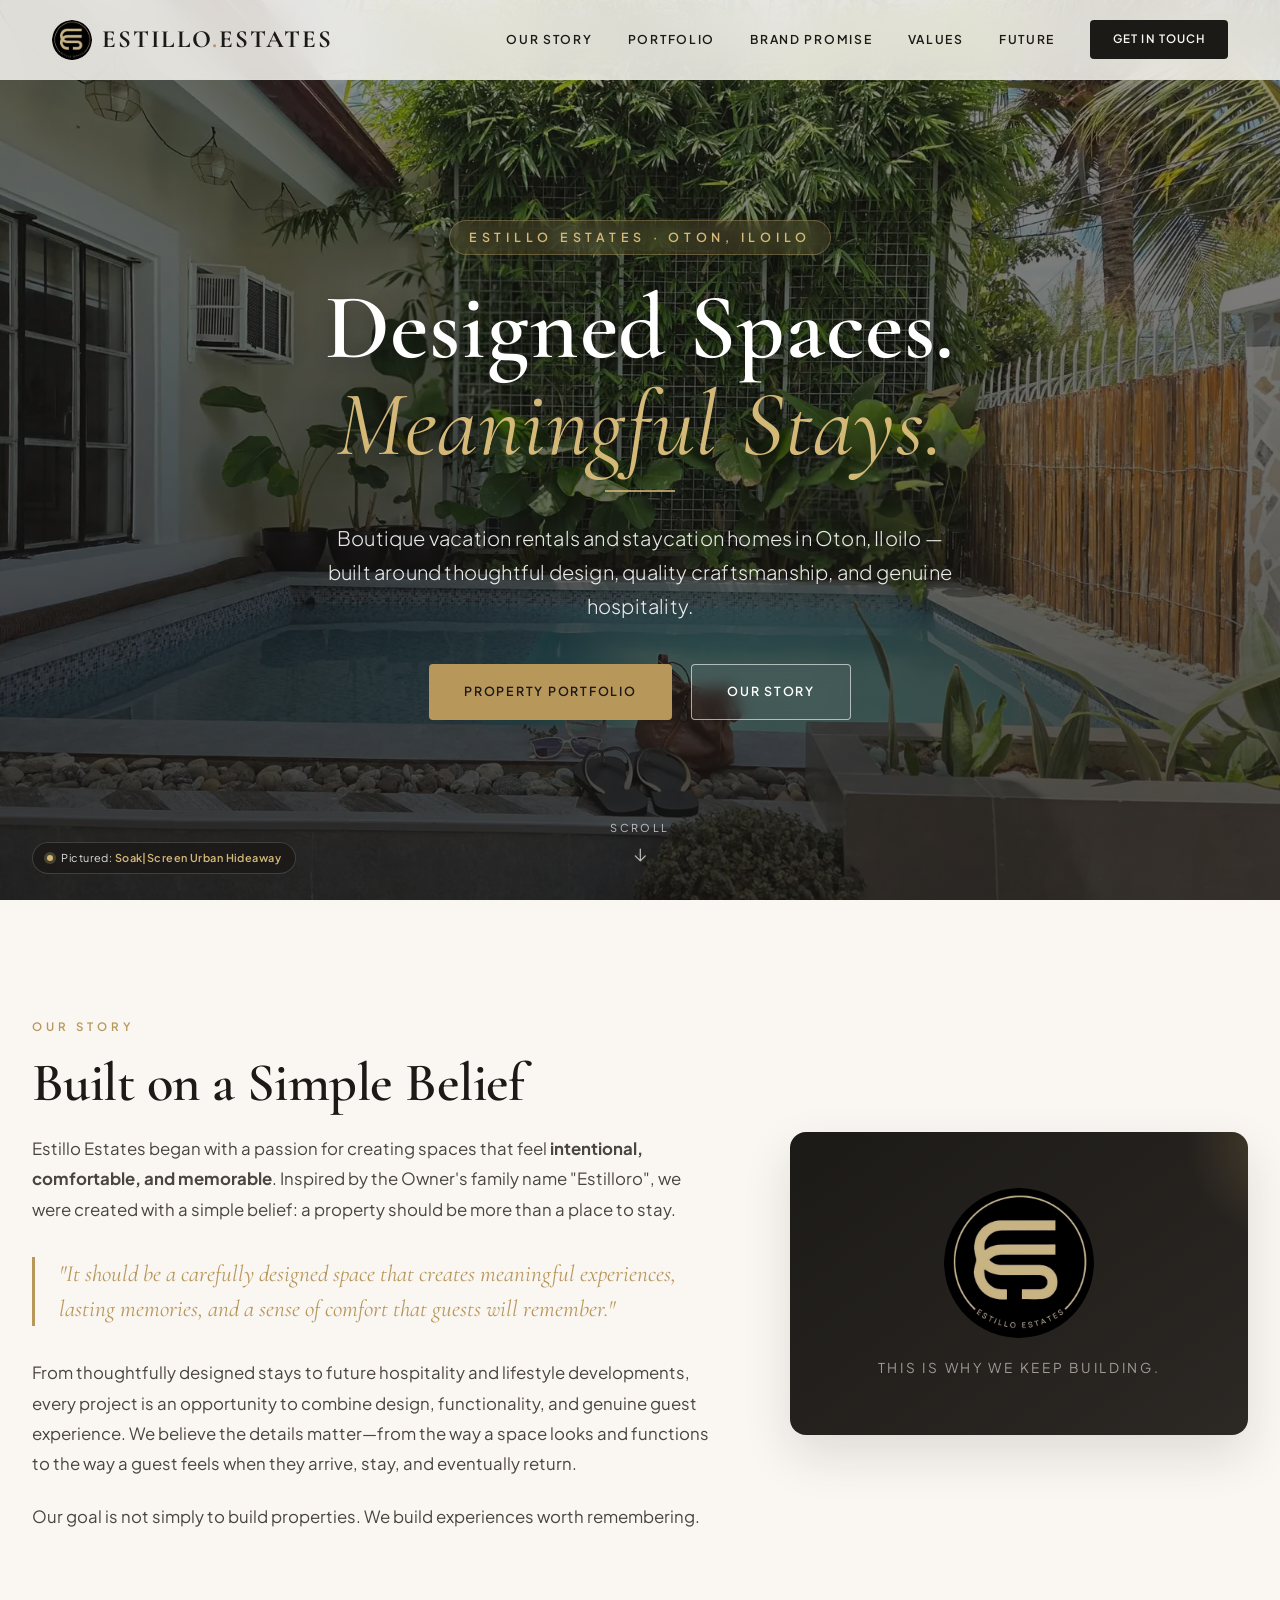
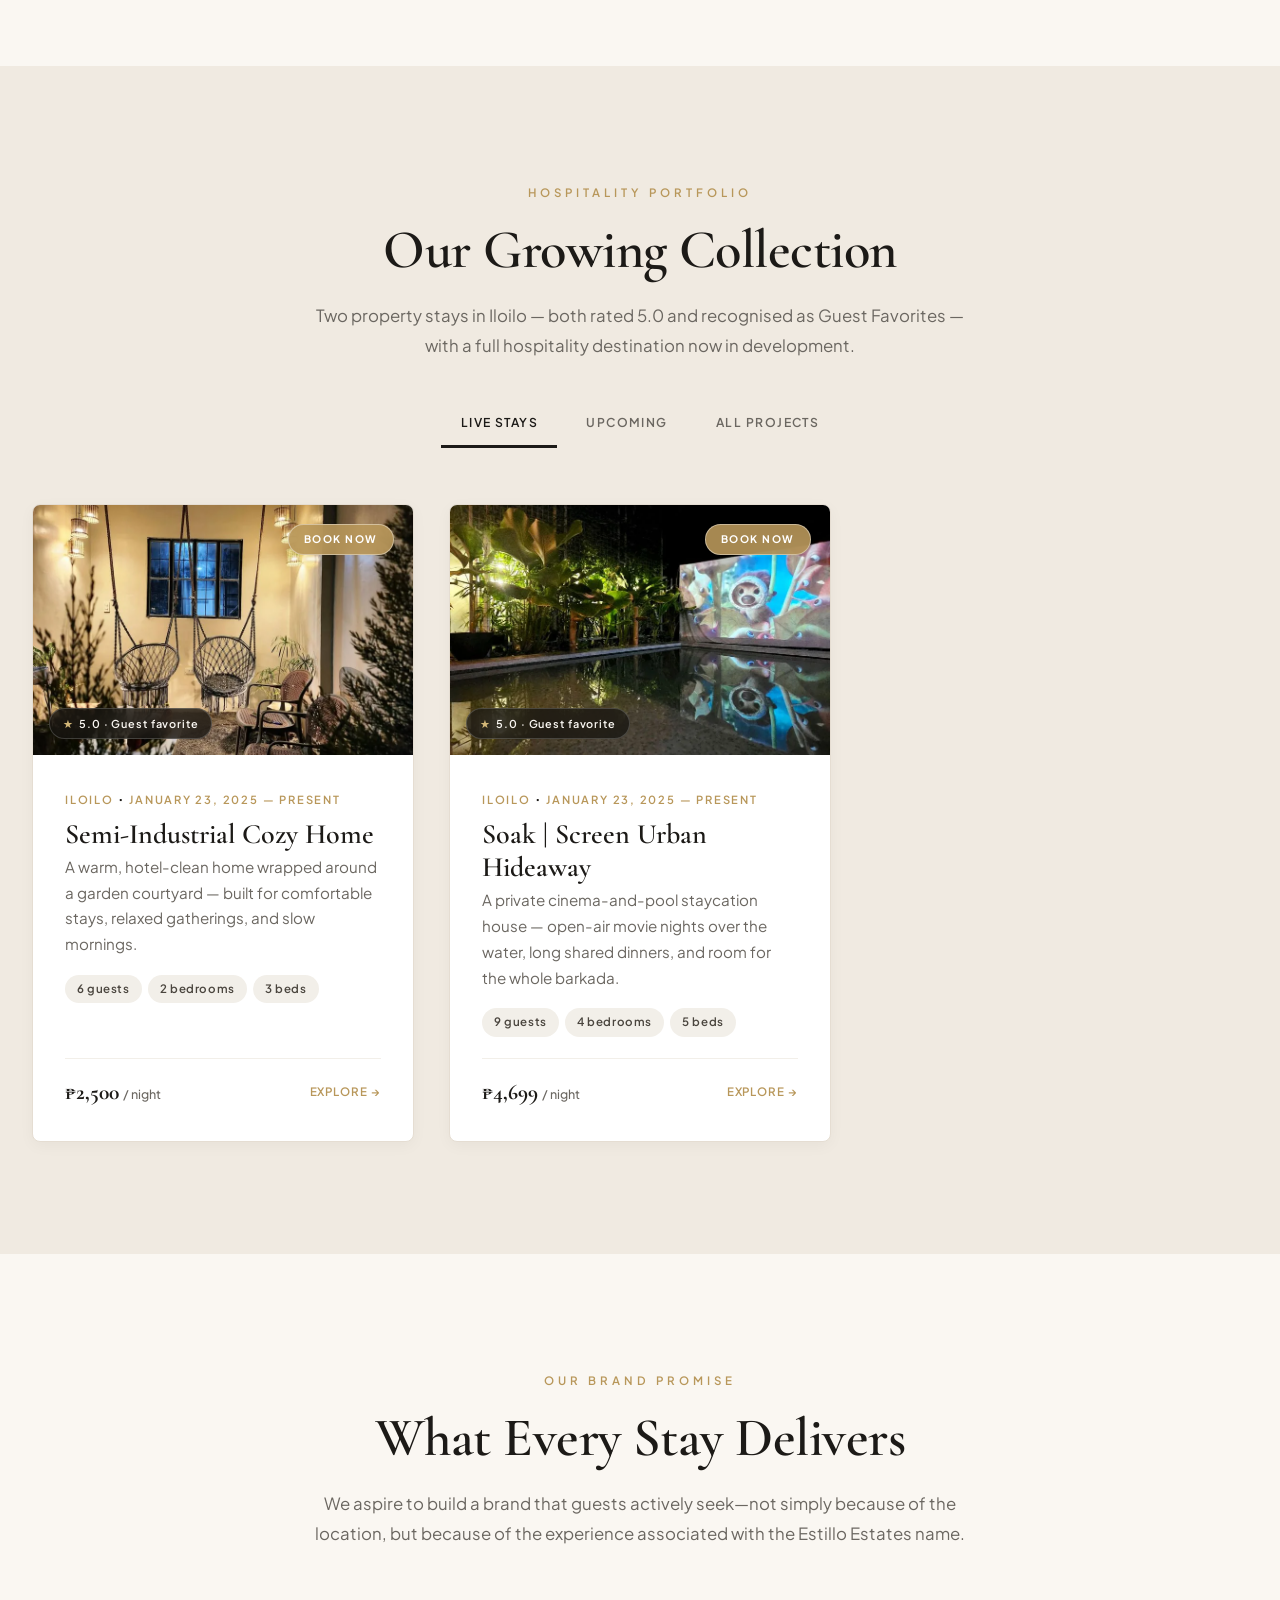
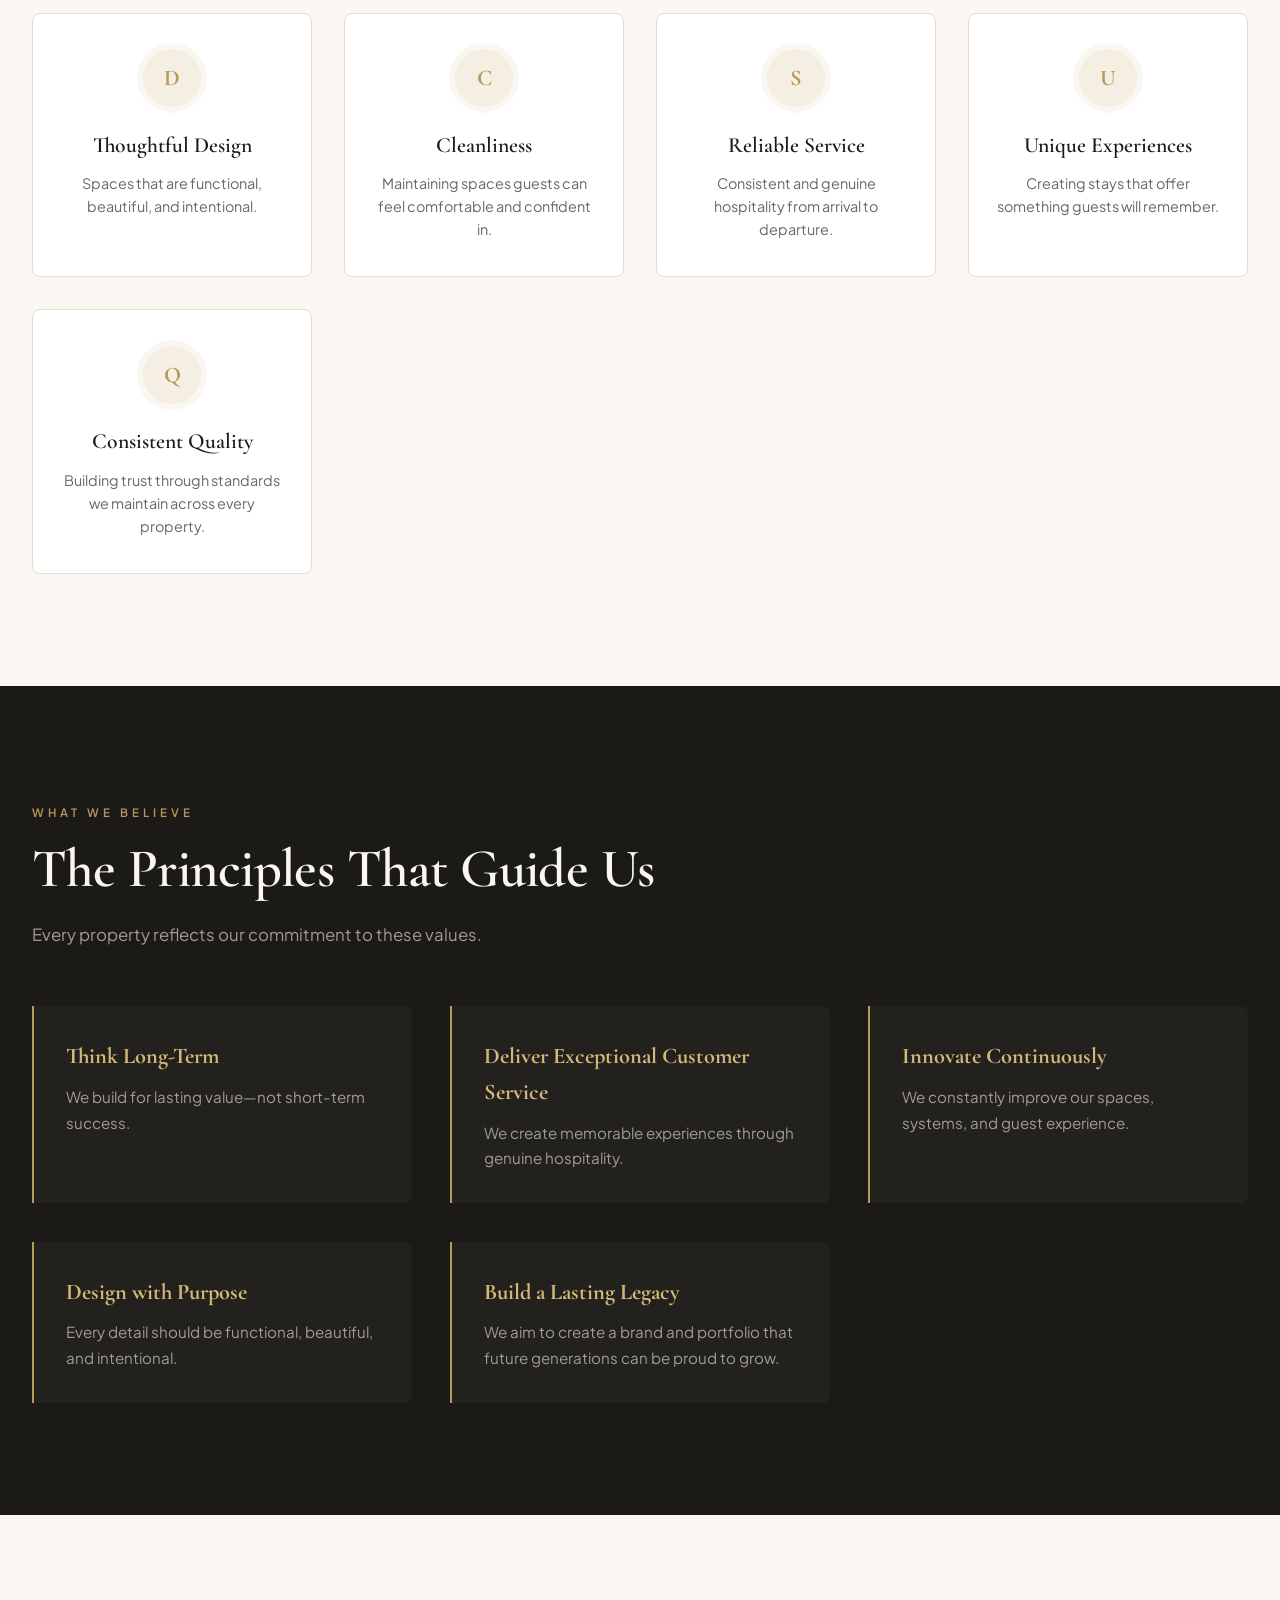
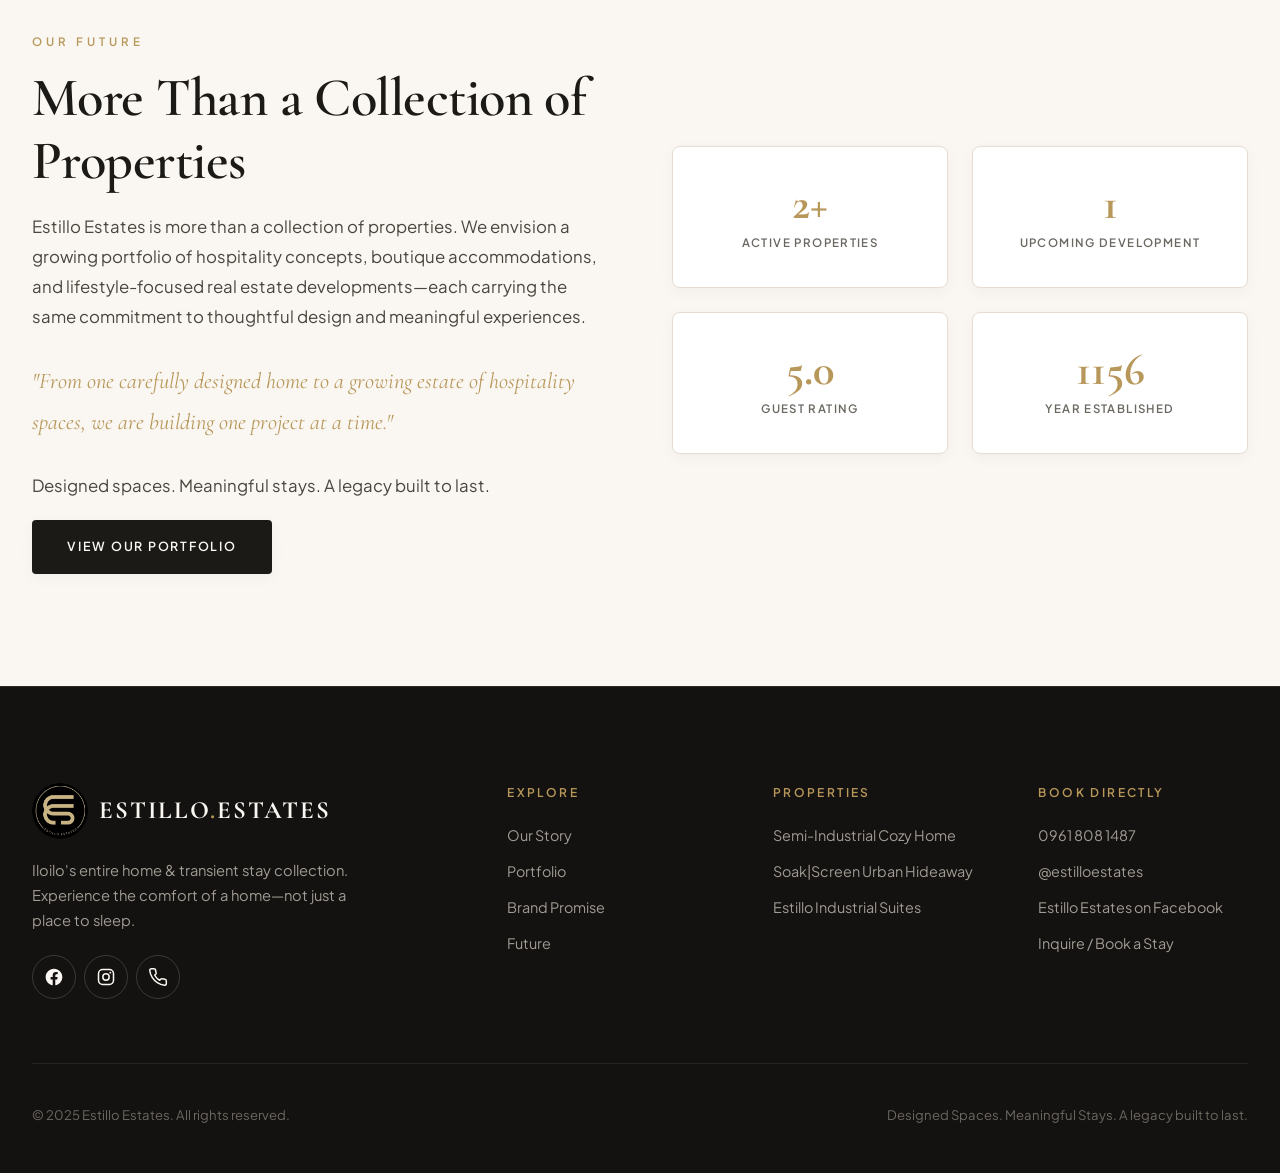
==== index.html @ 8862a1e5 "Update index.html" ====
<!DOCTYPE html>
<html lang="en">
<head>
    <meta charset="UTF-8">
    <meta name="viewport" content="width=device-width, initial-scale=1.0, viewport-fit=cover">
    <title>Estillo Estates — Vacation Rentals in Oton, Iloilo</title>
    <meta name="description" content="Estillo Estates offers boutique vacation rental homes in Oton, Iloilo with private pools, garden courtyards, and cinema nights. Book directly, no fees.">
    <meta name="robots" content="index, follow">
    <meta name="theme-color" content="#faf7f2">
    <meta name="format-detection" content="telephone=no">
    <meta name="mobile-web-app-capable" content="yes">
    <meta name="apple-mobile-web-app-status-bar-style" content="default">

    <!-- SITE_URL: update every absolute URL below (canonical, OG, Twitter, JSON-LD,
         robots.txt, sitemap.xml) once the Netlify site name or custom domain is final. -->
    <link rel="canonical" href="https://estilloestates.netlify.app/">

    <!-- Brand icons -->
    <link rel="icon" href="assets/logo-192.png" type="image/png" sizes="192x192">
    <link rel="icon" href="assets/favicon.svg" type="image/svg+xml">
    <link rel="apple-touch-icon" href="assets/logo-192.png">

    <!-- OpenGraph SEO Tags -->
    <meta property="og:title" content="Estillo Estates — Vacation Rentals in Oton, Iloilo">
    <meta property="og:description" content="Experience the comfort of a home—not just a place to sleep. Two 5.0-rated stays in Oton, Iloilo. Book directly with us.">
    <meta property="og:type" content="website">
    <meta property="og:url" content="https://estilloestates.netlify.app/">
    <meta property="og:site_name" content="Estillo Estates">
    <meta property="og:locale" content="en_PH">
    <meta property="og:image" content="https://estilloestates.netlify.app/assets/logo.png">
    <meta property="og:image:width" content="400">
    <meta property="og:image:height" content="400">

    <!-- Twitter Card -->
    <meta name="twitter:card" content="summary">
    <meta name="twitter:title" content="Estillo Estates — Vacation Rentals in Oton, Iloilo">
    <meta name="twitter:description" content="Experience the comfort of a home—not just a place to sleep. Two 5.0-rated stays in Oton, Iloilo. Book directly with us.">
    <meta name="twitter:image" content="https://estilloestates.netlify.app/assets/logo.png">

    <!-- Structured data: tells Google this is a real hospitality brand with two
         bookable, guest-rated properties — not just a page of text. No ratingCount
         or address is included below because none is publicly verifiable yet;
         fabricating either would violate Google's structured-data guidelines. -->
    <script type="application/ld+json">
    {
        "@context": "https://schema.org",
        "@graph": [
            {
                "@type": "Organization",
                "@id": "https://estilloestates.netlify.app/#organization",
                "name": "Estillo Estates",
                "url": "https://estilloestates.netlify.app/",
                "logo": "https://estilloestates.netlify.app/assets/logo.png",
                "image": "https://estilloestates.netlify.app/assets/logo.png",
                "description": "Estillo Estates is a growing hospitality and property development brand in Iloilo, Philippines, offering an entire home and transient stay collection built around thoughtful design and genuine hospitality.",
                "telephone": "+63-961-808-1487",
                "areaServed": {
                    "@type": "City",
                    "name": "Oton, Iloilo"
                },
                "sameAs": [
                    "https://www.facebook.com/profile.php?id=61573081126916",
                    "https://www.instagram.com/estilloestates"
                ]
            },
            {
                "@type": "LodgingBusiness",
                "@id": "https://estilloestates.netlify.app/#lumina",
                "name": "Semi-Industrial Cozy Home",
                "brand": { "@id": "https://estilloestates.netlify.app/#organization" },
                "description": "A hotel-clean, thoughtfully designed entire home in Oton, Iloilo wrapped around a garden courtyard, built for comfortable stays and relaxed gatherings.",
                "image": "https://estilloestates.netlify.app/assets/properties/lumina-garden-lg.webp",
                "url": "https://www.airbnb.com/rooms/1591042140564793687",
                "telephone": "+63-961-808-1487",
                "priceRange": "₱2,500 per night",
                "address": {
                    "@type": "PostalAddress",
                    "addressLocality": "Oton",
                    "addressRegion": "Iloilo",
                    "addressCountry": "PH"
                },
                "amenityFeature": [
                    { "@type": "LocationFeatureSpecification", "name": "Fast WiFi + Netflix" },
                    { "@type": "LocationFeatureSpecification", "name": "Full kitchen" },
                    { "@type": "LocationFeatureSpecification", "name": "Garden swing + outdoor dining" },
                    { "@type": "LocationFeatureSpecification", "name": "Free parking" }
                ]
            },
            {
                "@type": "LodgingBusiness",
                "@id": "https://estilloestates.netlify.app/#savannah",
                "name": "Soak|Screen Urban Hideaway",
                "brand": { "@id": "https://estilloestates.netlify.app/#organization" },
                "description": "A private cinema-and-pool staycation house in Oton, Iloilo with open-air movie nights over the water and room for the whole barkada.",
                "image": "https://estilloestates.netlify.app/assets/properties/savannah-cinema-lg.webp",
                "url": "https://www.airbnb.com/rooms/1330278337522141292",
                "telephone": "+63-961-808-1487",
                "priceRange": "₱4,699 per night",
                "address": {
                    "@type": "PostalAddress",
                    "addressLocality": "Oton",
                    "addressRegion": "Iloilo",
                    "addressCountry": "PH"
                },
                "amenityFeature": [
                    { "@type": "LocationFeatureSpecification", "name": "Private swimming pool" },
                    { "@type": "LocationFeatureSpecification", "name": "Outdoor BBQ + dining area" },
                    { "@type": "LocationFeatureSpecification", "name": "Screen / movie area" },
                    { "@type": "LocationFeatureSpecification", "name": "AC in all bedrooms + living room" }
                ]
            }
        ]
    }
    </script>

    <!-- Hero is the LCP element; preload the crop this viewport will actually use -->
    <link rel="preload" as="image" href="assets/hero-mobile.webp" media="(max-width: 768px)" fetchpriority="high">
    <link rel="preload" as="image" href="assets/hero.webp" media="(min-width: 769px)" fetchpriority="high">

    <!-- Fonts -->
    <link rel="preconnect" href="https://fonts.googleapis.com">
    <link rel="preconnect" href="https://fonts.gstatic.com" crossorigin>

    <!-- Gives the property map embed a head start on its connection setup;
         only helps if "Show map" is clicked within ~10s of load (browsers
         close idle preconnects after that), but costs nothing otherwise -->
    <link rel="preconnect" href="https://www.google.com">
    <link href="https://fonts.googleapis.com/css2?family=Cormorant+Garamond:ital,wght@0,400;0,500;0,600;0,700;1,400;1,500&family=Plus+Jakarta+Sans:wght@300;400;500;600;700&display=swap" rel="stylesheet">

    <!-- Master CSS Design System Bundle. Bump ?v= here and in styles.css
         after editing CSS so browsers don't serve a stale copy. -->
    <link rel="stylesheet" href="css/styles.css?v=18">
</head>
<body>

    <a href="#hero" class="skip-link">Skip to content</a>

    <!-- Header Navigation Bar -->
    <header class="site-header" id="siteHeader">
        <div class="header-inner">
            <a href="#" class="logo" id="logoLink" aria-label="Estillo Estates home">
                <img class="logo-mark" src="assets/logo.png" alt="" data-logo="pair" width="44" height="44" decoding="async">
                <span class="logo-text" data-logo-fallback>ESTILLO<span>.</span>ESTATES</span>
            </a>
            <nav class="main-nav" id="mainNav" aria-label="Primary">
                <a href="#story">Our Story</a>
                <a href="#portfolio">Portfolio</a>
                <a href="#brand">Brand Promise</a>
                <a href="#values">Values</a>
                <a href="#future">Future</a>
                <a href="#contact" class="nav-cta open-booking-modal">Get In Touch</a>
            </nav>
            <button class="hamburger" id="hamburger" type="button" aria-label="Open navigation menu" aria-expanded="false" aria-controls="mobileMenu">
                <span class="hamburger-bars" aria-hidden="true">
                    <span></span>
                    <span></span>
                    <span></span>
                </span>
            </button>
        </div>
    </header>

    <!-- Mobile Drawer Menu -->
    <div class="mobile-menu" id="mobileMenu" aria-hidden="true">
        <nav class="mobile-menu-nav" aria-label="Mobile">
            <a href="#story"><span>Our Story</span><span class="mobile-menu-arrow" aria-hidden="true">→</span></a>
            <a href="#portfolio"><span>Portfolio</span><span class="mobile-menu-arrow" aria-hidden="true">→</span></a>
            <a href="#brand"><span>Brand Promise</span><span class="mobile-menu-arrow" aria-hidden="true">→</span></a>
            <a href="#values"><span>Values</span><span class="mobile-menu-arrow" aria-hidden="true">→</span></a>
            <a href="#future"><span>Future</span><span class="mobile-menu-arrow" aria-hidden="true">→</span></a>
        </nav>
        <div class="mobile-menu-footer">
            <a href="#contact" class="btn btn-primary btn-block open-booking-modal">Get In Touch</a>
            <a href="tel:+639618081487" class="mobile-menu-call">
                <span aria-hidden="true">📞</span> Book directly — 0961 808 1487
            </a>
            <div class="social-links">
                <a href="https://www.facebook.com/profile.php?id=61573081126916"
                   target="_blank" rel="noopener noreferrer" aria-label="Estillo Estates on Facebook">
                    <svg viewBox="0 0 24 24" fill="currentColor" aria-hidden="true">
                        <path d="M22 12.06C22 6.5 17.52 2 12 2S2 6.5 2 12.06c0 5.02 3.66 9.18 8.44 9.94v-7.03H7.9v-2.91h2.54V9.85c0-2.52 1.5-3.91 3.77-3.91 1.09 0 2.24.2 2.24.2v2.46h-1.26c-1.24 0-1.63.78-1.63 1.57v1.89h2.78l-.45 2.91h-2.33V22c4.78-.76 8.44-4.92 8.44-9.94z"/>
                    </svg>
                </a>
                <a href="https://www.instagram.com/estilloestates"
                   target="_blank" rel="noopener noreferrer" aria-label="Estillo Estates on Instagram">
                    <svg viewBox="0 0 24 24" fill="none" stroke="currentColor" stroke-width="1.8" aria-hidden="true">
                        <rect x="3" y="3" width="18" height="18" rx="5"/>
                        <circle cx="12" cy="12" r="3.8"/>
                        <circle cx="17.2" cy="6.8" r="1.1" fill="currentColor" stroke="none"/>
                    </svg>
                </a>
            </div>
        </div>
    </div>

    <!-- Hero Section -->
    <section class="hero" id="hero">
        <div class="hero-content">
            <span class="hero-eyebrow">Estillo Estates<span class="hero-eyebrow-location"> · Oton, Iloilo</span></span>
            <h1 class="hero-title">
                Designed Spaces.<br>
                <span class="accent">Meaningful Stays.</span>
            </h1>
            <div class="hero-divider"></div>
            <p class="hero-subtitle">
                Boutique vacation rentals and staycation homes in Oton, Iloilo —
                built around thoughtful design, quality craftsmanship, and genuine hospitality.
            </p>
            <div class="hero-actions">
                <a href="#portfolio" class="btn btn-primary">Property Portfolio</a>
                <a href="#story" class="btn btn-secondary">Our Story</a>
            </div>
        </div>
        <a class="hero-credit" href="#portfolio">
            <span class="hero-credit-dot" aria-hidden="true"></span>
            <span class="hero-credit-text">Pictured: <strong>Soak|Screen Urban Hideaway</strong></span>
        </a>
        <div class="hero-scroll-indicator" aria-hidden="true">
            <span>Scroll</span>
            <svg viewBox="0 0 24 24" fill="none" stroke="currentColor" stroke-width="1.5" stroke-linecap="round" stroke-linejoin="round">
                <path d="M12 5v14M6 13l6 6 6-6"/>
            </svg>
        </div>
    </section>


    
    <!-- Our Story Section -->
    <section class="section story-section" id="story">
        <div class="section-inner">
            <div class="story-grid">
                <div class="story-text reveal">
                    <span class="section-label">Our Story</span>
                    <h2 class="section-title">Built on a Simple Belief</h2>
                    <p>
                        Estillo Estates began with a passion for creating spaces that feel
                        <strong>intentional, comfortable, and memorable</strong>. Inspired by the
                        Owner's family name "Estilloro", we were created with a simple belief:
                        a property should be more than a place to stay.
                    </p>
                    <p class="highlight">
                        "It should be a carefully designed space that creates meaningful
                        experiences, lasting memories, and a sense of comfort that guests
                        will remember."
                    </p>
                    <p>
                        From thoughtfully designed stays to future hospitality and lifestyle
                        developments, every project is an opportunity to combine design,
                        functionality, and genuine guest experience. We believe the details
                        matter—from the way a space looks and functions to the way a guest
                        feels when they arrive, stay, and eventually return.
                    </p>
                    <p>
                        Our goal is not simply to build properties. We build experiences
                        worth remembering.
                    </p>
                </div>
                <div class="story-visual reveal reveal-delay-1">
                    <div class="story-visual-inner">
                        <div class="monogram">
                            <img class="monogram-mark" src="assets/logo.png" alt="Estillo Estates emblem"
                                 data-logo="replace" width="150" height="150" decoding="async">
                            <span class="monogram-text" data-logo-fallback>EE</span>
                        </div>
                        <div class="tagline">This is why we keep building.</div>
                    </div>
                </div>
            </div>
        </div>
    </section>

    <!-- Portfolio Section -->
    <section class="section portfolio-section" id="portfolio">
        <div class="section-inner">
            <div class="section-head reveal">
                <span class="section-label">Hospitality Portfolio</span>
                <h2 class="section-title">Our Growing Collection</h2>
                <p class="section-description">
                    Two property stays in Iloilo — both rated 5.0 and recognised as Guest
                    Favorites — with a full hospitality destination now in development.
                </p>
            </div>

            <!-- Category Filter Tabs -->
            <div class="portfolio-filters reveal reveal-delay-1" role="group" aria-label="Filter properties">
                <button class="filter-btn active" type="button" data-filter="live" aria-pressed="true">Live Stays</button>
                <button class="filter-btn" type="button" data-filter="upcoming" aria-pressed="false">Upcoming</button>
                <button class="filter-btn" type="button" data-filter="all" aria-pressed="false">All Projects</button>
            </div>

            <div class="portfolio-grid">
                <!-- Property Card 1 — Semi-Industrial Cozy Home -->
                <article class="property-card reveal reveal-delay-1" data-category="live" data-property-id="lumina"
                     role="button" tabindex="0" aria-label="View details for Semi-Industrial Cozy Home">
                    <div class="property-card-image">
                        <span class="property-badge live">Book Now</span>
                        <img src="assets/properties/lumina-garden.webp"
                             srcset="assets/properties/lumina-garden.webp 800w, assets/properties/lumina-garden-lg.webp 1400w"
                             sizes="(max-width: 768px) 100vw, 380px"
                             alt="Semi-Industrial Cozy Home garden lounge with hanging swing chairs lit at night"
                             loading="lazy" decoding="async" width="800" height="533">
                        <span class="property-rating"><span aria-hidden="true">★</span> 5.0 · Guest favorite</span>
                    </div>
                    <div class="property-card-body">
                        <span class="years">Iloilo <strong>·</strong> January 23, 2025 — Present</span>
                        <h3>Semi-Industrial Cozy Home</h3>
                        <p>
                            A warm, hotel-clean home wrapped around a garden courtyard — built for
                            comfortable stays, relaxed gatherings, and slow mornings.
                        </p>
                        <ul class="property-specs">
                            <li>6 guests</li>
                            <li>2 bedrooms</li>
                            <li>3 beds</li>
                        </ul>
                        <div class="property-card-footer">
                            <span class="property-price"><strong>₱2,500</strong> / night</span>
                            <span class="property-more">Explore <span aria-hidden="true">→</span></span>
                        </div>
                    </div>
                </article>

                <!-- Property Card 2 — Soak | Screen Urban Hideaway -->
                <article class="property-card reveal reveal-delay-2" data-category="live" data-property-id="savannah"
                     role="button" tabindex="0" aria-label="View details for Soak|Screen Urban Hideaway">
                    <div class="property-card-image">
                        <span class="property-badge live">Book Now</span>
                        <img src="assets/properties/savannah-cinema.webp"
                             srcset="assets/properties/savannah-cinema.webp 800w, assets/properties/savannah-cinema-lg.webp 1400w"
                             sizes="(max-width: 768px) 100vw, 380px"
                             alt="Soak|Screen Urban Hideaway outdoor cinema screen reflected in the pool at night"
                             loading="lazy" decoding="async" width="800" height="533">
                        <span class="property-rating"><span aria-hidden="true">★</span> 5.0 · Guest favorite</span>
                    </div>
                    <div class="property-card-body">
                        <span class="years">Iloilo <strong>·</strong> January 23, 2025 — Present</span>
                        <h3>Soak | Screen Urban Hideaway</h3>
                        <p>
                            A private cinema-and-pool staycation house — open-air movie nights over
                            the water, long shared dinners, and room for the whole barkada.
                        </p>
                        <ul class="property-specs">
                            <li>9 guests</li>
                            <li>4 bedrooms</li>
                            <li>5 beds</li>
                        </ul>
                        <div class="property-card-footer">
                            <span class="property-price"><strong>₱4,699</strong> / night</span>
                            <span class="property-more">Explore <span aria-hidden="true">→</span></span>
                        </div>
                    </div>
                </article>

                <!-- Property Card 3 — Estillo Industrial Suites -->
                <article class="property-card reveal reveal-delay-3" data-category="upcoming" data-property-id="industrial-suites"
                     role="button" tabindex="0" aria-label="View details for Estillo Industrial Suites">
                    <div class="property-card-image">
                        <span class="property-badge upcoming">Target — 2028</span>
                        <img src="assets/properties/eis-concept.webp"
                             srcset="assets/properties/eis-concept.webp 800w, assets/properties/eis-concept-lg.webp 1400w"
                             sizes="(max-width: 768px) 100vw, 380px"
                             alt="Estillo Industrial Suites — in development, target launch 2028"
                             loading="lazy" decoding="async" width="800" height="533">
                        <span class="property-rating property-rating-note">Illustrative graphic — design not yet finalized</span>
                    </div>
                    <div class="property-card-body">
                        <span class="years">In Development · Target 2028</span>
                        <h3>Estillo Industrial Suites</h3>
                        <p class="property-subtitle">EIS — Hospitality Destination</p>
                        <p>
                            A new hospitality concept envisioned to bring together designed accommodations,
                            café culture, and lifestyle spaces under one destination.
                        </p>
                        <ul class="property-specs">
                            <li>Boutique suites</li>
                            <li>Café</li>
                            <li>Lifestyle spaces</li>
                        </ul>
                        <div class="property-card-footer">
                            <span class="property-price property-price-tba">Concept in development</span>
                            <span class="property-more">Explore <span aria-hidden="true">→</span></span>
                        </div>
                    </div>
                </article>
            </div>
        </div>
    </section>

    <!-- Brand Promise Section -->
    <section class="section brand-section" id="brand">
        <div class="section-inner">
            <div class="section-head reveal">
                <span class="section-label">Our Brand Promise</span>
                <h2 class="section-title">What Every Stay Delivers</h2>
                <p class="section-description">
                    We aspire to build a brand that guests actively seek—not simply because of
                    the location, but because of the experience associated with the Estillo Estates name.
                </p>
            </div>
            <div class="brand-grid">
                <div class="brand-item reveal reveal-delay-1">
                    <div class="brand-icon">D</div>
                    <h4>Thoughtful Design</h4>
                    <p>Spaces that are functional, beautiful, and intentional.</p>
                </div>
                <div class="brand-item reveal reveal-delay-2">
                    <div class="brand-icon">C</div>
                    <h4>Cleanliness</h4>
                    <p>Maintaining spaces guests can feel comfortable and confident in.</p>
                </div>
                <div class="brand-item reveal reveal-delay-3">
                    <div class="brand-icon">S</div>
                    <h4>Reliable Service</h4>
                    <p>Consistent and genuine hospitality from arrival to departure.</p>
                </div>
                <div class="brand-item reveal reveal-delay-1">
                    <div class="brand-icon">U</div>
                    <h4>Unique Experiences</h4>
                    <p>Creating stays that offer something guests will remember.</p>
                </div>
                <div class="brand-item reveal reveal-delay-2">
                    <div class="brand-icon">Q</div>
                    <h4>Consistent Quality</h4>
                    <p>Building trust through standards we maintain across every property.</p>
                </div>
            </div>
        </div>
    </section>

    <!-- Values Section -->
    <section class="section values-section" id="values">
        <div class="section-inner">
            <div class="reveal">
                <span class="section-label">What We Believe</span>
                <h2 class="section-title">The Principles That Guide Us</h2>
                <p class="section-description">
                    Every property reflects our commitment to these values.
                </p>
            </div>
            <div class="values-list">
                <div class="value-item reveal reveal-delay-1">
                    <h4>Think Long-Term</h4>
                    <p>We build for lasting value—not short-term success.</p>
                </div>
                <div class="value-item reveal reveal-delay-2">
                    <h4>Deliver Exceptional Customer Service</h4>
                    <p>We create memorable experiences through genuine hospitality.</p>
                </div>
                <div class="value-item reveal reveal-delay-3">
                    <h4>Innovate Continuously</h4>
                    <p>We constantly improve our spaces, systems, and guest experience.</p>
                </div>
                <div class="value-item reveal reveal-delay-1">
                    <h4>Design with Purpose</h4>
                    <p>Every detail should be functional, beautiful, and intentional.</p>
                </div>
                <div class="value-item reveal reveal-delay-2">
                    <h4>Build a Lasting Legacy</h4>
                    <p>We aim to create a brand and portfolio that future generations can be proud to grow.</p>
                </div>
            </div>
        </div>
    </section>

    <!-- Future Section -->
    <section class="section future-section" id="future">
        <div class="section-inner">
            <div class="future-content">
                <div class="future-text reveal">
                    <span class="section-label">Our Future</span>
                    <h2 class="section-title">More Than a Collection of Properties</h2>
                    <p>
                        Estillo Estates is more than a collection of properties. We envision a growing
                        portfolio of hospitality concepts, boutique accommodations, and lifestyle-focused
                        real estate developments—each carrying the same commitment to thoughtful design
                        and meaningful experiences.
                    </p>
                    <p class="emphasis">
                        "From one carefully designed home to a growing estate of hospitality spaces,
                        we are building one project at a time."
                    </p>
                    <p>
                        Designed spaces. Meaningful stays. A legacy built to last.
                    </p>
                    <a href="#portfolio" class="btn btn-primary future-cta">View Our Portfolio</a>
                </div>
                <div class="future-stats reveal reveal-delay-1">
                    <div class="stat-card">
                        <div class="stat-number" data-target="2">2+</div>
                        <div class="stat-label">Active Properties</div>
                    </div>
                    <div class="stat-card">
                        <div class="stat-number" data-target="1">1</div>
                        <div class="stat-label">Upcoming Development</div>
                    </div>
                    <div class="stat-card">
                        <div class="stat-number" data-static>5.0</div>
                        <div class="stat-label">Guest Rating</div>
                    </div>
                    <div class="stat-card">
                        <div class="stat-number" data-target="2025">2025</div>
                        <div class="stat-label">Year Established</div>
                    </div>
                </div>
            </div>
        </div>
    </section>

    <!-- Footer -->
    <footer class="site-footer" id="contact">
        <div class="footer-inner">
            <div class="footer-top">
                <div class="footer-brand">
                    <a href="#" class="logo" aria-label="Estillo Estates home">
                        <img class="logo-mark logo-mark-lg" src="assets/logo.png" alt="" data-logo="pair" width="56" height="56" decoding="async">
                        <span class="logo-text" data-logo-fallback>ESTILLO<span>.</span>ESTATES</span>
                    </a>
                    <p>
                        Iloilo's entire home &amp; transient stay collection. Experience the
                        comfort of a home—not just a place to sleep.
                    </p>
                    <div class="social-links">
                        <a href="https://www.facebook.com/profile.php?id=61573081126916"
                           target="_blank" rel="noopener noreferrer" aria-label="Estillo Estates on Facebook">
                            <svg viewBox="0 0 24 24" fill="currentColor" aria-hidden="true">
                                <path d="M22 12.06C22 6.5 17.52 2 12 2S2 6.5 2 12.06c0 5.02 3.66 9.18 8.44 9.94v-7.03H7.9v-2.91h2.54V9.85c0-2.52 1.5-3.91 3.77-3.91 1.09 0 2.24.2 2.24.2v2.46h-1.26c-1.24 0-1.63.78-1.63 1.57v1.89h2.78l-.45 2.91h-2.33V22c4.78-.76 8.44-4.92 8.44-9.94z"/>
                            </svg>
                        </a>
                        <a href="https://www.instagram.com/estilloestates"
                           target="_blank" rel="noopener noreferrer" aria-label="Estillo Estates on Instagram">
                            <svg viewBox="0 0 24 24" fill="none" stroke="currentColor" stroke-width="1.8" aria-hidden="true">
                                <rect x="3" y="3" width="18" height="18" rx="5"/>
                                <circle cx="12" cy="12" r="3.8"/>
                                <circle cx="17.2" cy="6.8" r="1.1" fill="currentColor" stroke="none"/>
                            </svg>
                        </a>
                        <a href="tel:+639618081487" aria-label="Call or message Estillo Estates">
                            <svg viewBox="0 0 24 24" fill="none" stroke="currentColor" stroke-width="1.8"
                                 stroke-linecap="round" stroke-linejoin="round" aria-hidden="true">
                                <path d="M22 16.9v3a2 2 0 0 1-2.2 2 19.8 19.8 0 0 1-8.6-3.1 19.5 19.5 0 0 1-6-6A19.8 19.8 0 0 1 2.1 4.2 2 2 0 0 1 4.1 2h3a2 2 0 0 1 2 1.7c.1 1 .3 1.9.6 2.8a2 2 0 0 1-.4 2.1L8 9.9a16 16 0 0 0 6 6l1.3-1.3a2 2 0 0 1 2.1-.4c.9.3 1.8.5 2.8.6a2 2 0 0 1 1.8 2z"/>
                            </svg>
                        </a>
                    </div>
                </div>
                <div class="footer-col">
                    <h5>Explore</h5>
                    <a href="#story">Our Story</a>
                    <a href="#portfolio">Portfolio</a>
                    <a href="#brand">Brand Promise</a>
                    <a href="#future">Future</a>
                </div>
                <div class="footer-col">
                    <h5>Properties</h5>
                    <a href="#portfolio">Semi-Industrial Cozy Home</a>
                    <a href="#portfolio">Soak|Screen Urban Hideaway</a>
                    <a href="#portfolio">Estillo Industrial Suites</a>
                </div>
                <div class="footer-col">
                    <h5>Book Directly</h5>
                    <a href="tel:+639618081487">0961 808 1487</a>
                    <a href="https://www.instagram.com/estilloestates" target="_blank" rel="noopener noreferrer">@estilloestates</a>
                    <a href="https://www.facebook.com/profile.php?id=61573081126916" target="_blank" rel="noopener noreferrer">Estillo Estates on Facebook</a>
                    <a href="#" class="open-booking-modal">Inquire / Book a Stay</a>
                </div>
            </div>
            <div class="footer-bottom">
                <span>© 2025 Estillo Estates. All rights reserved.</span>
                <span class="credit">Designed Spaces. Meaningful Stays. A legacy built to last.</span>
            </div>
        </div>
    </footer>

    <!-- Sticky Mobile Action Bar -->
    <div class="mobile-cta-bar" id="mobileCtaBar">
        <a href="#portfolio" class="mobile-cta-link">Portfolio</a>
        <button type="button" class="btn btn-primary mobile-cta-btn open-booking-modal">Book a Stay</button>
    </div>

    <!-- Property Quick-View Modal Overlay -->
    <div class="modal-overlay" id="propertyModal" aria-hidden="true" role="dialog" aria-modal="true" aria-labelledby="modalPropTitle">
        <div class="modal-card">
            <!-- Stays pinned while modal-body scrolls, so the guest always
                 knows which property they're looking at -->
            <div class="modal-sticky-header">
                <div class="modal-grabber" aria-hidden="true"></div>
                <button class="modal-close" id="modalCloseBtn" type="button" aria-label="Close property details">&times;</button>
                <h2 class="modal-title" id="modalPropTitle">Property Title</h2>
                <p class="modal-tagline" id="modalPropTagline">Property Tagline</p>
            </div>
            <div class="modal-body">

                <!-- Scrolls away with the rest of the content — only the
                     title/tagline above stay pinned, to avoid a crowded
                     sticky header on narrow phones -->
                <div class="modal-meta">
                    <span class="modal-rating" id="modalPropCapacity">Capacity</span>
                    <span class="modal-location" id="modalPropLocation">Location</span>
                </div>

                <!-- Swipeable on touch; arrow buttons cover mouse/trackpad users
                     since there's no swipe gesture and the scrollbar is hidden -->
                <div class="modal-gallery">
                    <div class="gallery-track" id="modalGallery" tabindex="0" role="group" aria-label="Property photos, swipe to browse"></div>
                    <button type="button" class="gallery-nav gallery-nav-prev" id="modalGalleryPrev" aria-label="Previous photo">
                        <svg viewBox="0 0 24 24" fill="none" stroke="currentColor" stroke-width="2" stroke-linecap="round" stroke-linejoin="round" aria-hidden="true"><path d="M15 18l-6-6 6-6"/></svg>
                    </button>
                    <button type="button" class="gallery-nav gallery-nav-next" id="modalGalleryNext" aria-label="Next photo">
                        <svg viewBox="0 0 24 24" fill="none" stroke="currentColor" stroke-width="2" stroke-linecap="round" stroke-linejoin="round" aria-hidden="true"><path d="M9 18l6-6-6-6"/></svg>
                    </button>
                    <div class="gallery-dots" id="modalGalleryDots" aria-hidden="true"></div>
                </div>

                <ul class="modal-specs" id="modalPropSpecs"></ul>

                <div class="modal-address" id="modalAddressWrap" hidden>
                    <span class="modal-address-text">
                        <svg class="modal-address-pin" viewBox="0 0 24 24" fill="none" stroke="currentColor" stroke-width="1.8" stroke-linecap="round" stroke-linejoin="round" aria-hidden="true">
                            <path d="M12 21s-7-6.1-7-11.5A7 7 0 0 1 19 9.5C19 14.9 12 21 12 21z"/>
                            <circle cx="12" cy="9.5" r="2.3"/>
                        </svg>
                        <span id="modalPropAddress"></span>
                    </span>
                    <div class="modal-address-actions">
                        <a class="modal-address-link" id="modalDirectionsLink" href="#" target="_blank" rel="noopener noreferrer">Directions <span aria-hidden="true">→</span></a>
                        <button type="button" class="modal-address-link modal-address-toggle" id="modalAddressToggle" aria-expanded="false" aria-controls="modalMapWrap">Show map</button>
                    </div>
                </div>
                <div class="modal-map" id="modalMapWrap" hidden>
                    <div class="modal-map-loading" id="modalMapLoading" aria-hidden="true">
                        <span class="modal-map-loading-row">
                            <span class="modal-map-spinner"></span>
                            <span id="modalMapLoadingText">Loading map…</span>
                        </span>
                        <a id="modalMapFallbackLink" href="#" target="_blank" rel="noopener noreferrer" hidden>Open in Google Maps <span aria-hidden="true">↗</span></a>
                    </div>
                    <!-- eager: the src is only ever set from a click handler (never on page
                         load), so native lazy-loading would only add its own extra delay
                         re-evaluating intersection right after the wrapper is unhidden -->
                    <iframe id="modalMapFrame" src="" loading="eager"
                            title="Map showing the property location"
                            referrerpolicy="no-referrer-when-downgrade"></iframe>
                </div>

                <p class="modal-desc" id="modalPropDesc">Property Description</p>

                <div class="modal-amenities">
                    <h5>Key Amenities &amp; Features</h5>
                    <ul id="modalPropAmenities" class="amenity-list"></ul>
                </div>

                <blockquote class="modal-quote" id="modalPropQuote" hidden>
                    <p id="modalPropQuoteText"></p>
                    <cite id="modalPropQuoteAuthor"></cite>
                </blockquote>

                <div class="modal-actions">
                    <div class="modal-rate" id="modalPropRate"></div>
                    <div class="modal-book-row" id="modalBookRow">
                        <a class="btn btn-primary" id="modalPropBookAirbnb" href="#" target="_blank" rel="noopener noreferrer">Airbnb</a>
                        <a class="btn btn-primary" id="modalPropBookBooking" href="#" target="_blank" rel="noopener noreferrer">Booking.com</a>
                    </div>
                    <button type="button" class="btn btn-secondary btn-block open-booking-modal" id="modalPropContact">Other ways to book</button>
                </div>
            </div>
        </div>
    </div>

    <!-- Get In Touch / Booking Modal Overlay -->
    <div class="modal-overlay" id="bookingModal" aria-hidden="true" role="dialog" aria-modal="true" aria-labelledby="bookingModalTitle">
        <div class="modal-card modal-card-sm">
            <div class="modal-grabber" aria-hidden="true"></div>
            <button class="modal-close" id="bookingCloseBtn" type="button" aria-label="Close booking options">&times;</button>
            <div class="modal-body">
                <span class="section-label">Get In Touch</span>
                <h2 class="modal-title" id="bookingModalTitle">Book Your Stay</h2>
                <p class="modal-desc modal-desc-tight">
                    Both homes are bookable on Airbnb or Booking.com — pick your
                    platform to see live dates, reviews and instant booking. Prefer to
                    talk first? Message us directly.
                </p>

                <ul class="booking-options">
                    <li>
                        <div class="booking-option" data-property="lumina">
                            <img src="assets/properties/lumina-thumb.webp" alt="" width="74" height="74" decoding="async">
                            <span class="booking-option-body">
                                <span class="booking-option-name">Semi-Industrial Cozy Home</span>
                                <span class="booking-option-sub">6 guests · Oton, Iloilo</span>
                                <span class="booking-option-rate">₱2,500 <span>/ night</span></span>
                                <span class="booking-option-platforms">
                                    <a href="https://www.airbnb.com/rooms/1591042140564793687" target="_blank" rel="noopener noreferrer">Airbnb</a>
                                    <a href="https://www.booking.com/Pulse-hT09gx" target="_blank" rel="noopener noreferrer">Booking.com</a>
                                </span>
                            </span>
                        </div>
                    </li>
                    <li>
                        <div class="booking-option" data-property="savannah">
                            <img src="assets/properties/savannah-thumb.webp" alt="" width="74" height="74" decoding="async">
                            <span class="booking-option-body">
                                <span class="booking-option-name">Soak|Screen Urban Hideaway</span>
                                <span class="booking-option-sub">9 guests · Oton, Iloilo</span>
                                <span class="booking-option-rate">₱4,699 <span>/ night</span></span>
                                <span class="booking-option-platforms">
                                    <a href="https://www.airbnb.com/rooms/1330278337522141292" target="_blank" rel="noopener noreferrer">Airbnb</a>
                                    <a href="https://www.booking.com/Pulse-aFRwUF" target="_blank" rel="noopener noreferrer">Booking.com</a>
                                </span>
                            </span>
                        </div>
                    </li>
                </ul>

                <div class="booking-direct">
                    <h5>Message us directly</h5>
                    <a class="btn btn-secondary btn-block" href="tel:+639618081487">Call or text 0961 808 1487</a>
                    <div class="booking-direct-links">
                                                <a href="https://www.facebook.com/profile.php?id=61573081126916" target="_blank" rel="noopener noreferrer">Facebook</a>
                        <a href="https://www.instagram.com/estilloestates" target="_blank" rel="noopener noreferrer">Instagram</a>
                    </div>
                    <p class="booking-note">
                        Partnership or EIS enquiries? Call or message us on any channel above.
                    </p>
                </div>
            </div>
        </div>
    </div>

    <!-- Application JavaScript Entry Point -->
    <script src="js/main.js?v=16"></script>
</body>
</html>
---- css/styles.css ----
/* Estillo Estates Master Design System Bundle */

/* The ?v= token busts the browser cache. Imported files are cached
   separately from this one, so a plain reload can leave you looking at
   stale rules — bump this number whenever you edit any CSS below. */
@import './variables.css?v=18';
@import './base.css?v=18';
@import './layout.css?v=18';
@import './components.css?v=18';
@import './sections.css?v=18';
@import './responsive.css?v=18';
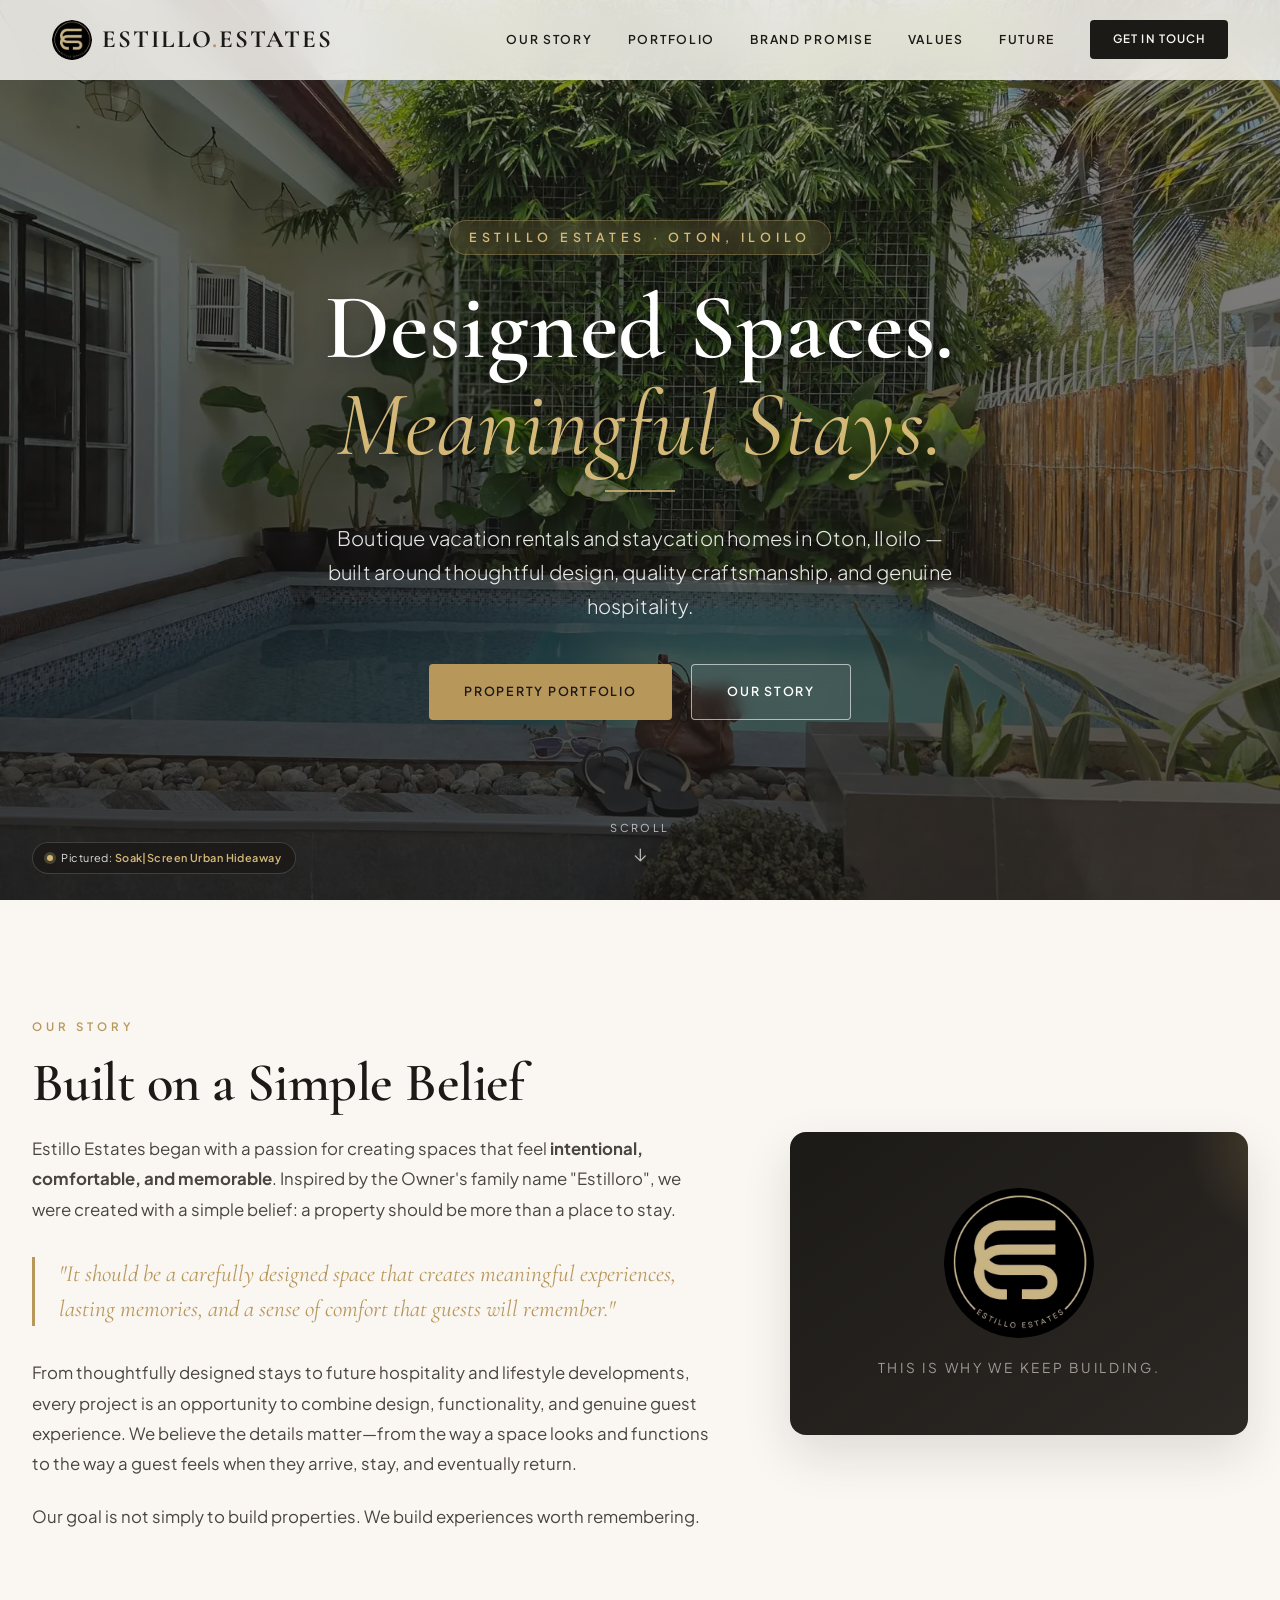
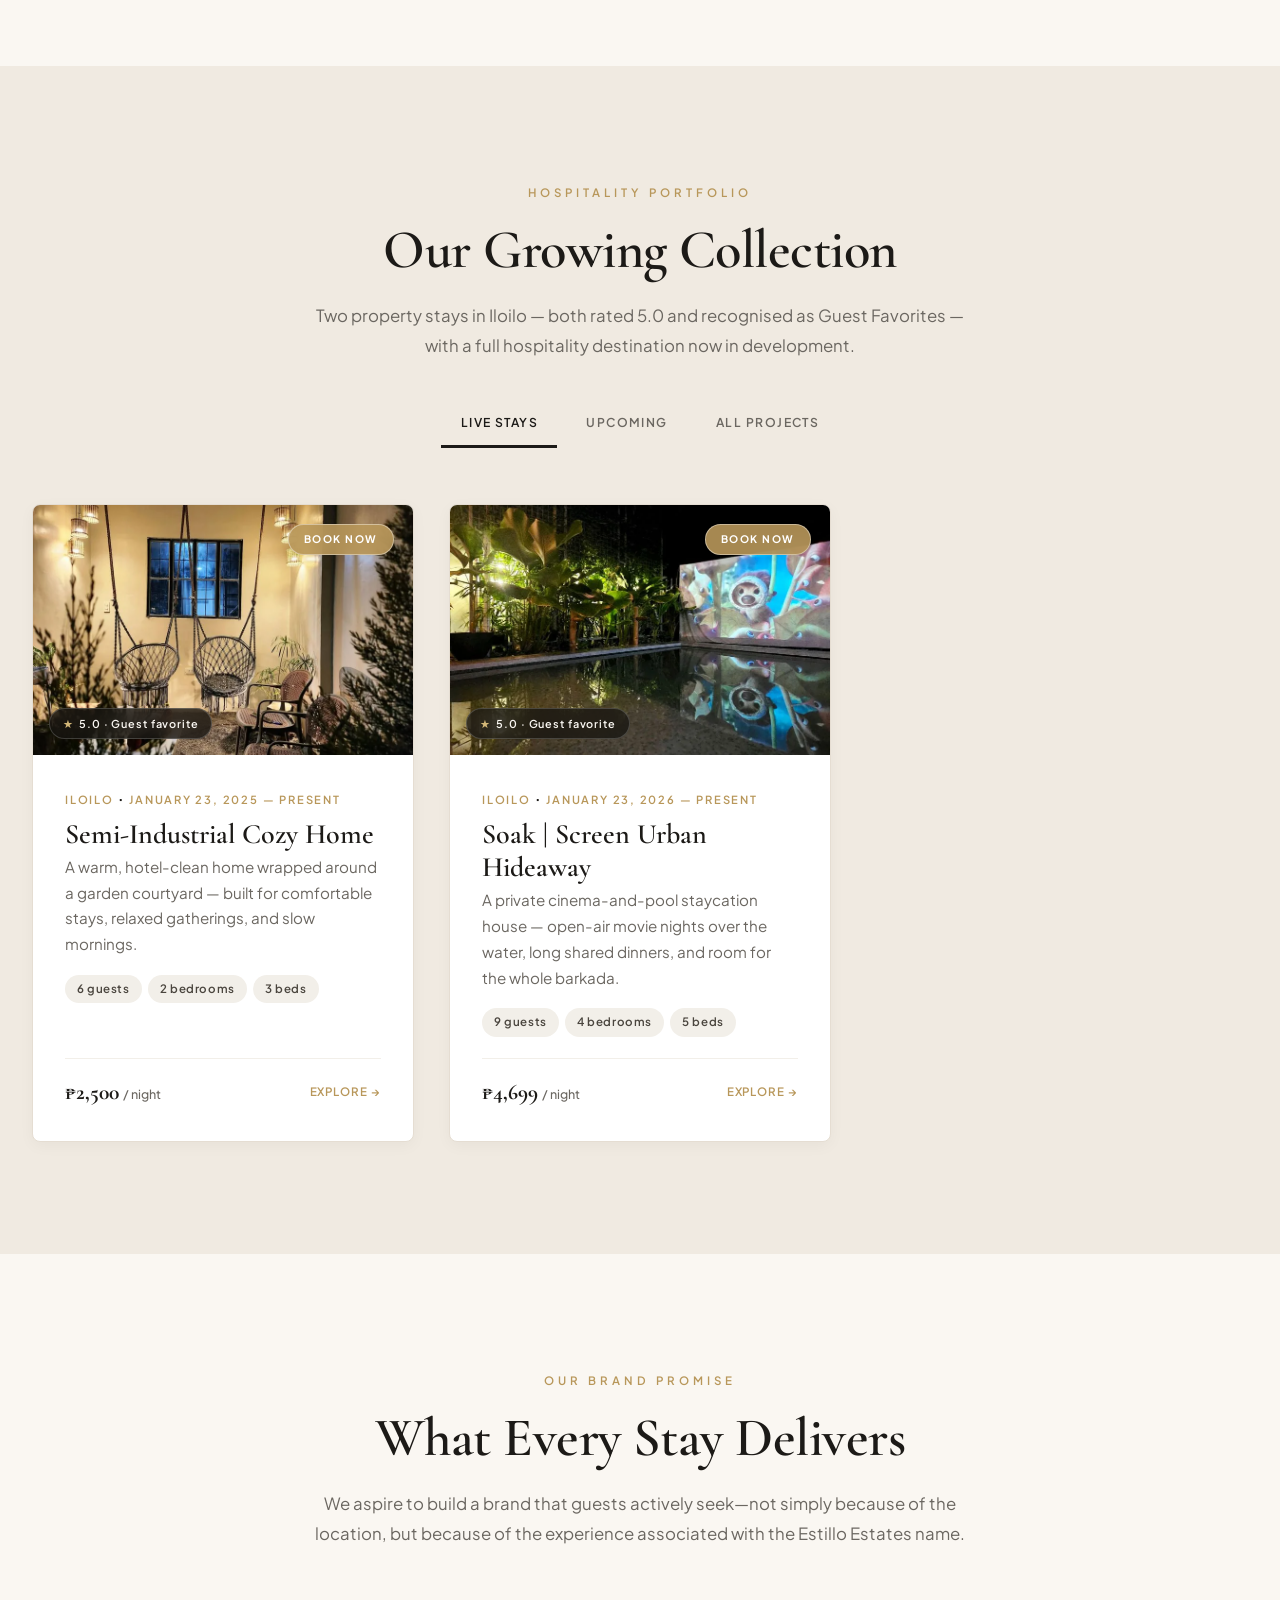
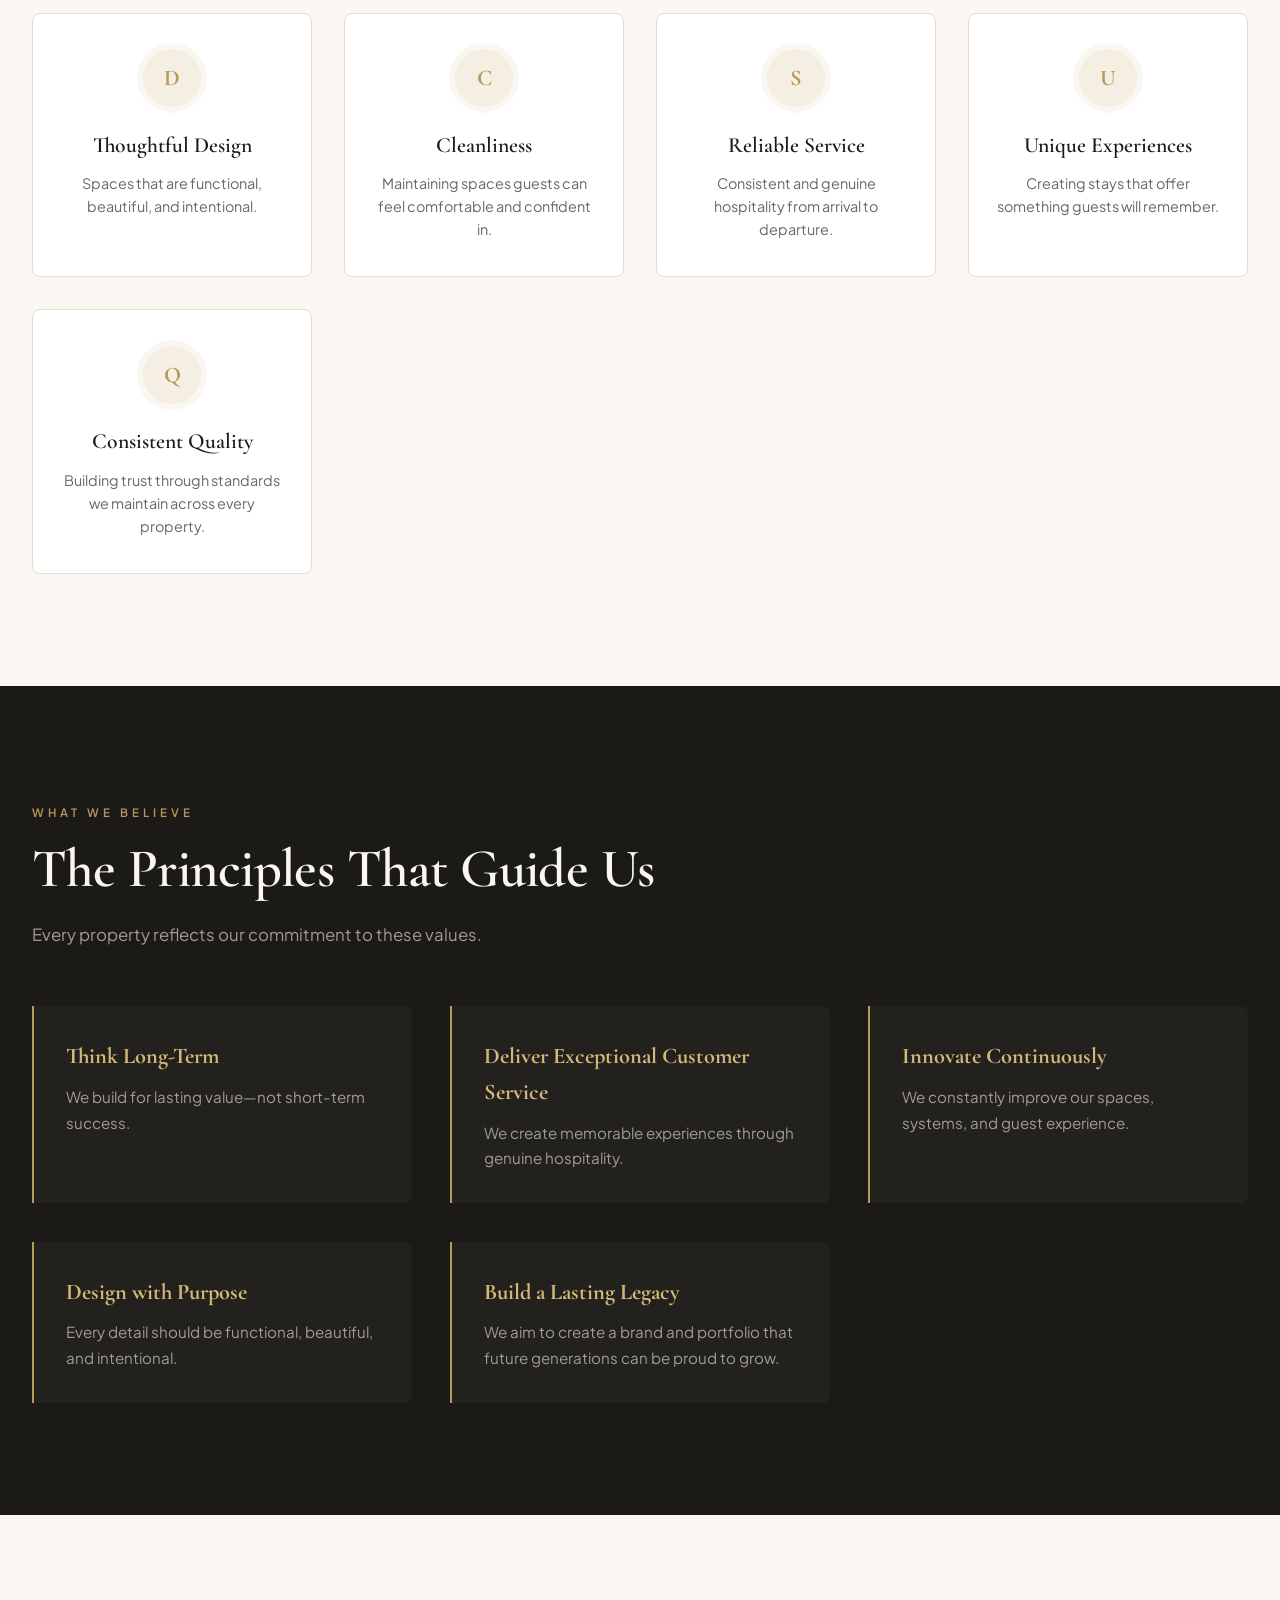
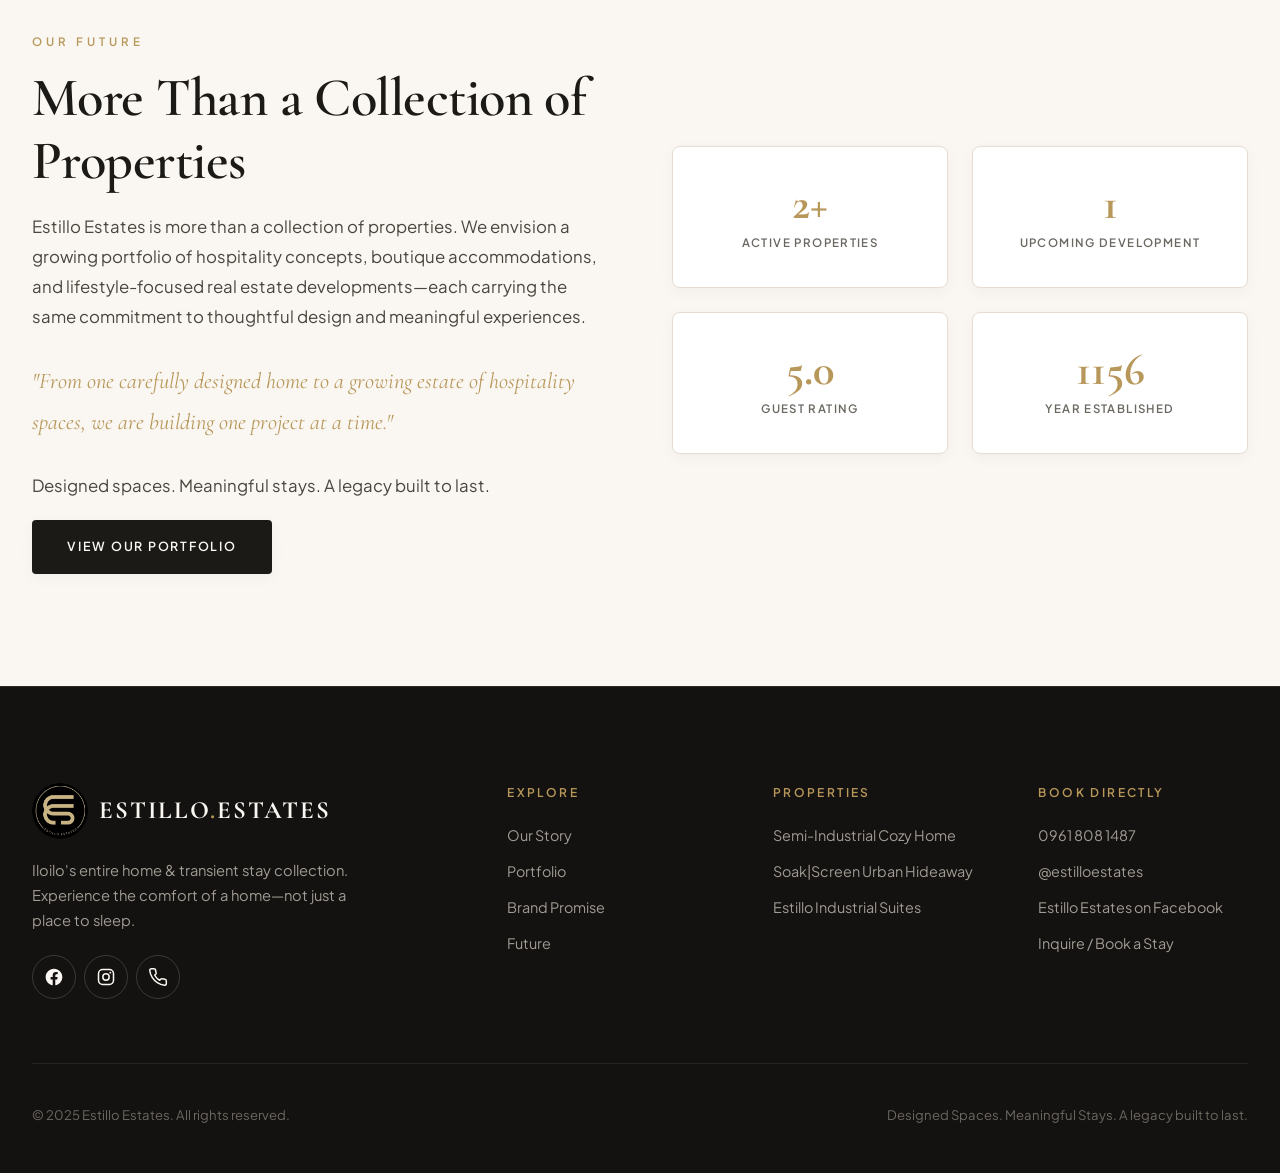
==== commit 22f9b6c1: "Update index.html" ====
--- a/index.html
+++ b/index.html
@@ -333,7 +333,7 @@
                         <span class="property-rating"><span aria-hidden="true">★</span> 5.0 · Guest favorite</span>
                     </div>
                     <div class="property-card-body">
-                        <span class="years">Iloilo <strong>·</strong> January 23, 2025 — Present</span>
+                        <span class="years">Iloilo <strong>·</strong> January 23, 2026 — Present</span>
                         <h3>Soak | Screen Urban Hideaway</h3>
                         <p>
                             A private cinema-and-pool staycation house — open-air movie nights over
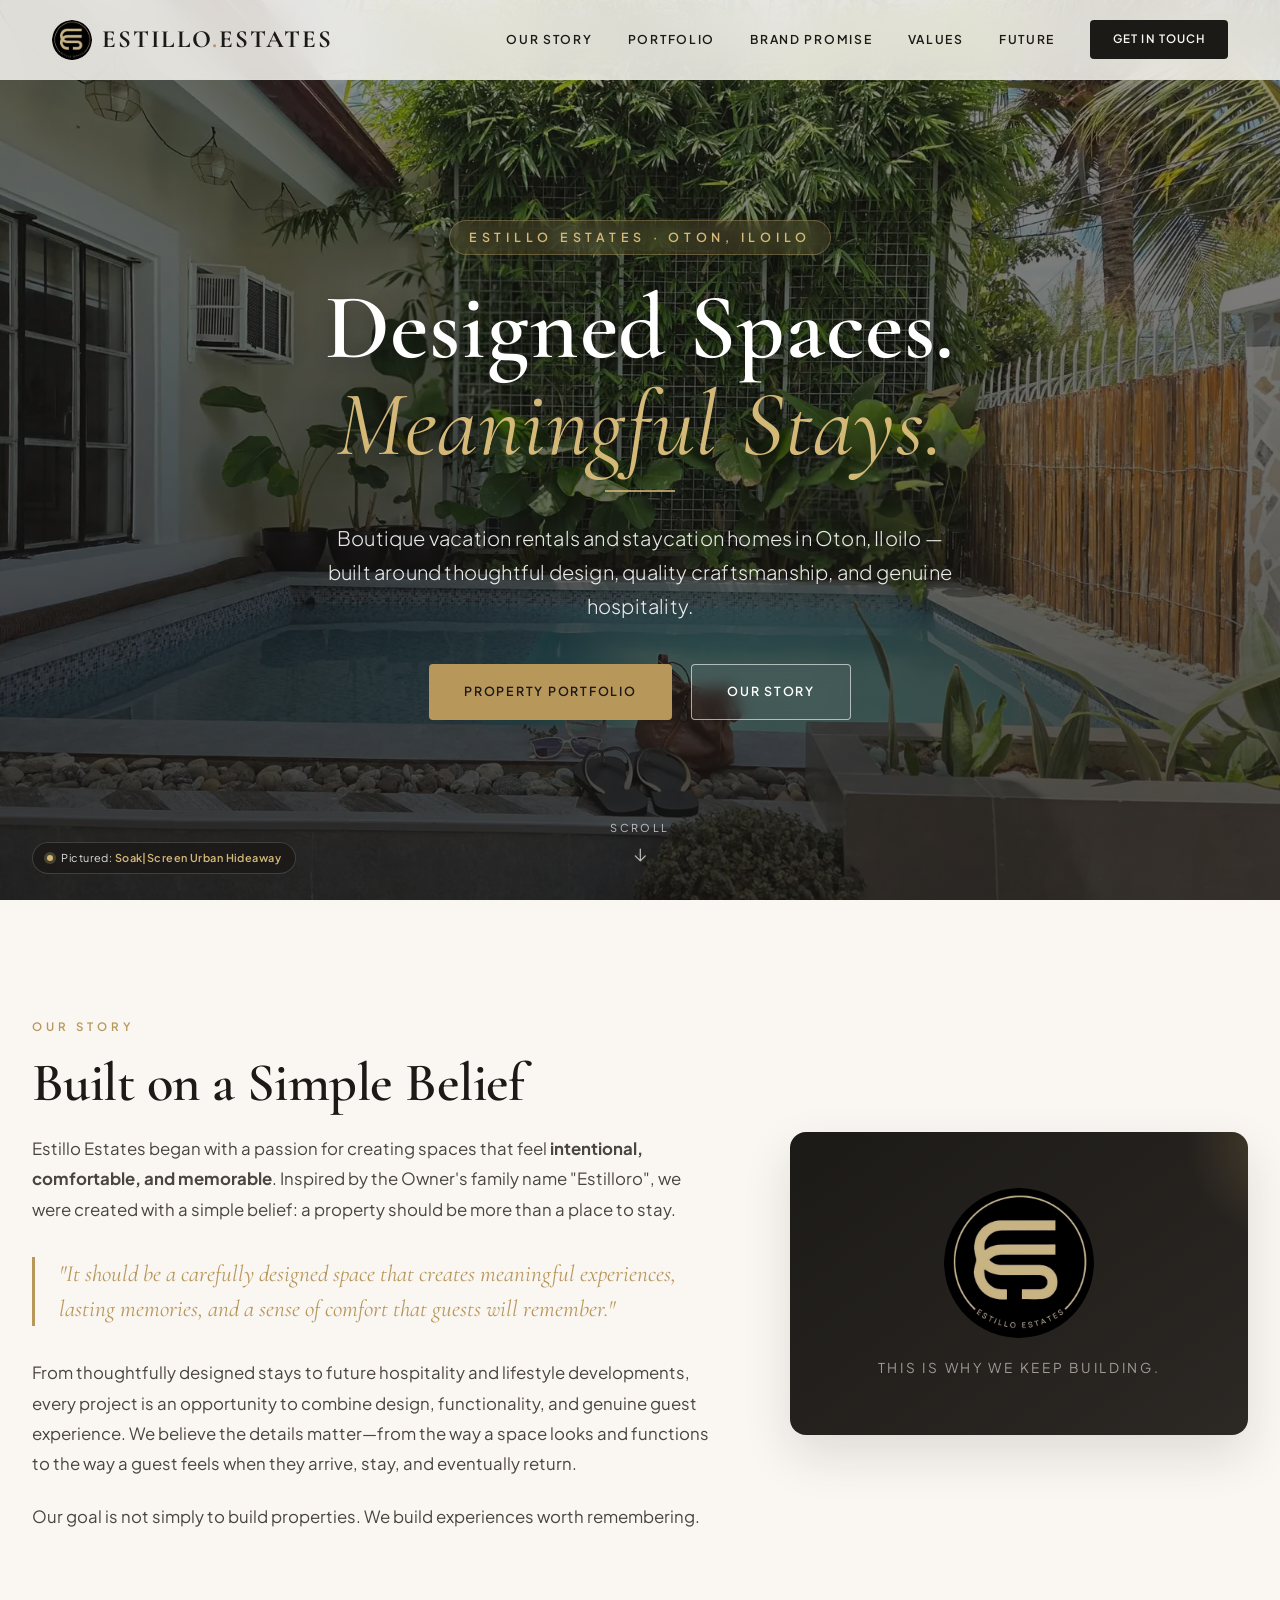
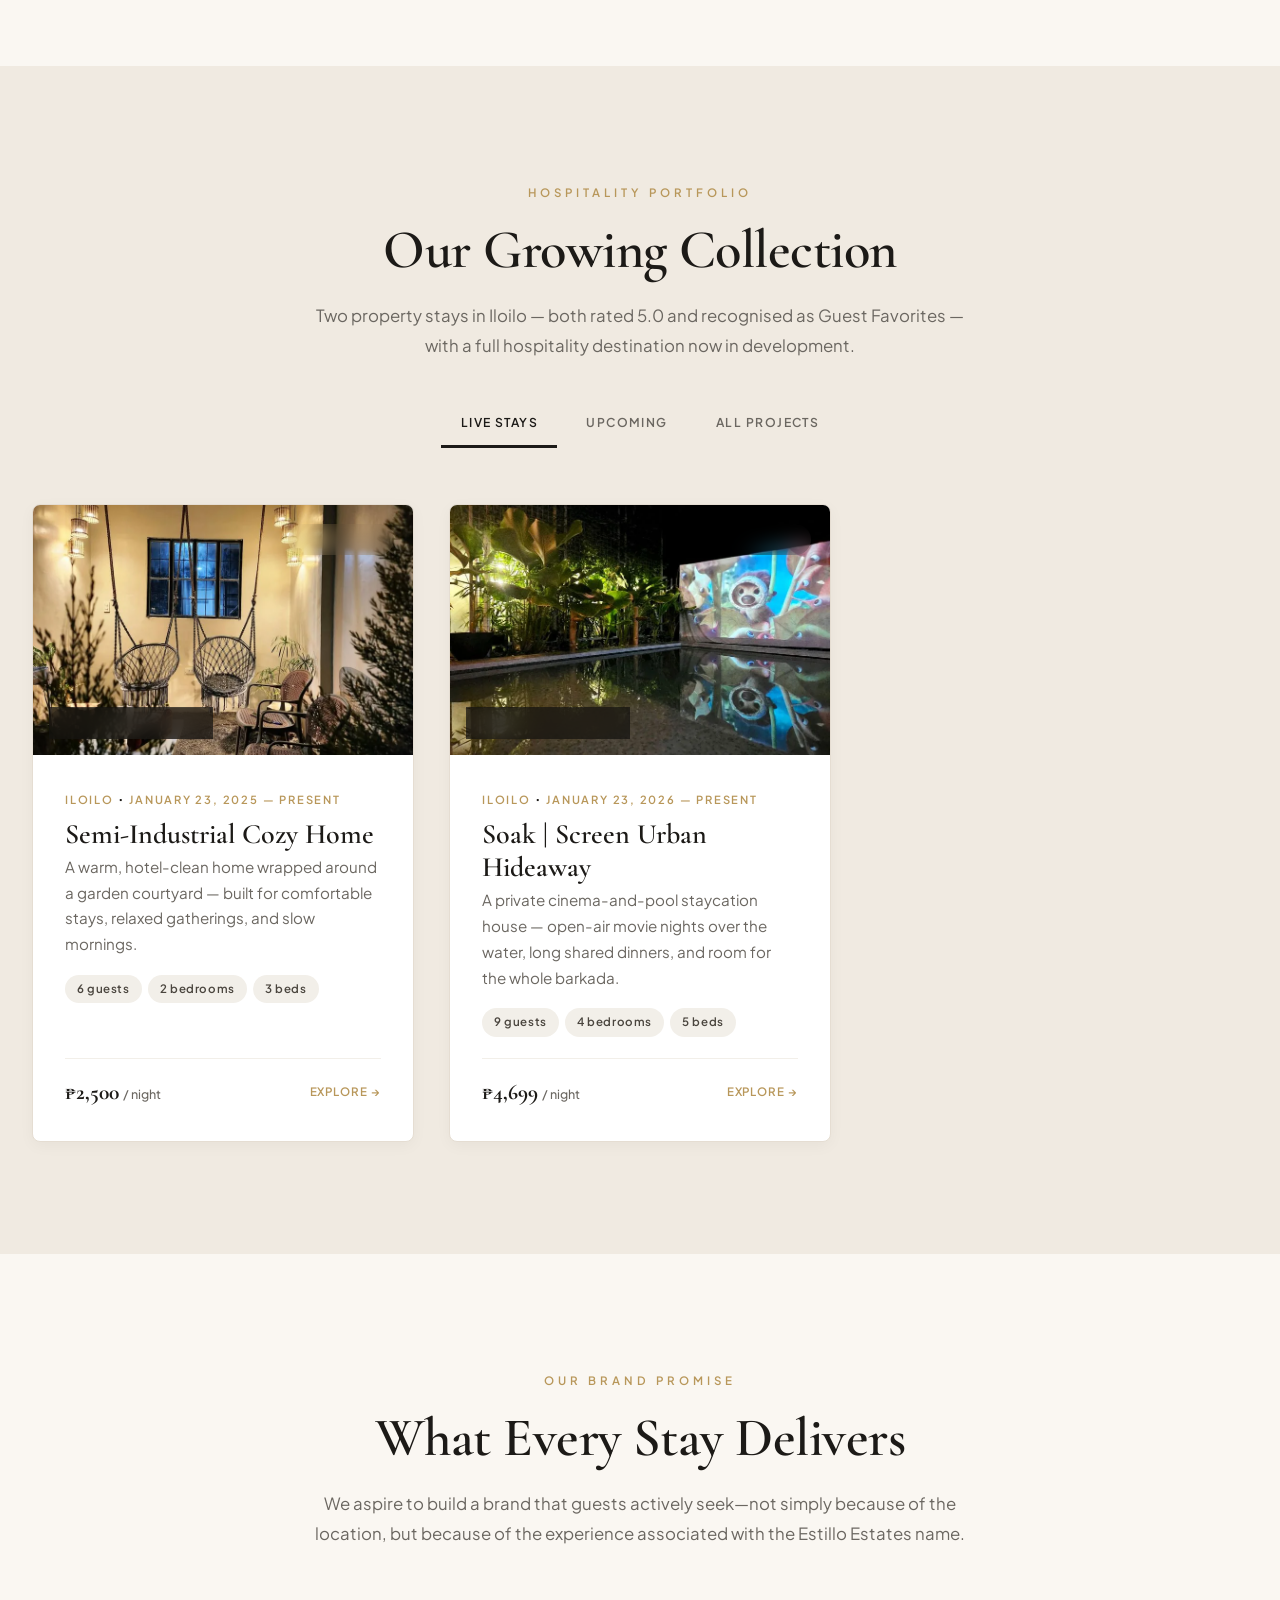
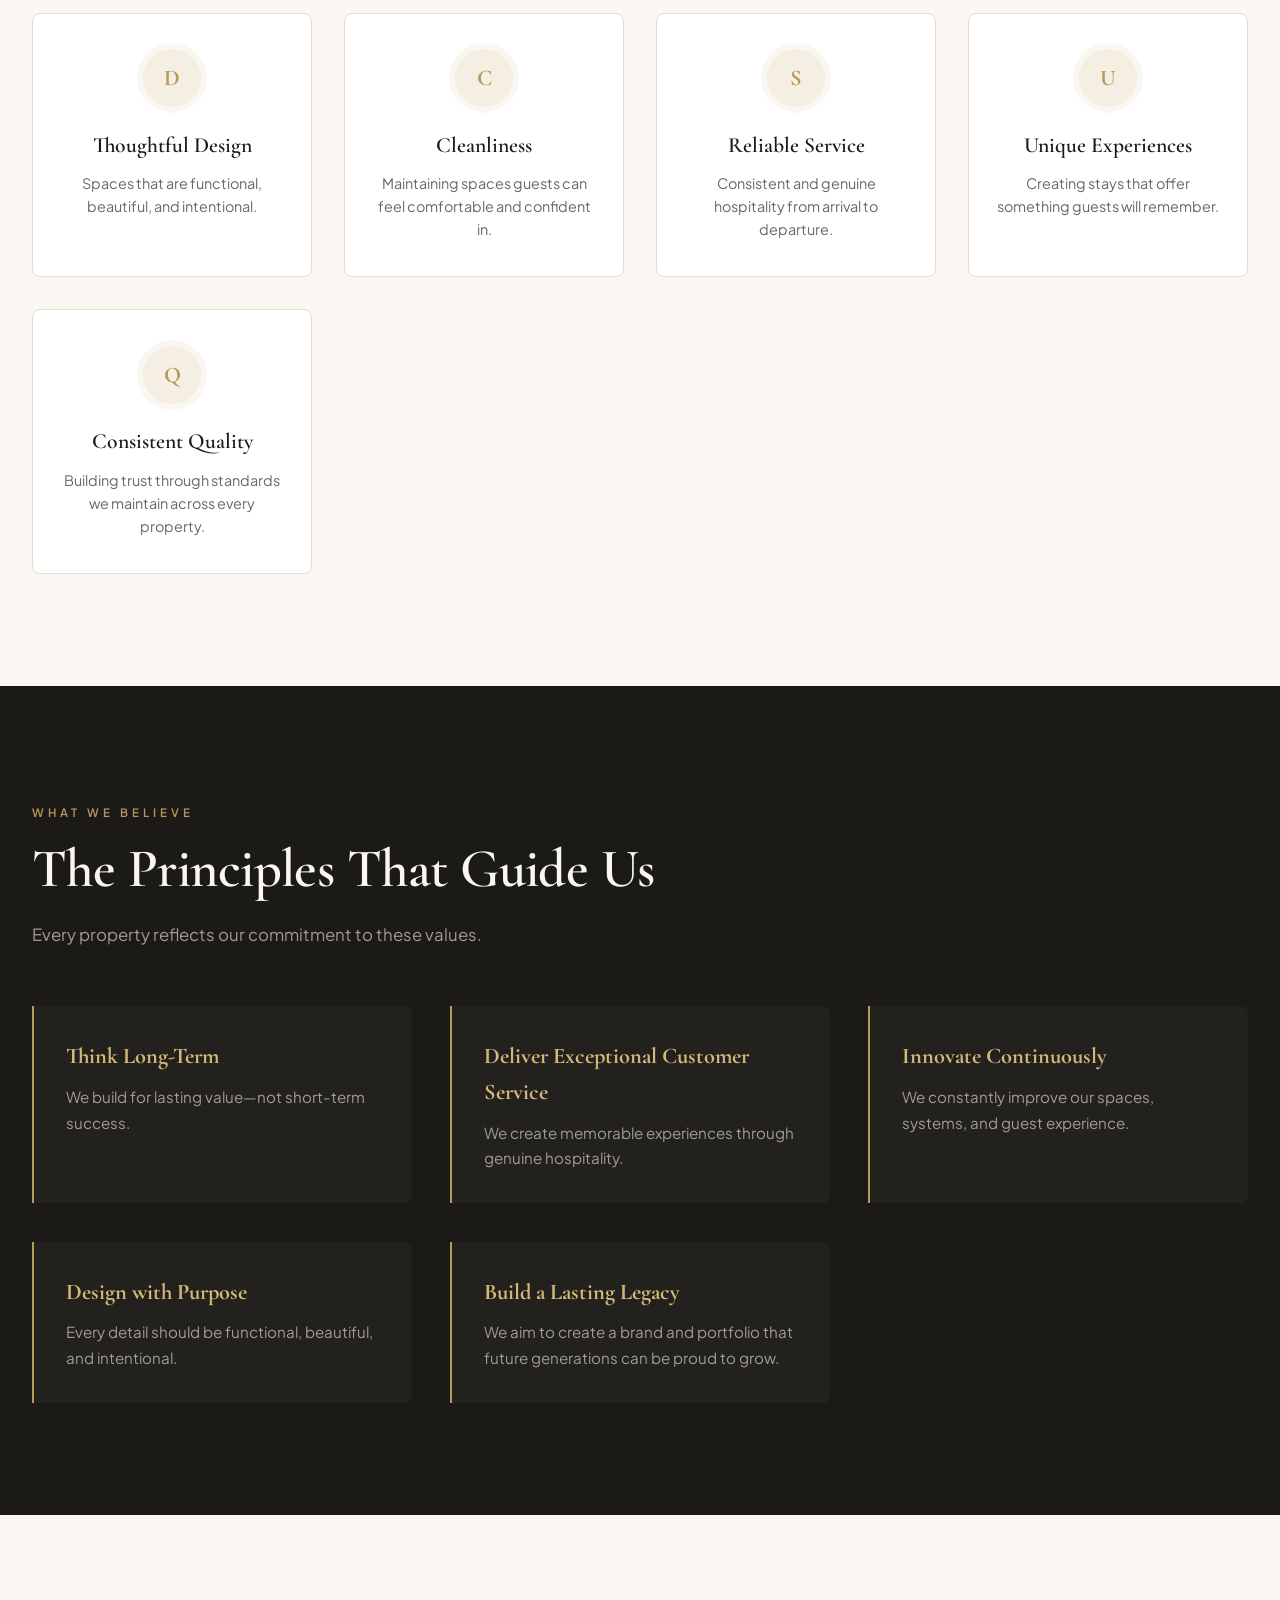
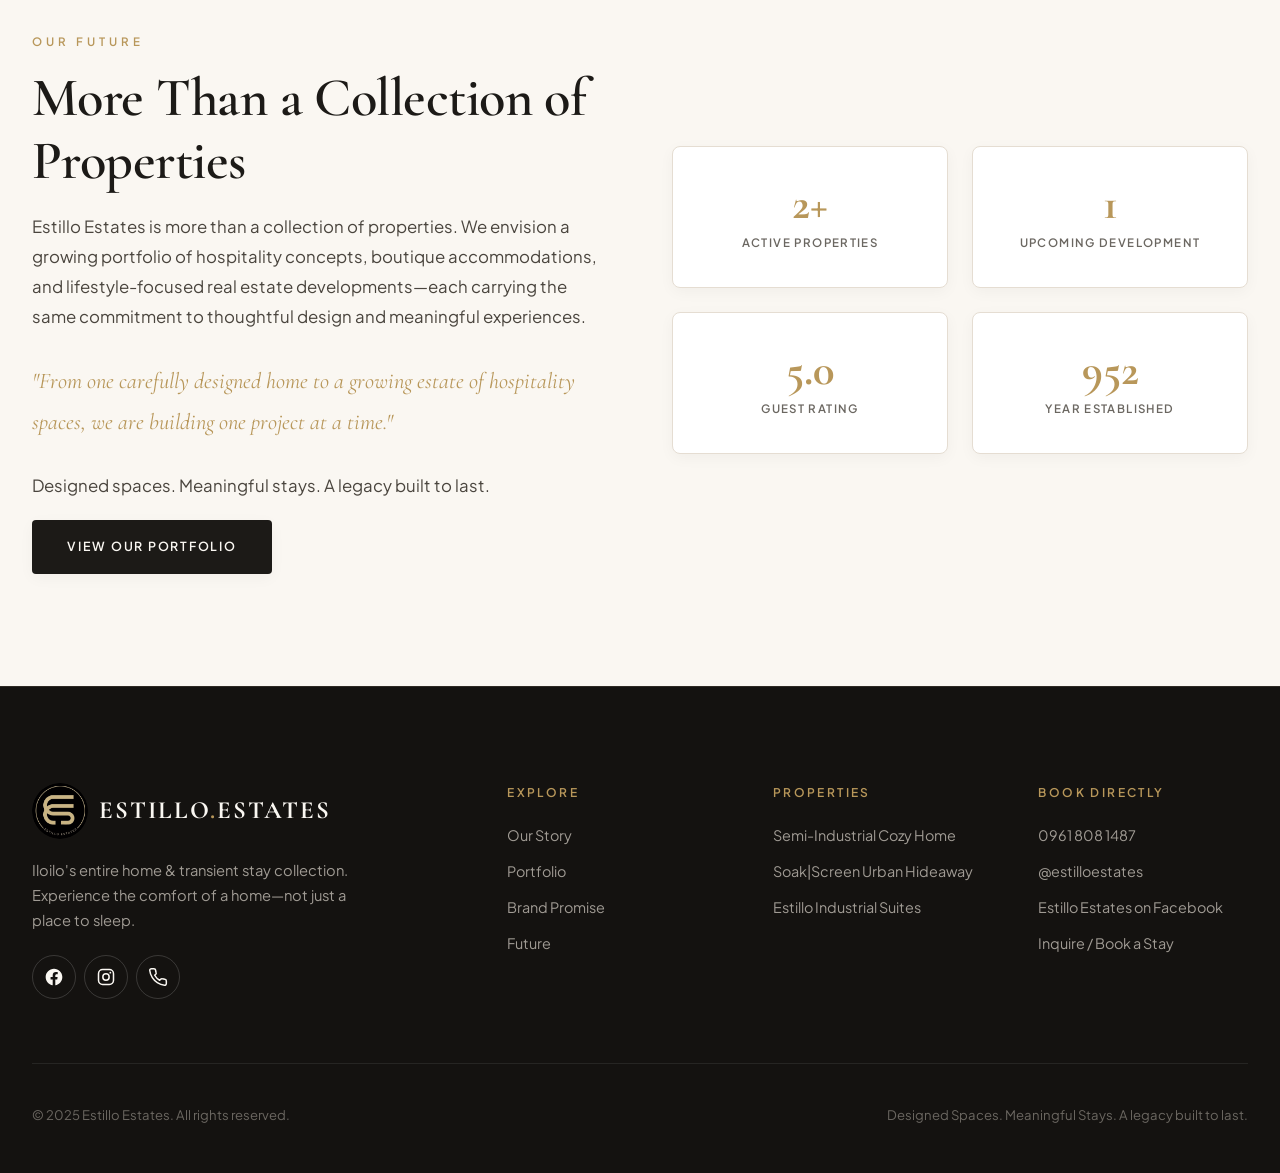
==== commit c384a235: "Update index.html dfdf" ====
--- a/index.html
+++ b/index.html
@@ -688,7 +688,7 @@
                                 <span class="booking-option-sub">6 guests · Oton, Iloilo</span>
                                 <span class="booking-option-rate">₱2,500 <span>/ night</span></span>
                                 <span class="booking-option-platforms">
-                                    <a href="https://www.airbnb.com/rooms/1591042140564793687" target="_blank" rel="noopener noreferrer">Airbnb</a>
+                                    <a href="https://www.airbnb.com/rooms/1330278337522141292" target="_blank" rel="noopener noreferrer">Airbnb</a>
                                     <a href="https://www.booking.com/Pulse-hT09gx" target="_blank" rel="noopener noreferrer">Booking.com</a>
                                 </span>
                             </span>
@@ -702,7 +702,7 @@
                                 <span class="booking-option-sub">9 guests · Oton, Iloilo</span>
                                 <span class="booking-option-rate">₱4,699 <span>/ night</span></span>
                                 <span class="booking-option-platforms">
-                                    <a href="https://www.airbnb.com/rooms/1330278337522141292" target="_blank" rel="noopener noreferrer">Airbnb</a>
+                                    <a href="https://www.airbnb.com/rooms/1591042140564793687" target="_blank" rel="noopener noreferrer">Airbnb</a>
                                     <a href="https://www.booking.com/Pulse-aFRwUF" target="_blank" rel="noopener noreferrer">Booking.com</a>
                                 </span>
                             </span>
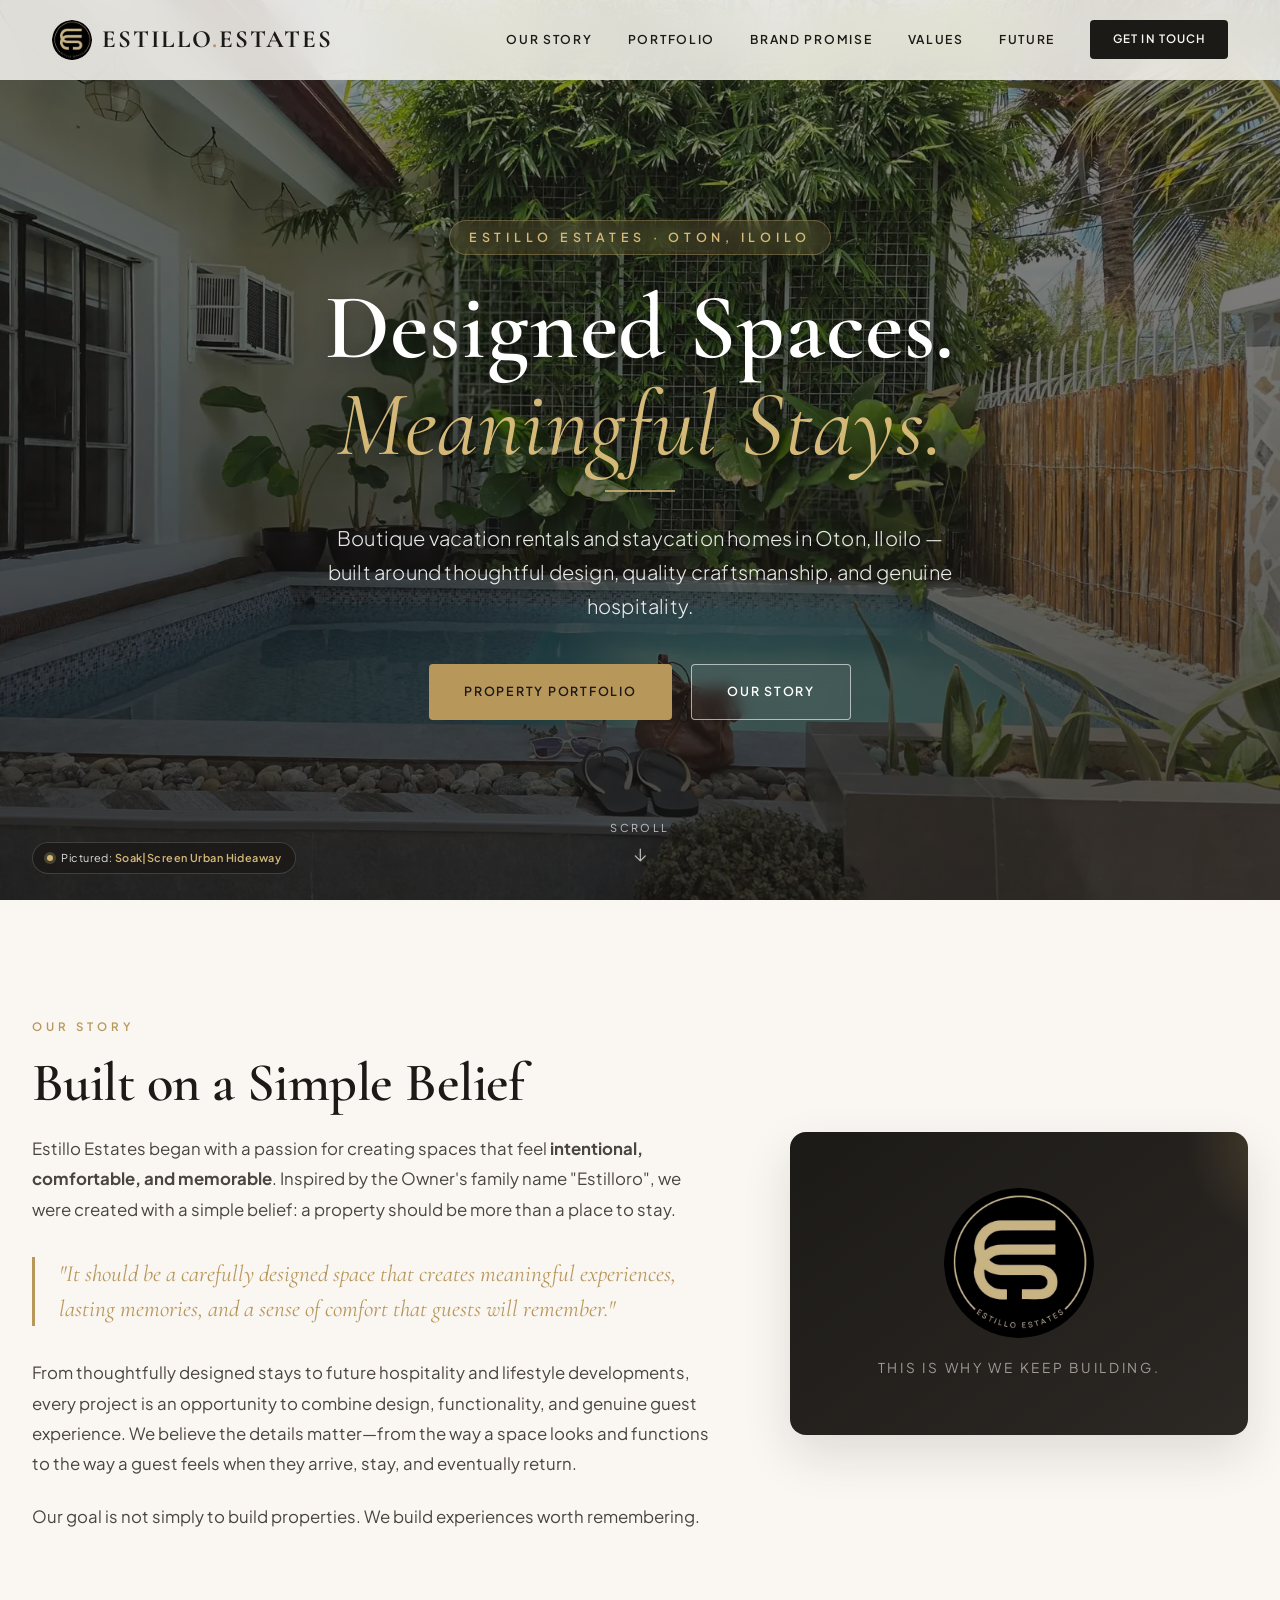
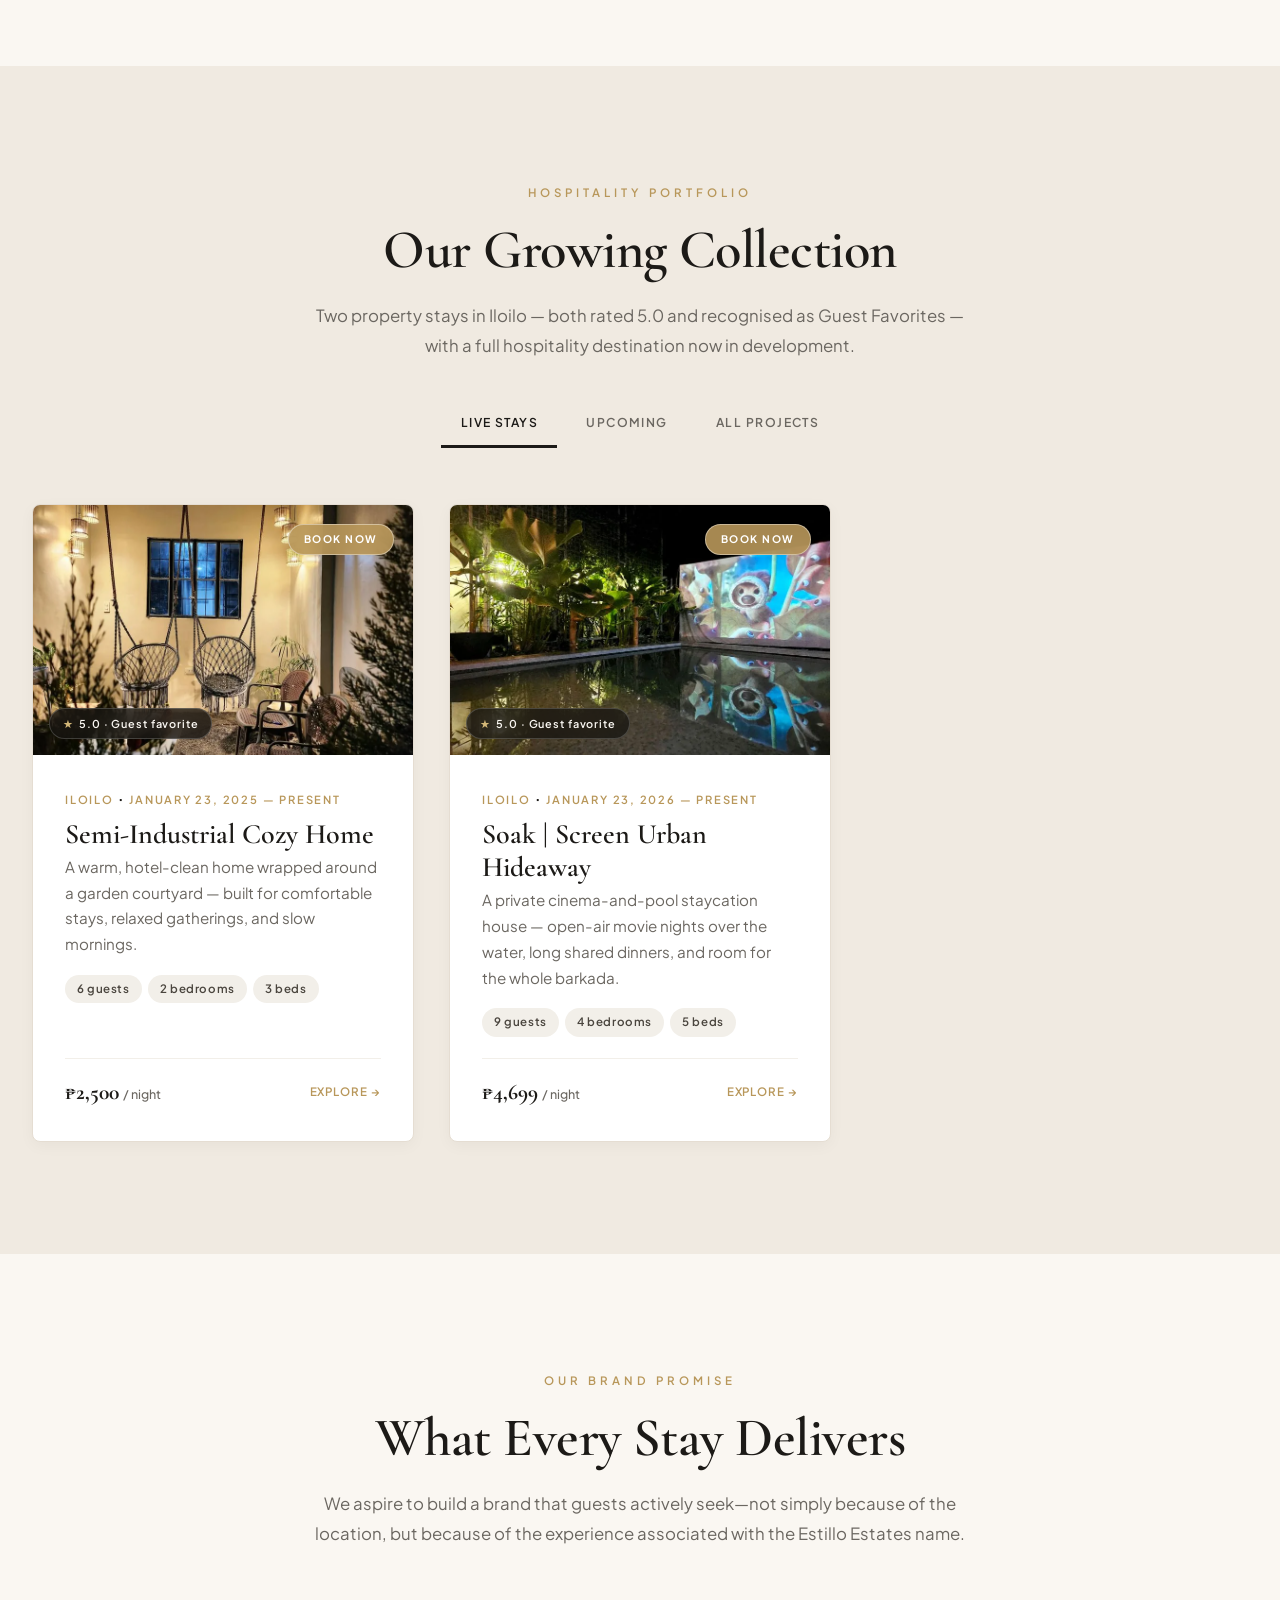
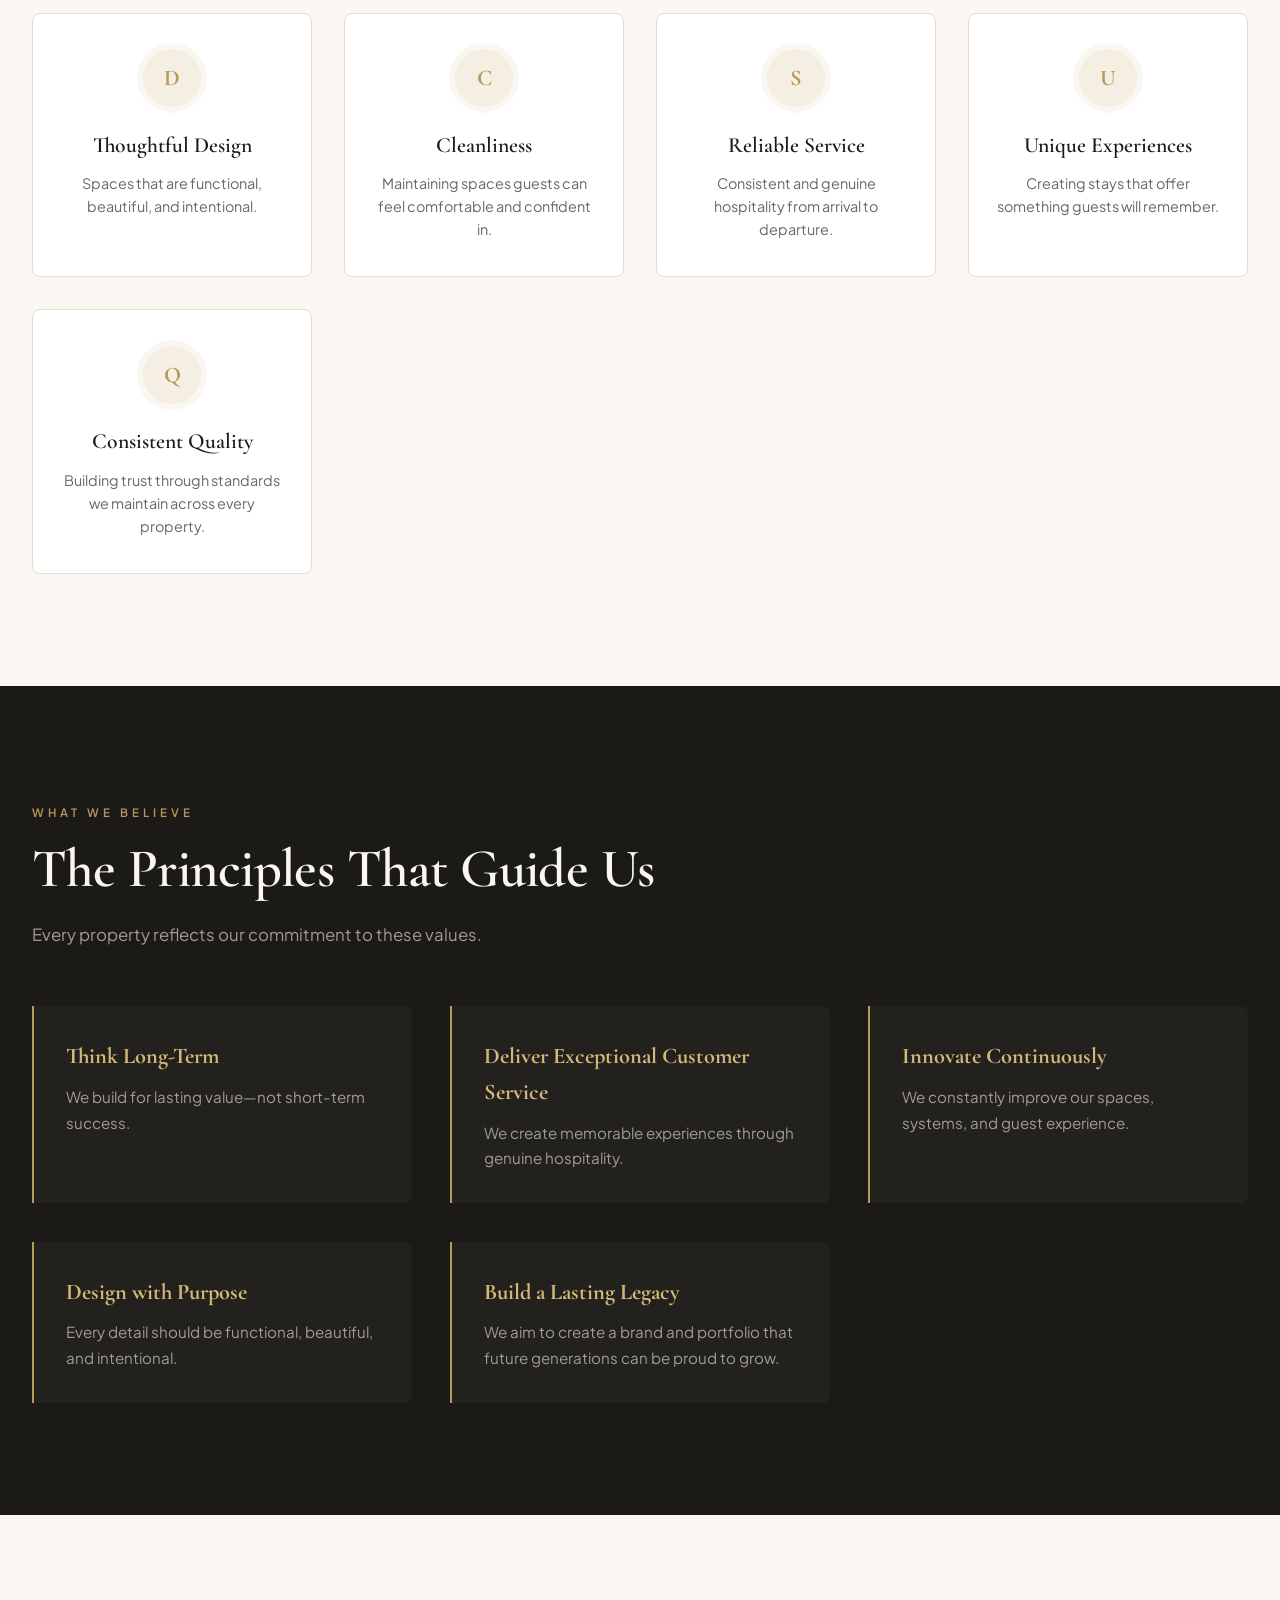
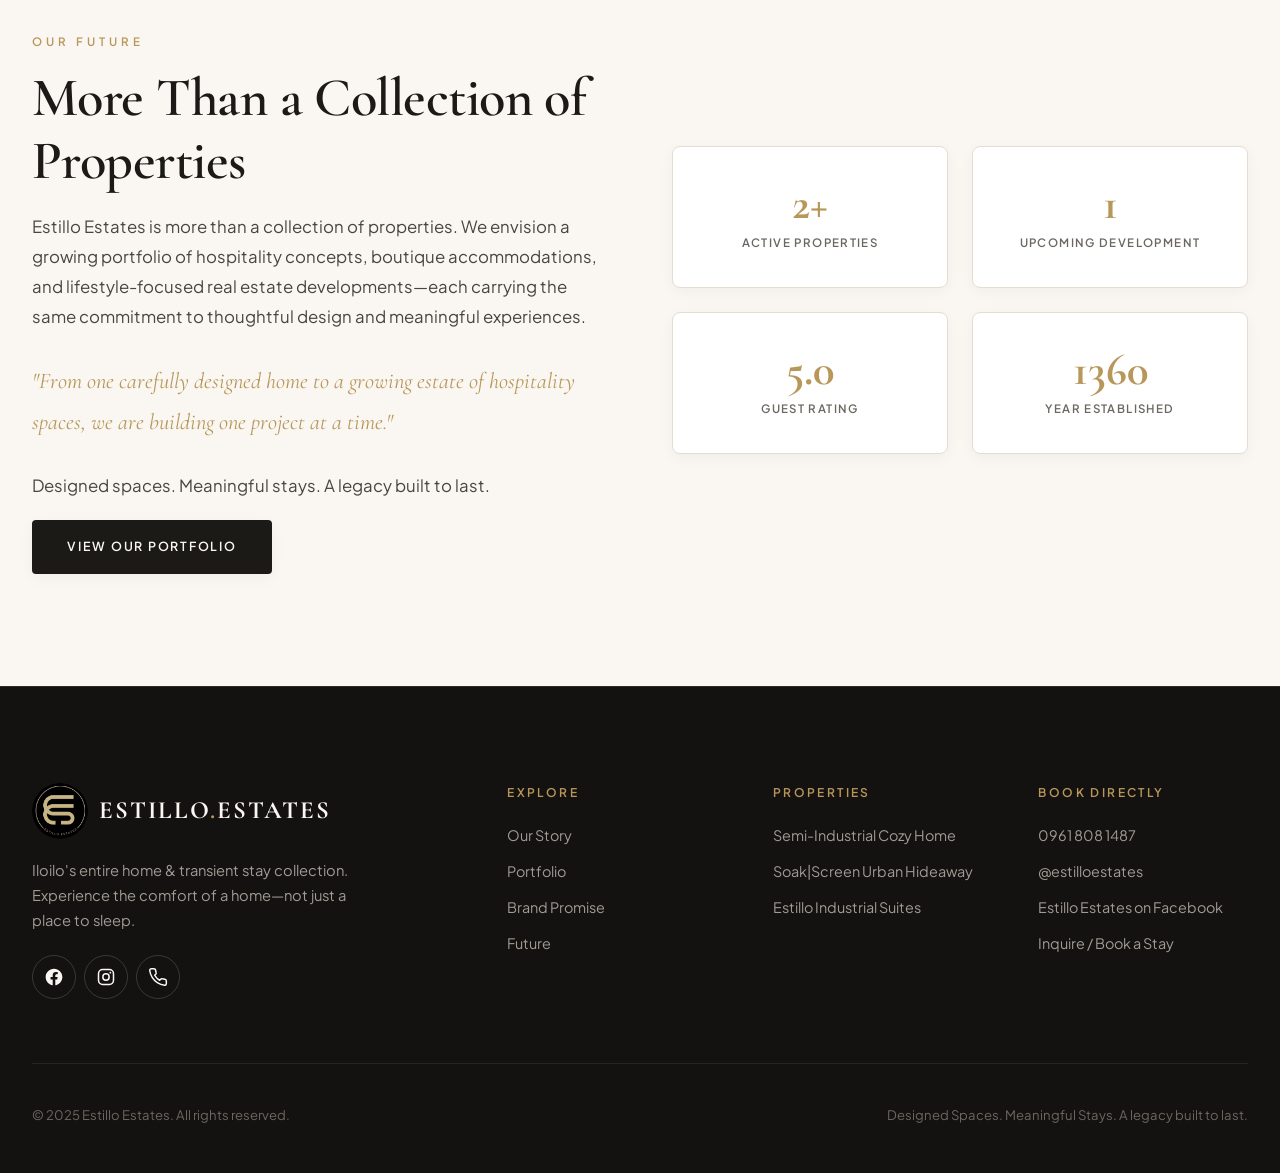
==== commit 769e9715: "Fix Airbnb room ID swap between the two properties The listing IDs had switched: 1330278337522141292" ====
--- a/index.html
+++ b/index.html
@@ -70,7 +70,7 @@
                 "brand": { "@id": "https://estilloestates.netlify.app/#organization" },
                 "description": "A hotel-clean, thoughtfully designed entire home in Oton, Iloilo wrapped around a garden courtyard, built for comfortable stays and relaxed gatherings.",
                 "image": "https://estilloestates.netlify.app/assets/properties/lumina-garden-lg.webp",
-                "url": "https://www.airbnb.com/rooms/1591042140564793687",
+                "url": "https://www.airbnb.com/rooms/1330278337522141292",
                 "telephone": "+63-961-808-1487",
                 "priceRange": "₱2,500 per night",
                 "address": {
@@ -93,7 +93,7 @@
                 "brand": { "@id": "https://estilloestates.netlify.app/#organization" },
                 "description": "A private cinema-and-pool staycation house in Oton, Iloilo with open-air movie nights over the water and room for the whole barkada.",
                 "image": "https://estilloestates.netlify.app/assets/properties/savannah-cinema-lg.webp",
-                "url": "https://www.airbnb.com/rooms/1330278337522141292",
+                "url": "https://www.airbnb.com/rooms/1591042140564793687",
                 "telephone": "+63-961-808-1487",
                 "priceRange": "₱4,699 per night",
                 "address": {
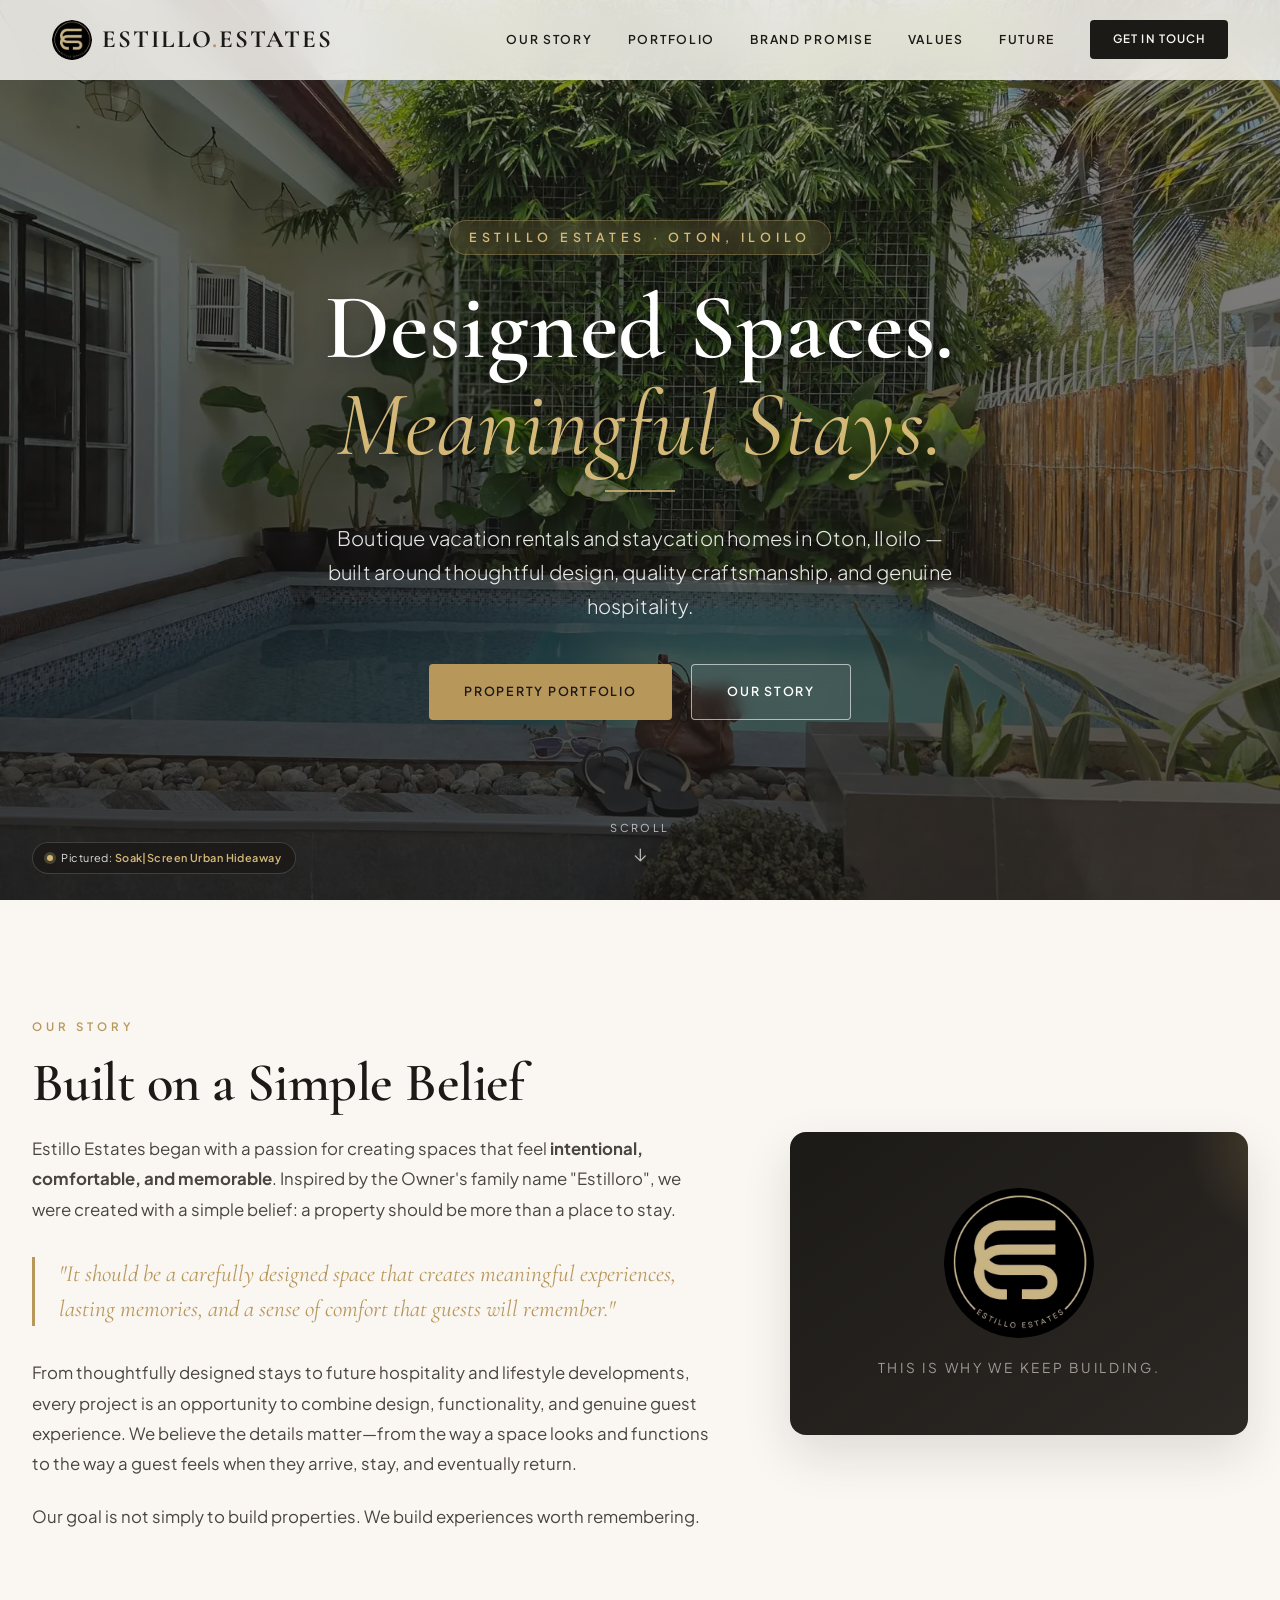
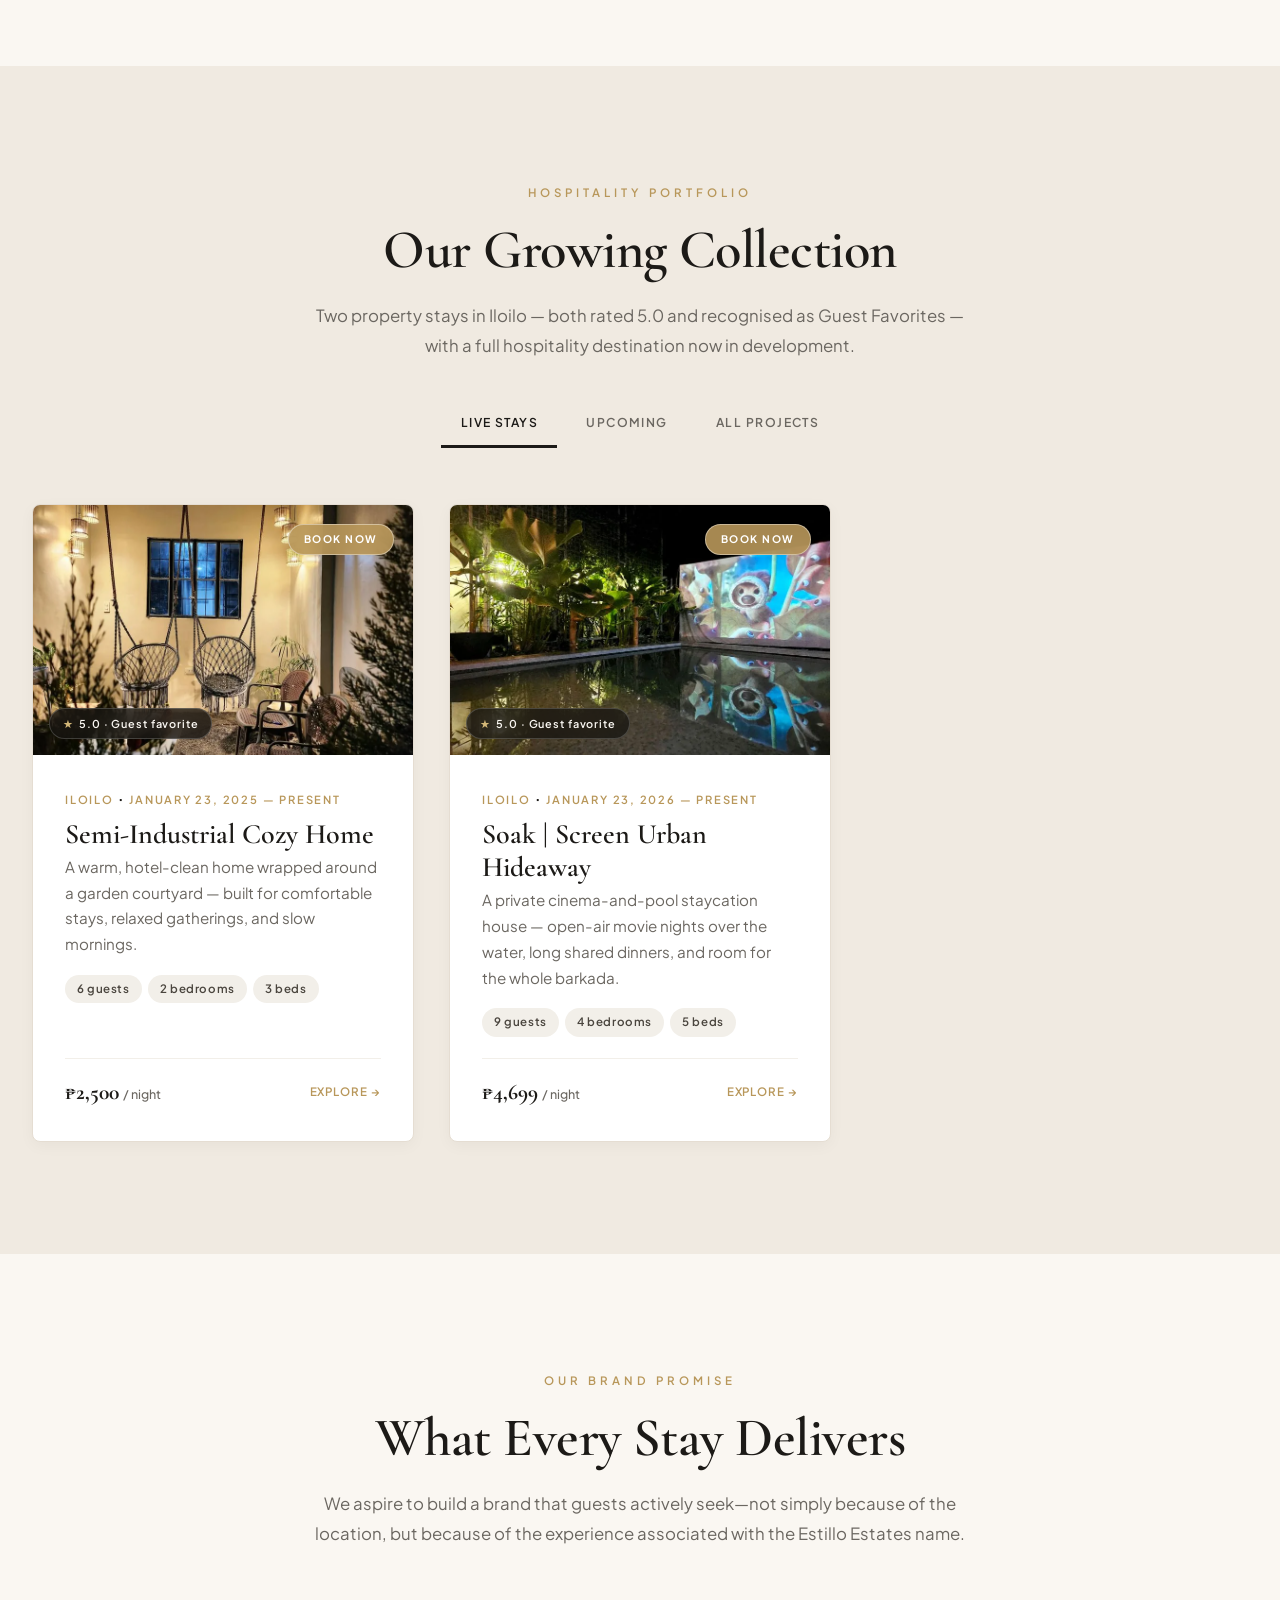
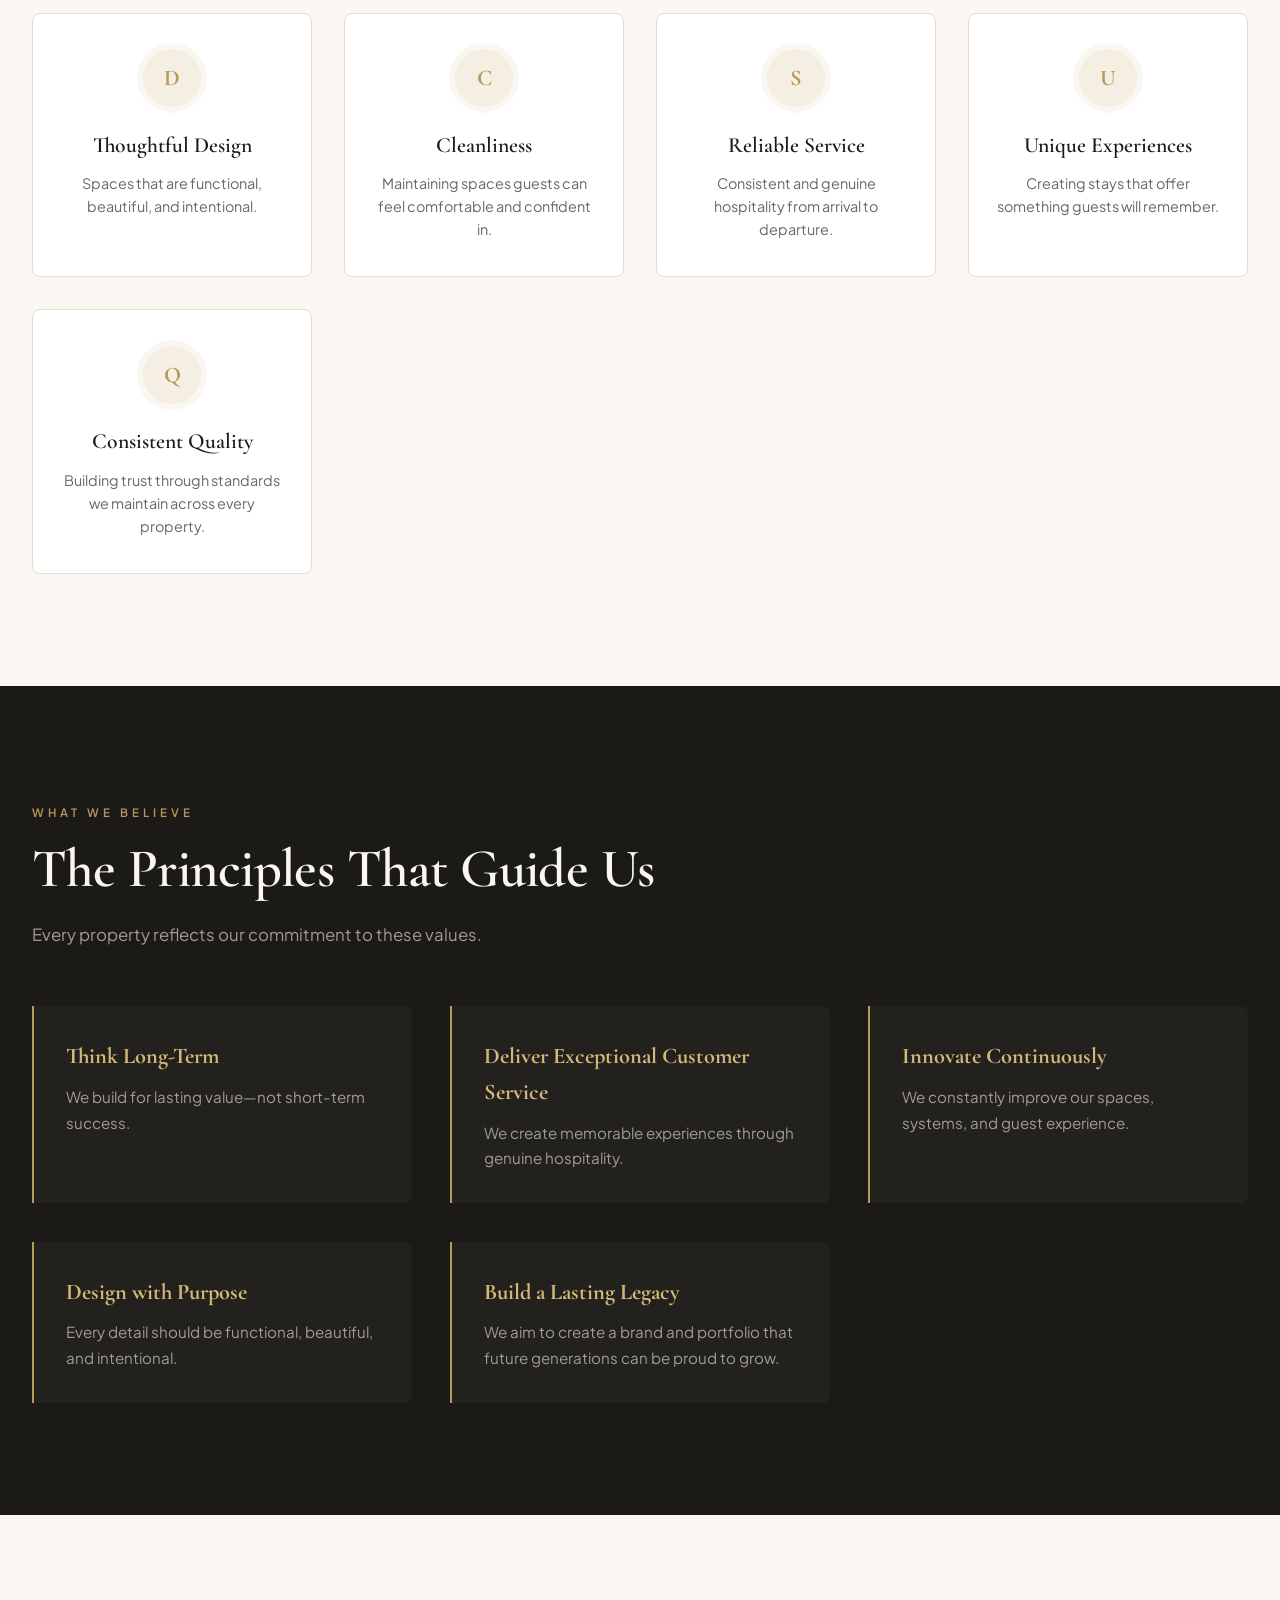
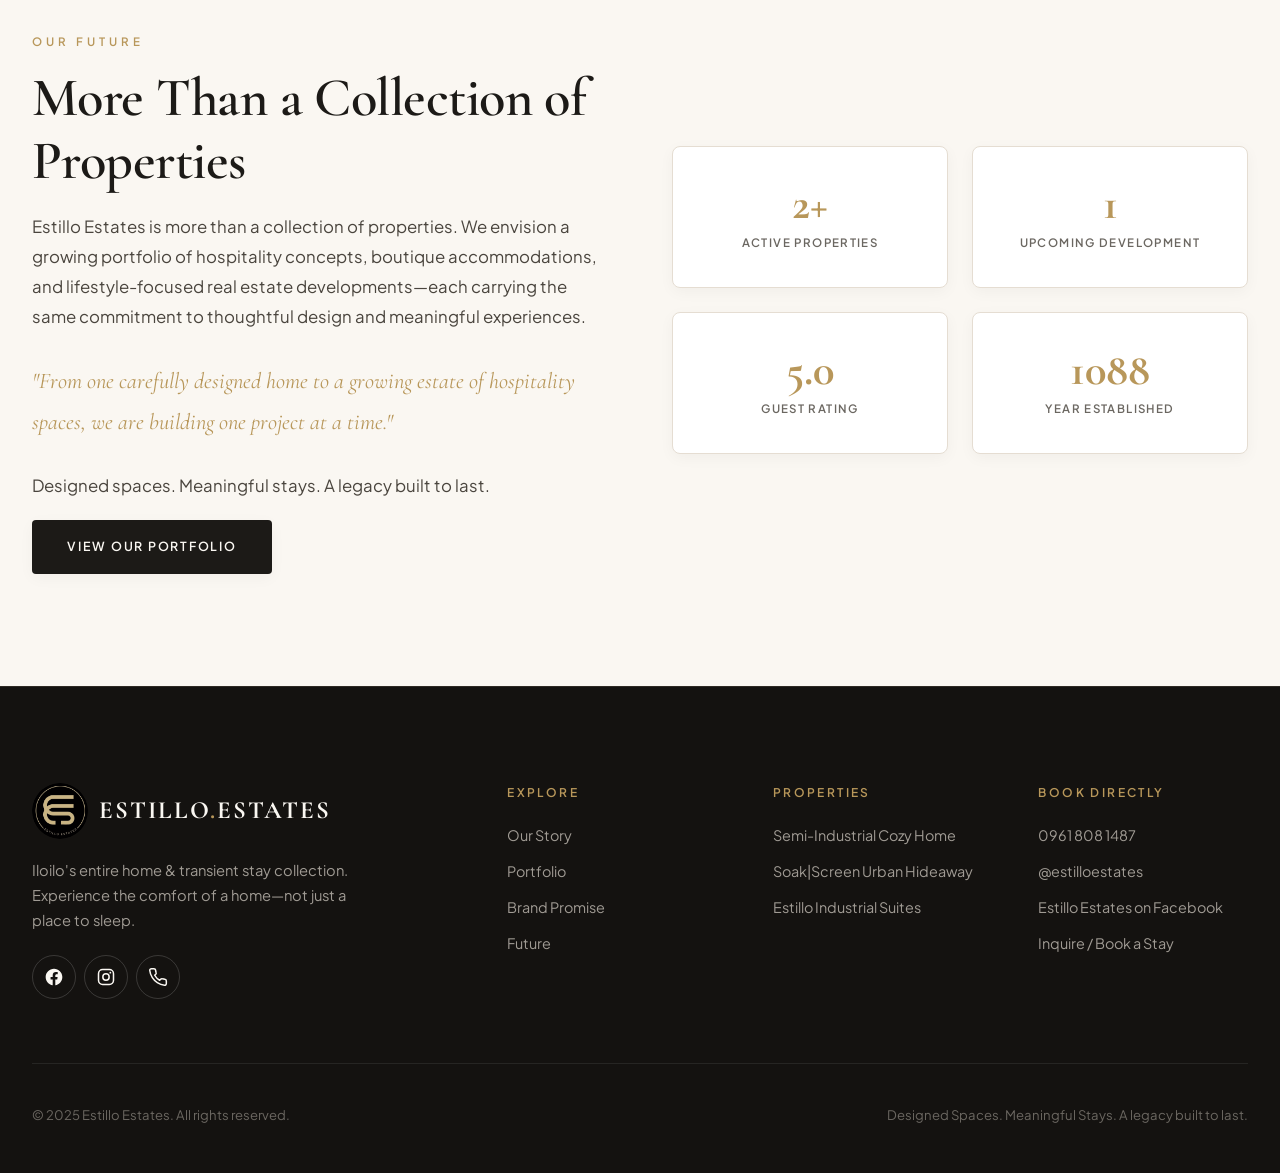
==== commit 2fd71cb7: "Bump main.js cache version so the Airbnb link fix actually reaches browsers" ====
--- a/index.html
+++ b/index.html
@@ -726,6 +726,6 @@
     </div>
 
     <!-- Application JavaScript Entry Point -->
-    <script src="js/main.js?v=16"></script>
+    <script src="js/main.js?v=17"></script>
 </body>
 </html>
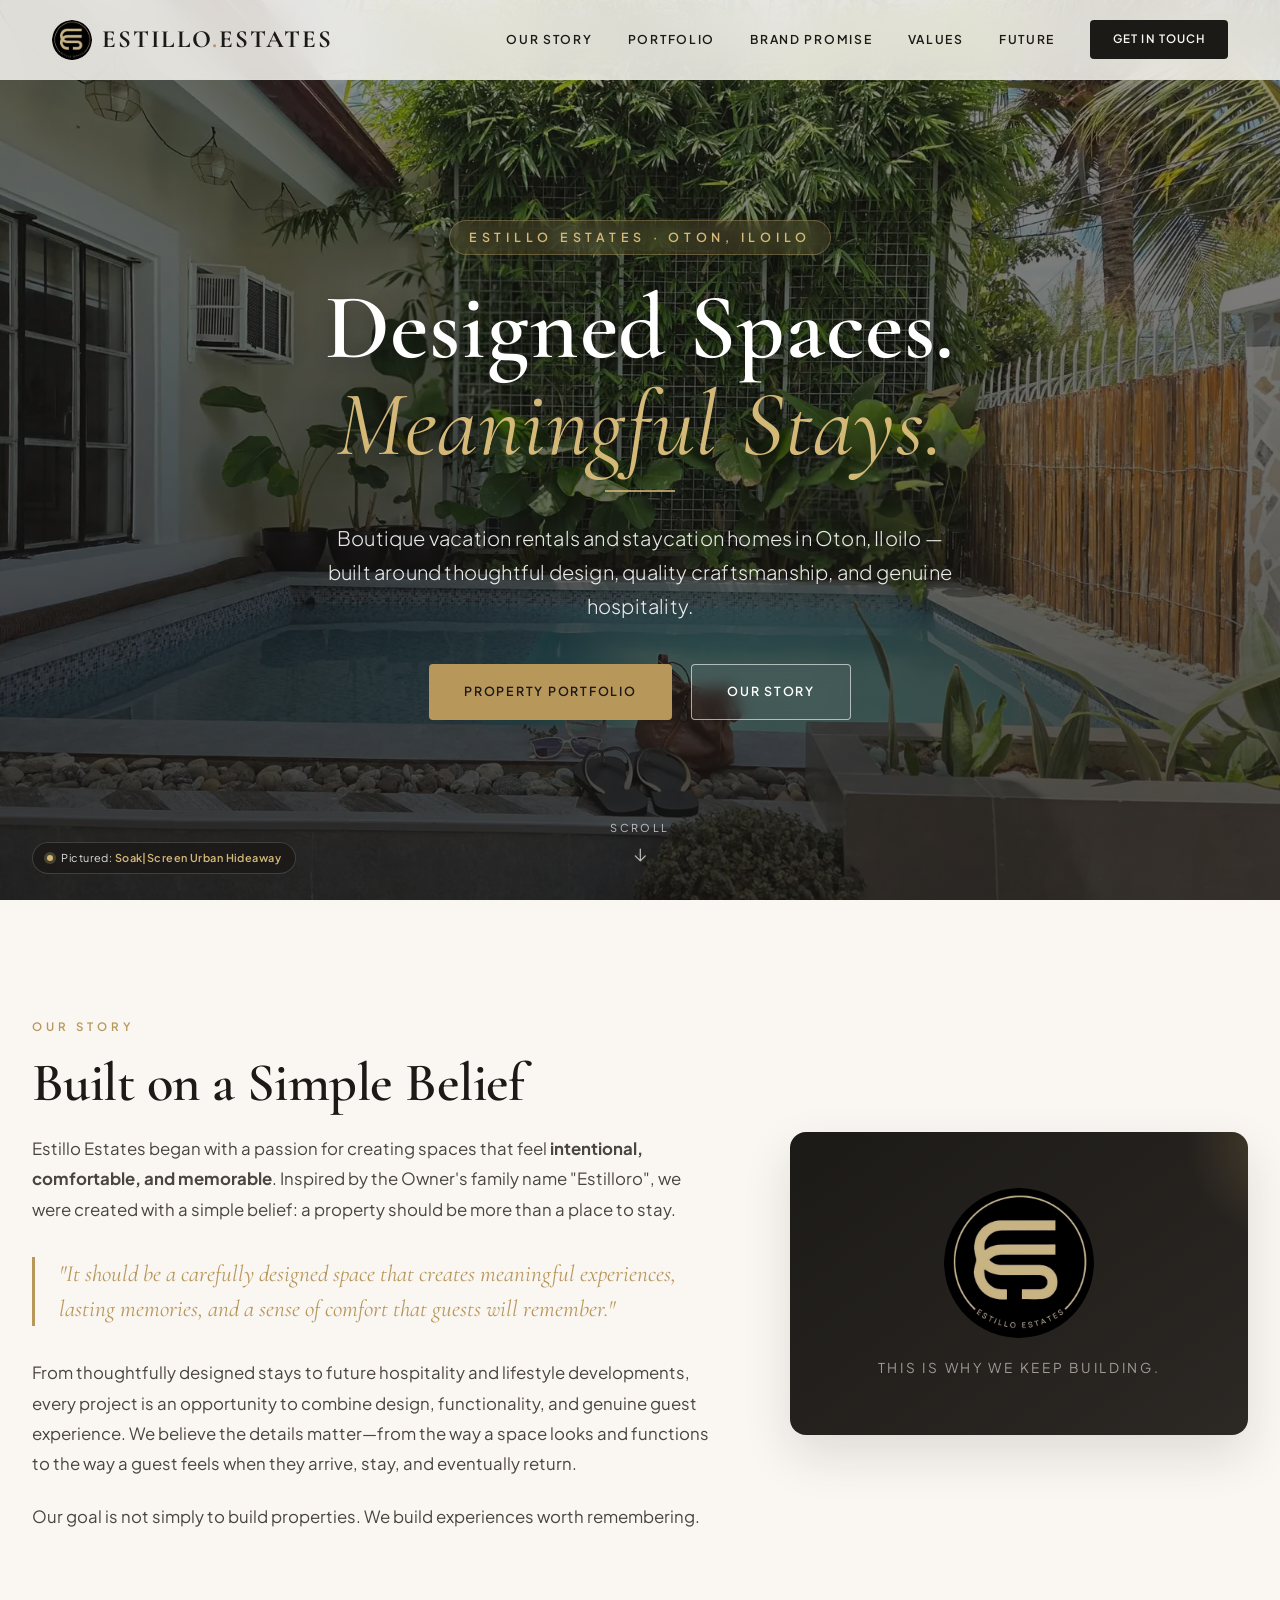
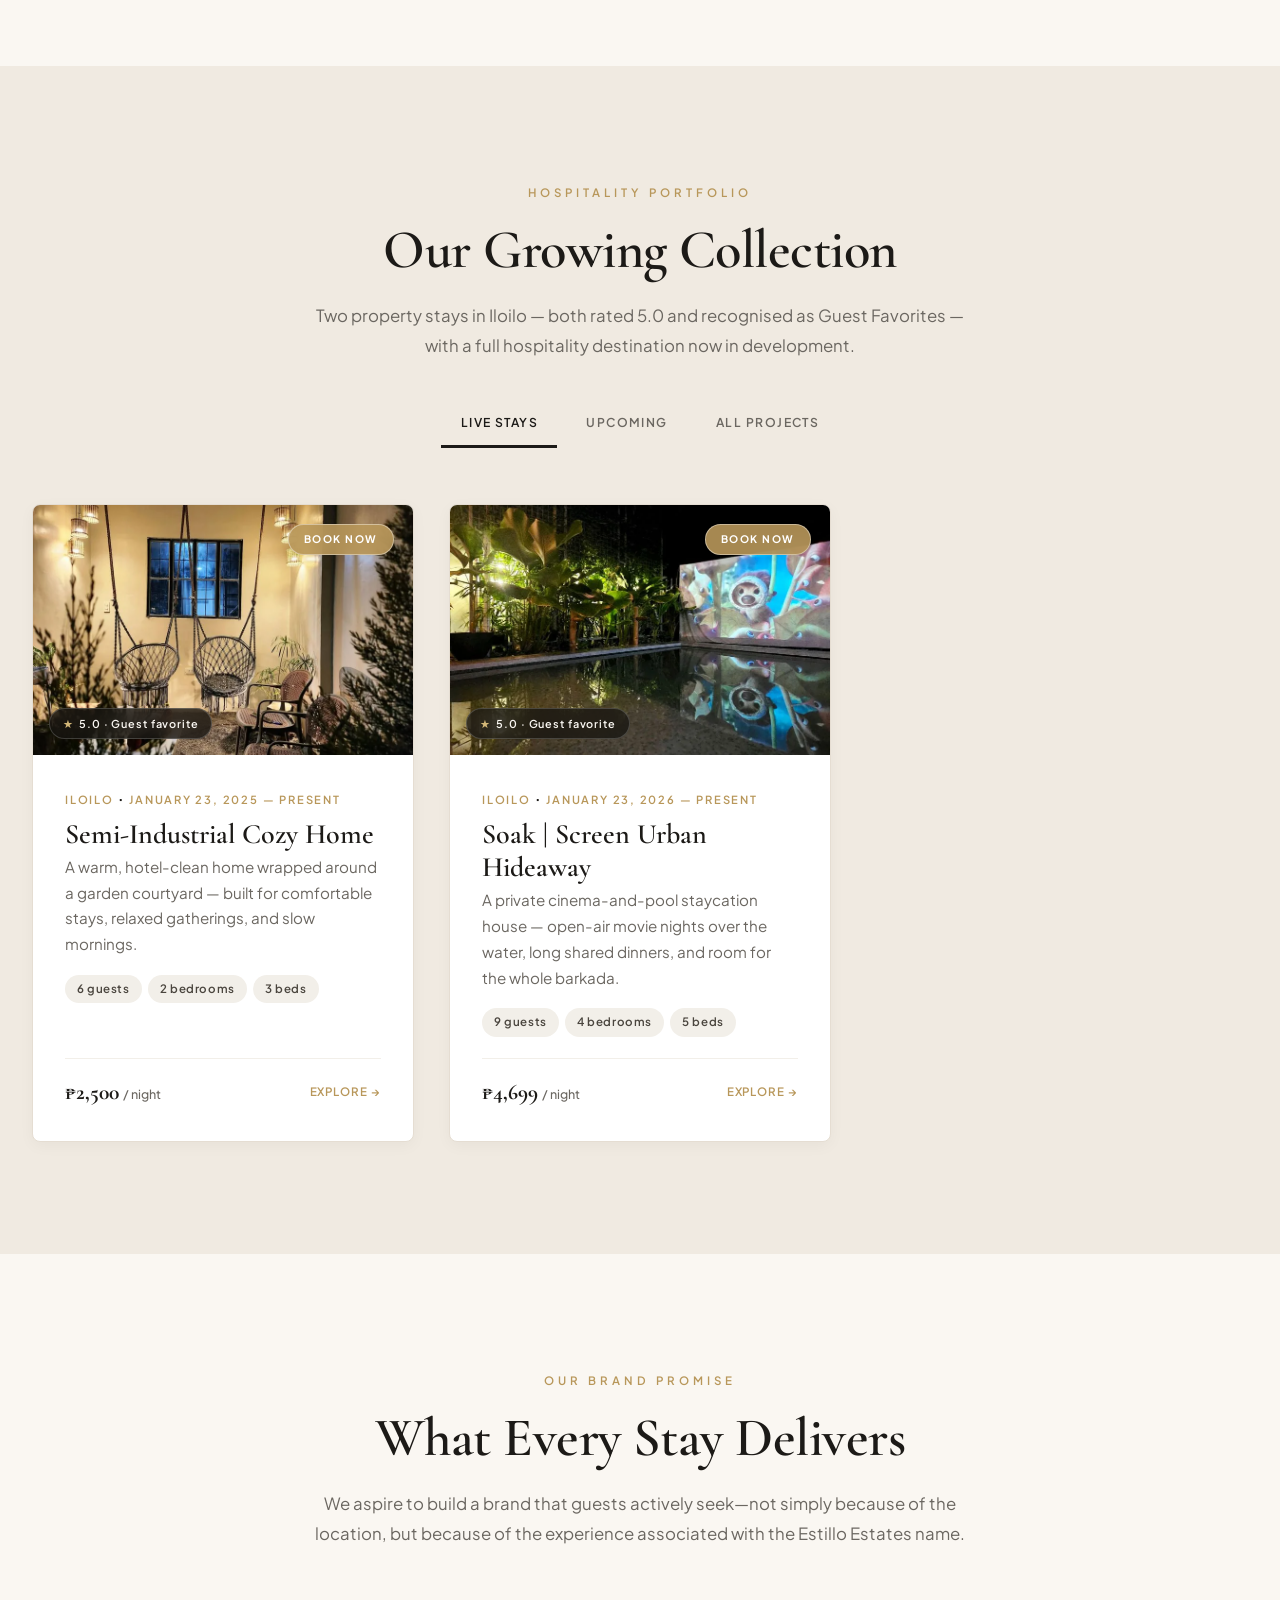
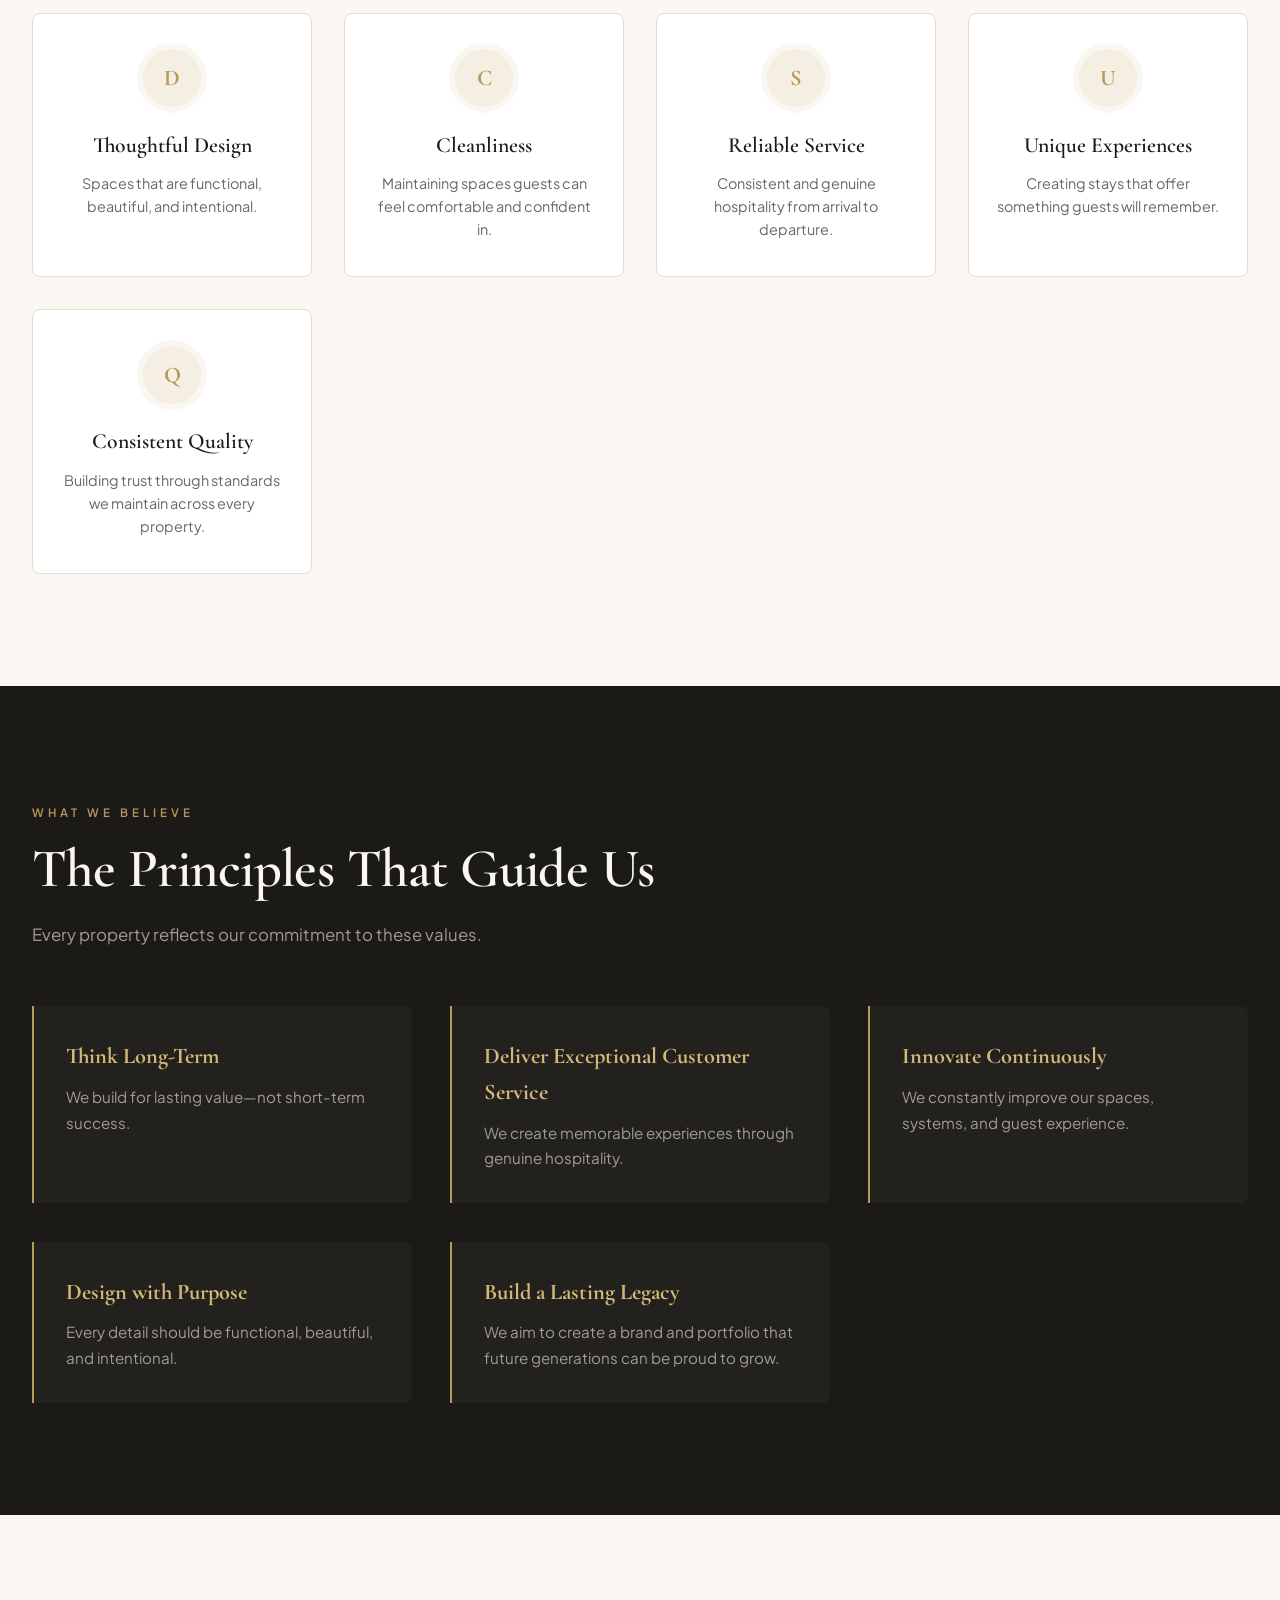
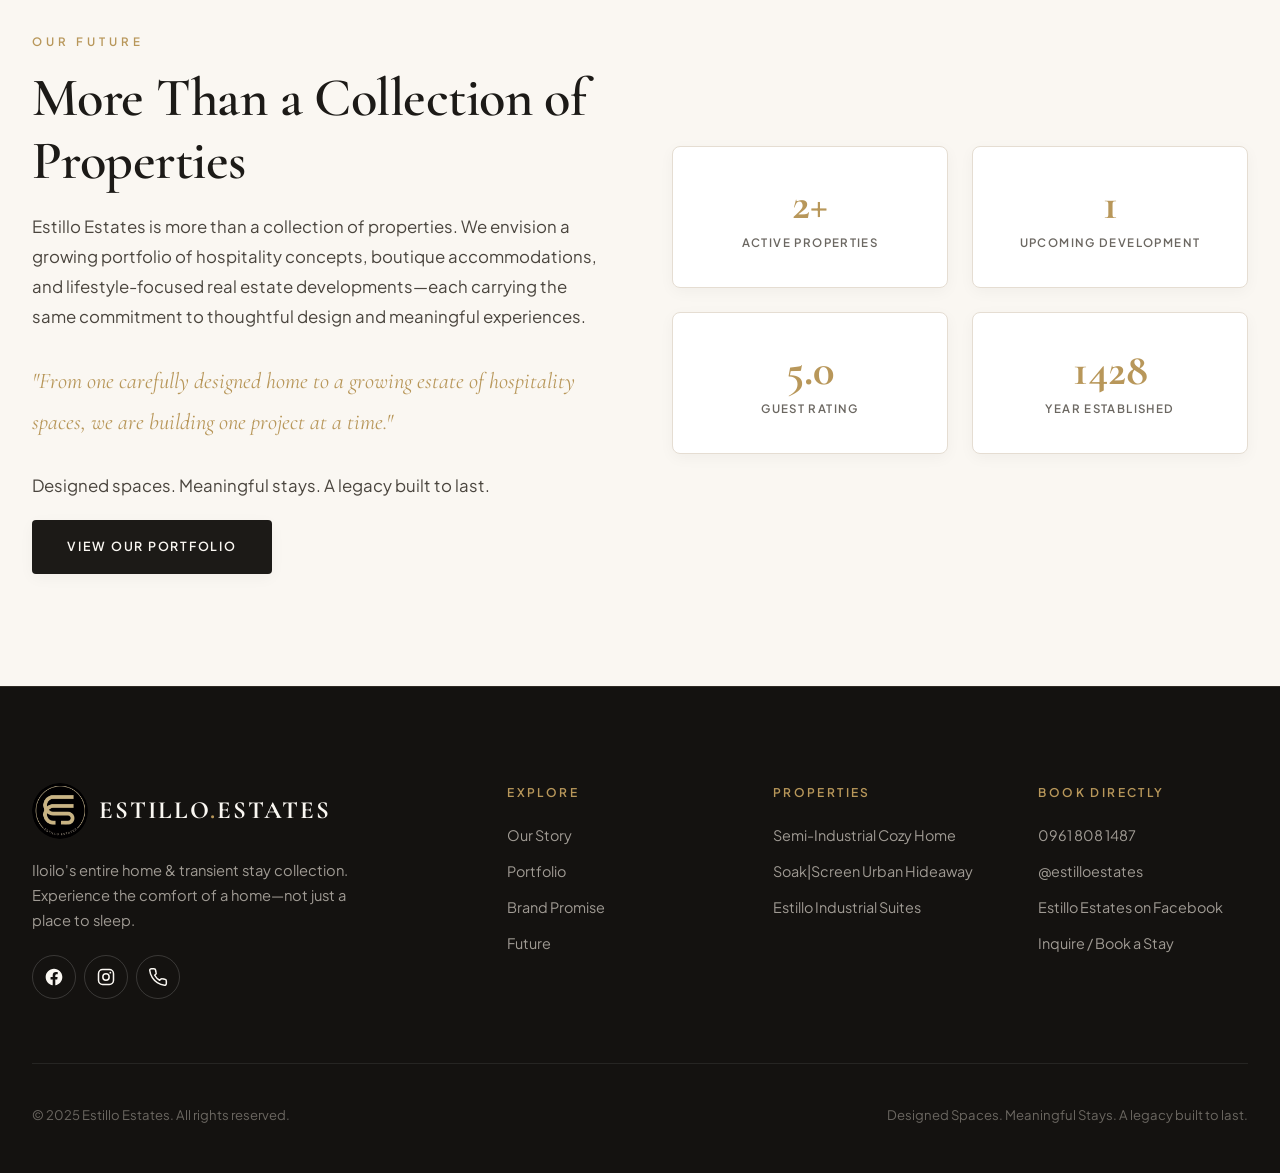
==== commit 585b7113: "Update index.html" ====
--- a/index.html
+++ b/index.html
@@ -3,7 +3,7 @@
 <head>
     <meta charset="UTF-8">
     <meta name="viewport" content="width=device-width, initial-scale=1.0, viewport-fit=cover">
-    <title>Estillo Estates — Vacation Rentals in Oton, Iloilo</title>
+    <title>Estillo Estates — Vacation Rentals in Iloilo</title>
     <meta name="description" content="Estillo Estates offers boutique vacation rental homes in Oton, Iloilo with private pools, garden courtyards, and cinema nights. Book directly, no fees.">
     <meta name="robots" content="index, follow">
     <meta name="theme-color" content="#faf7f2">
@@ -129,7 +129,7 @@
 
     <!-- Master CSS Design System Bundle. Bump ?v= here and in styles.css
          after editing CSS so browsers don't serve a stale copy. -->
-    <link rel="stylesheet" href="css/styles.css?v=18">
+    <link rel="stylesheet" href="css/styles.css?v=19">
 </head>
 <body>
 
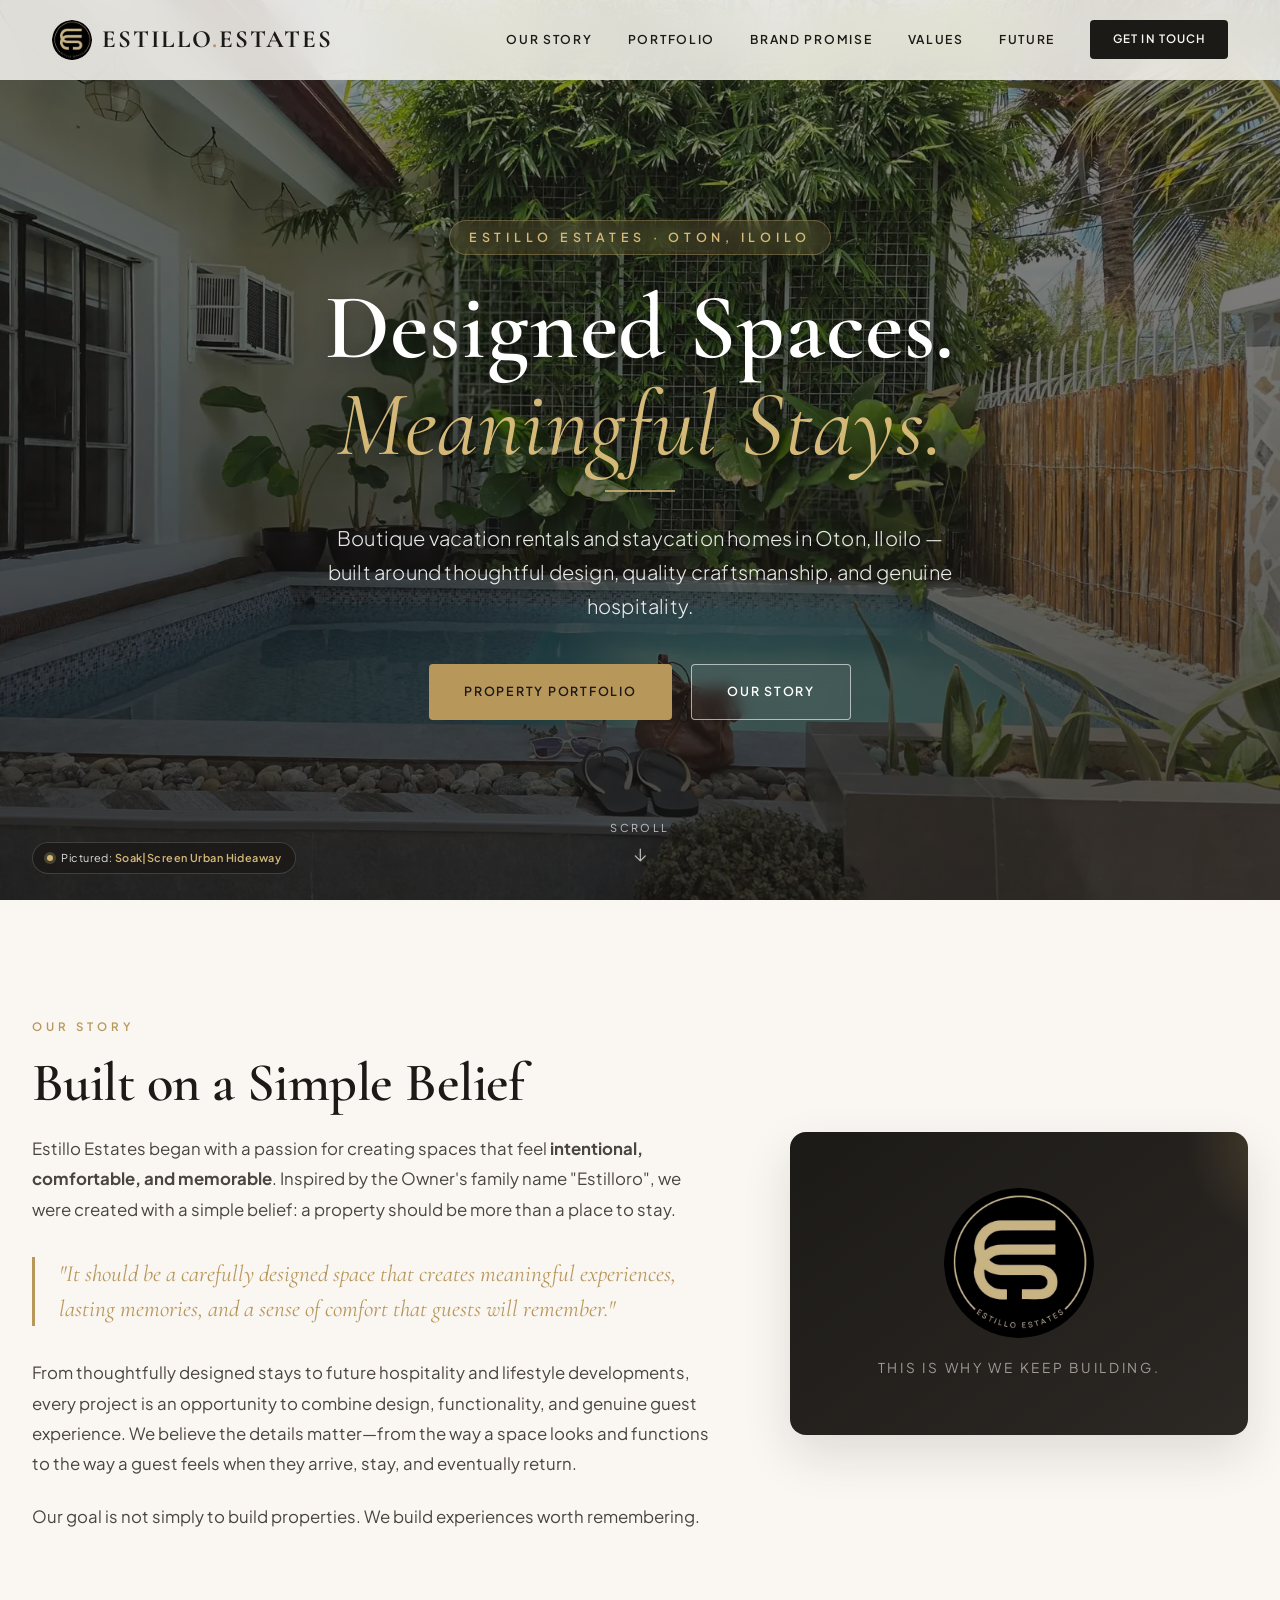
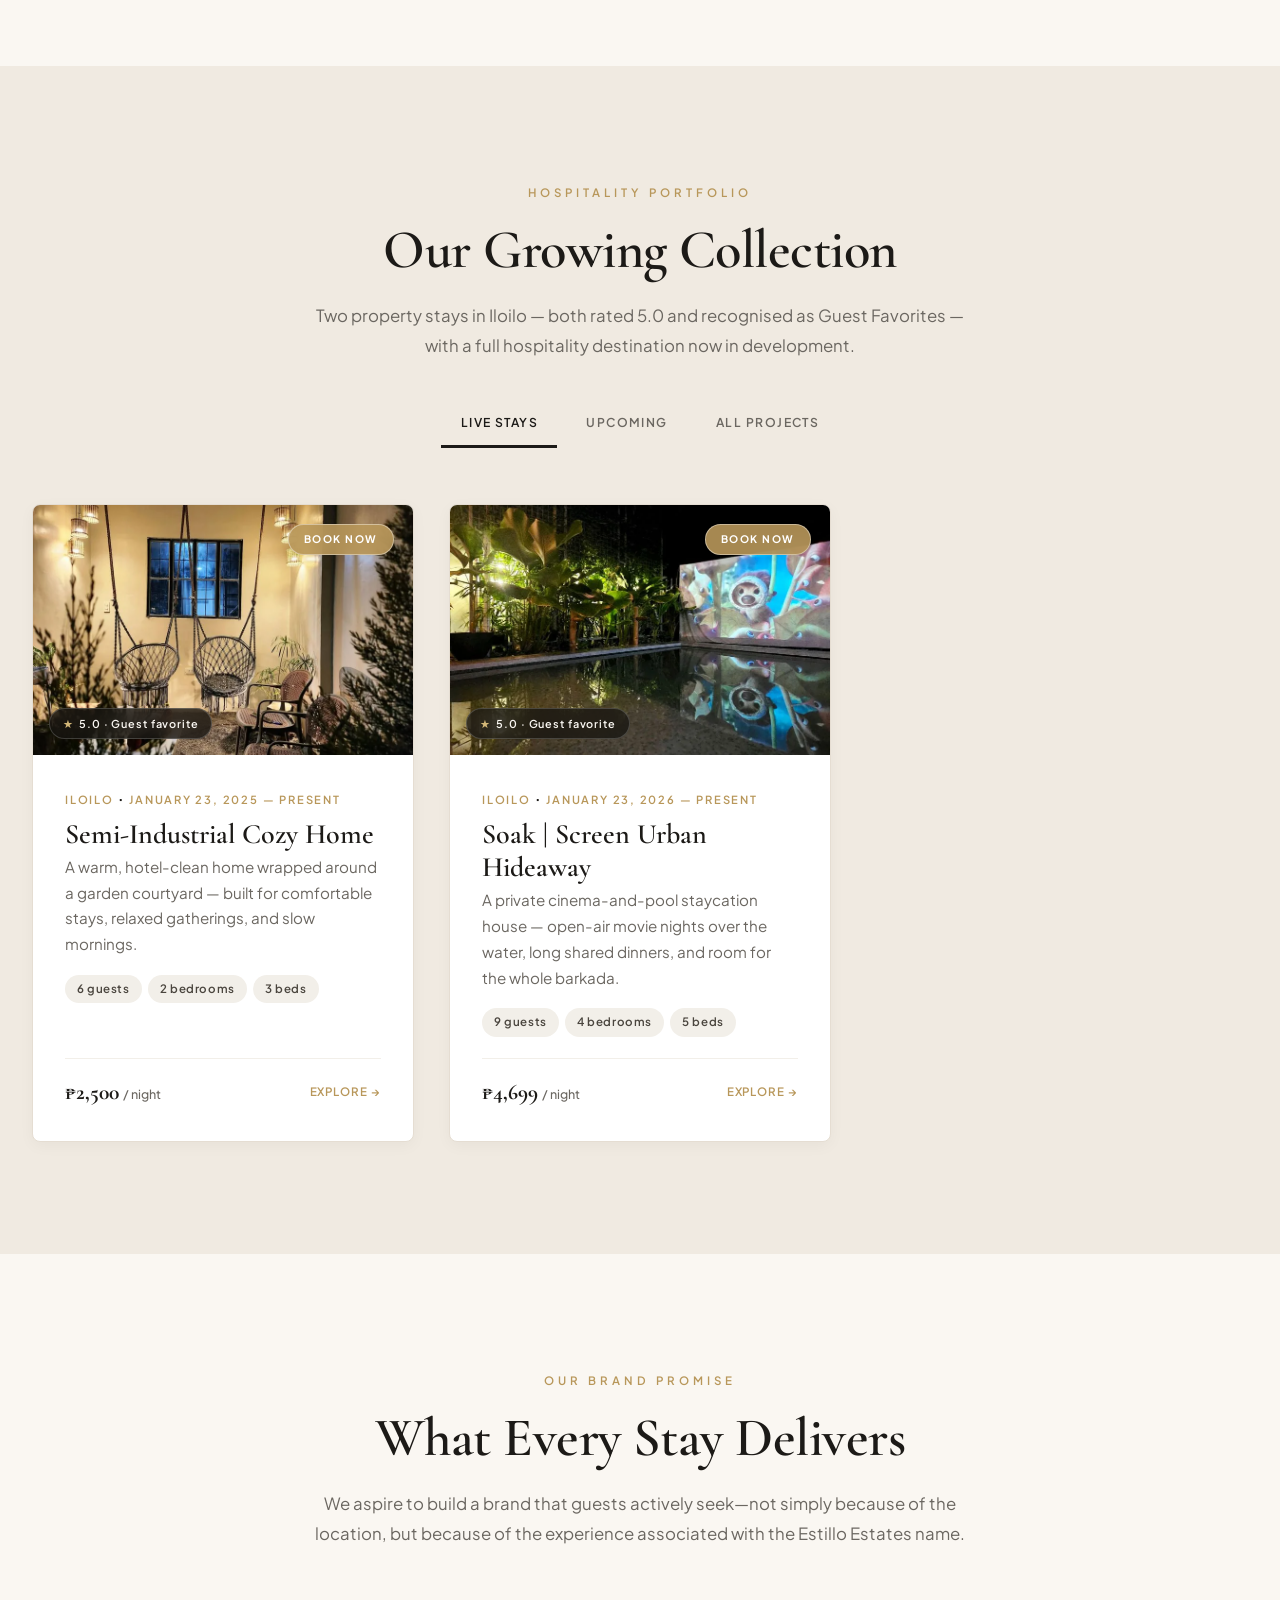
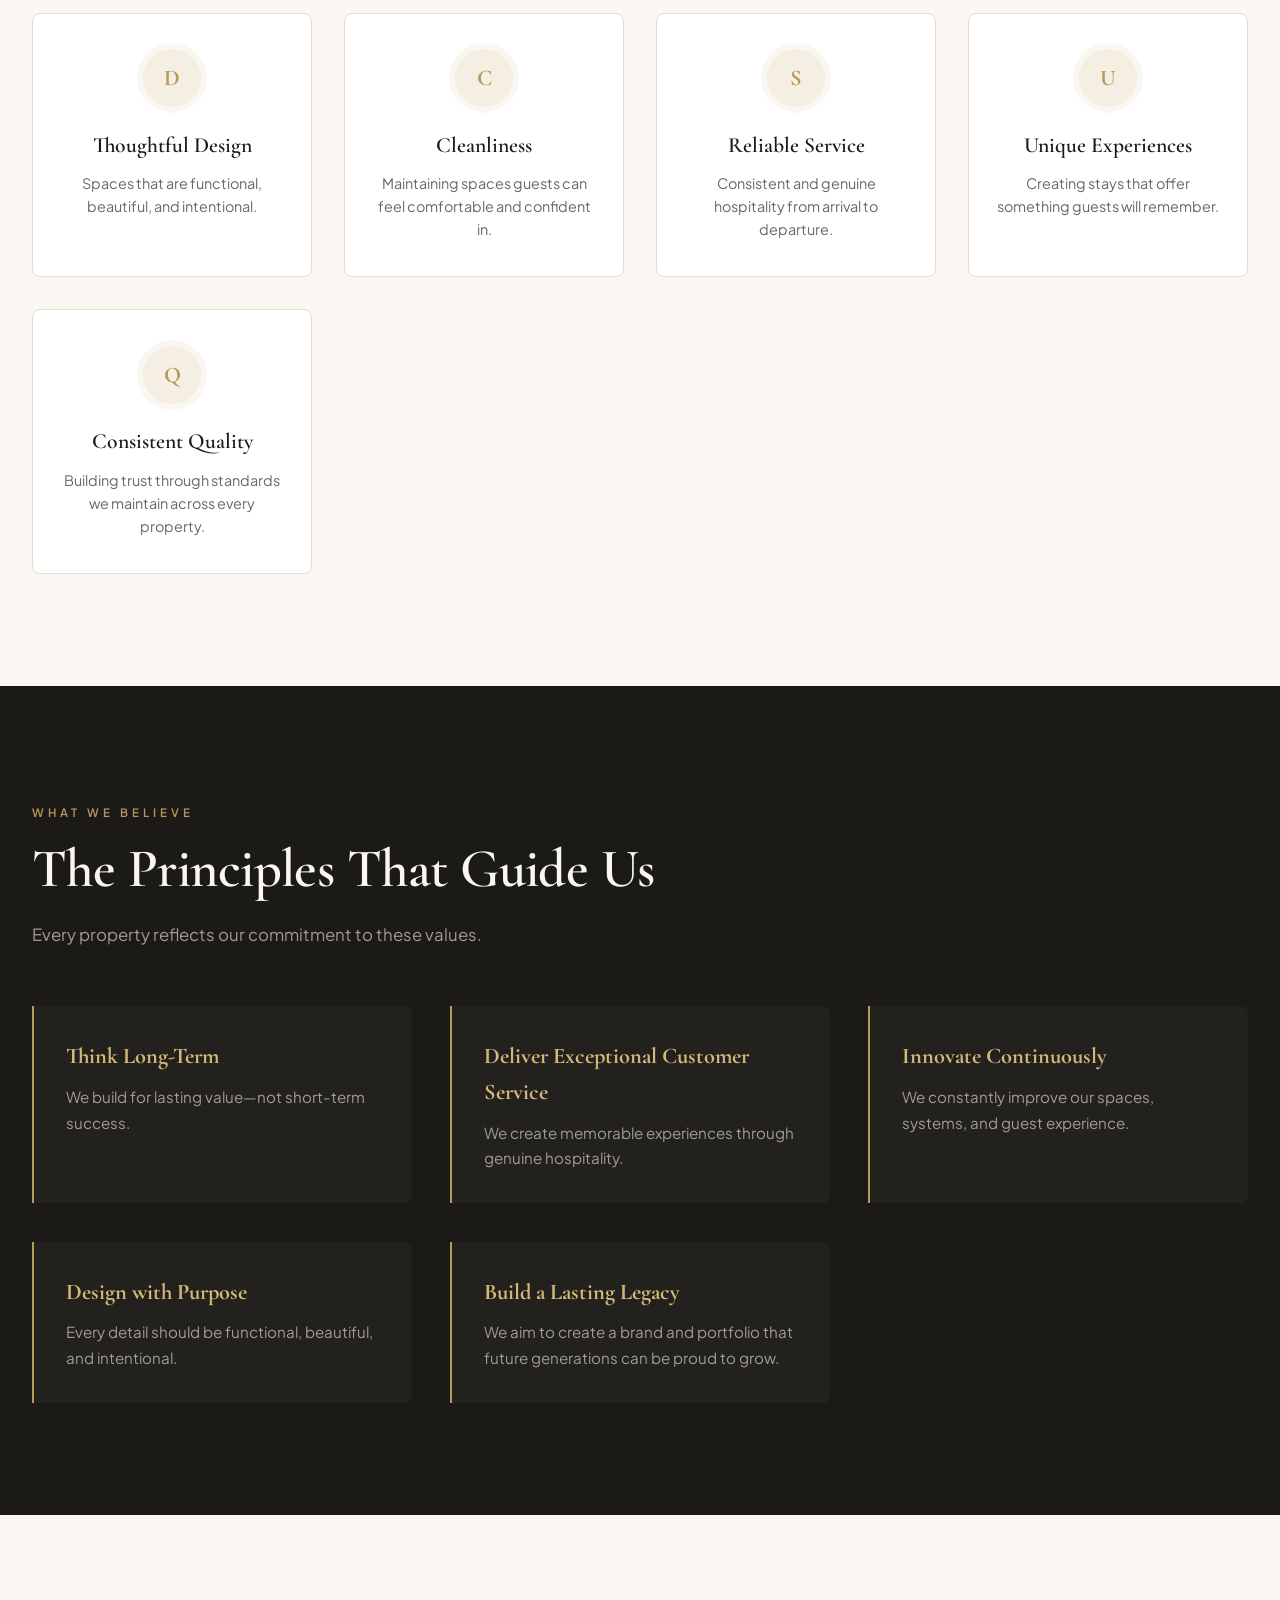
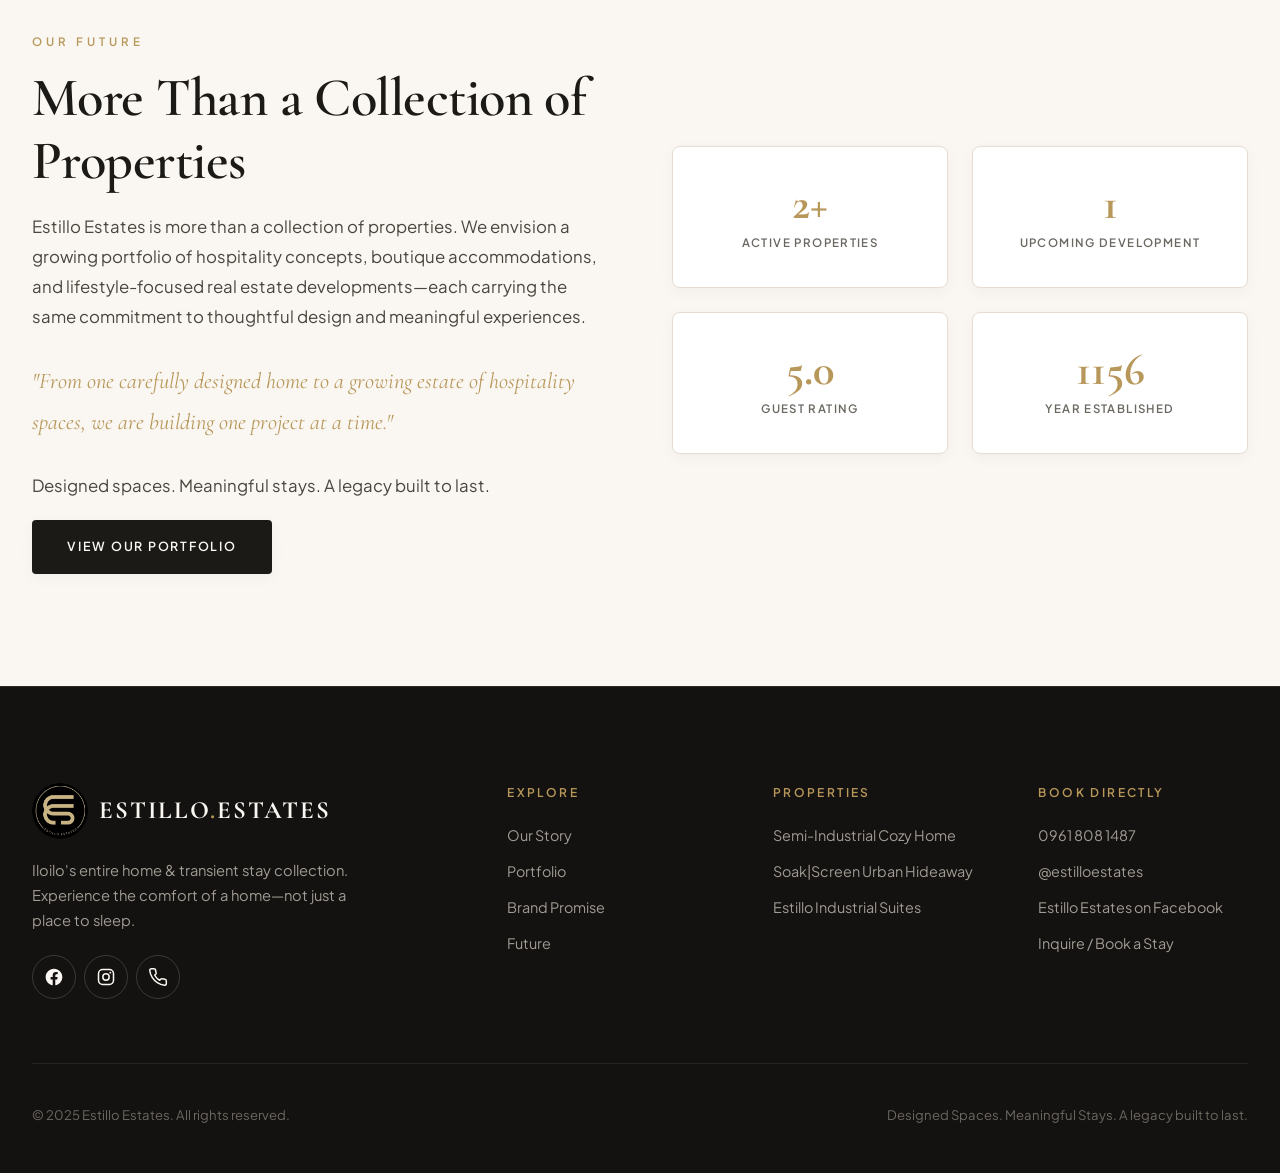
==== commit 721ce06f: "Update index.html" ====
--- a/index.html
+++ b/index.html
@@ -4,7 +4,7 @@
     <meta charset="UTF-8">
     <meta name="viewport" content="width=device-width, initial-scale=1.0, viewport-fit=cover">
     <title>Estillo Estates — Vacation Rentals in Iloilo</title>
-    <meta name="description" content="Estillo Estates offers boutique vacation rental homes in Oton, Iloilo with private pools, garden courtyards, and cinema nights. Book directly, no fees.">
+    <meta name="description" content="Estillo Estates offers boutique vacation rental homes in Iloilo with private pools, garden courtyards, and cinema nights. Book directly, no fees.">
     <meta name="robots" content="index, follow">
     <meta name="theme-color" content="#faf7f2">
     <meta name="format-detection" content="telephone=no">
@@ -21,8 +21,8 @@
     <link rel="apple-touch-icon" href="assets/logo-192.png">
 
     <!-- OpenGraph SEO Tags -->
-    <meta property="og:title" content="Estillo Estates — Vacation Rentals in Oton, Iloilo">
-    <meta property="og:description" content="Experience the comfort of a home—not just a place to sleep. Two 5.0-rated stays in Oton, Iloilo. Book directly with us.">
+    <meta property="og:title" content="Estillo Estates — Vacation Rentals in Iloilo">
+    <meta property="og:description" content="Experience the comfort of a home—not just a place to sleep. Two 5.0-rated stays in Iloilo. Book directly with us.">
     <meta property="og:type" content="website">
     <meta property="og:url" content="https://estilloestates.netlify.app/">
     <meta property="og:site_name" content="Estillo Estates">
@@ -33,8 +33,8 @@
 
     <!-- Twitter Card -->
     <meta name="twitter:card" content="summary">
-    <meta name="twitter:title" content="Estillo Estates — Vacation Rentals in Oton, Iloilo">
-    <meta name="twitter:description" content="Experience the comfort of a home—not just a place to sleep. Two 5.0-rated stays in Oton, Iloilo. Book directly with us.">
+    <meta name="twitter:title" content="Estillo Estates — Vacation Rentals in Iloilo">
+    <meta name="twitter:description" content="Experience the comfort of a home—not just a place to sleep. Two 5.0-rated stays in Iloilo. Book directly with us.">
     <meta name="twitter:image" content="https://estilloestates.netlify.app/assets/logo.png">
 
     <!-- Structured data: tells Google this is a real hospitality brand with two
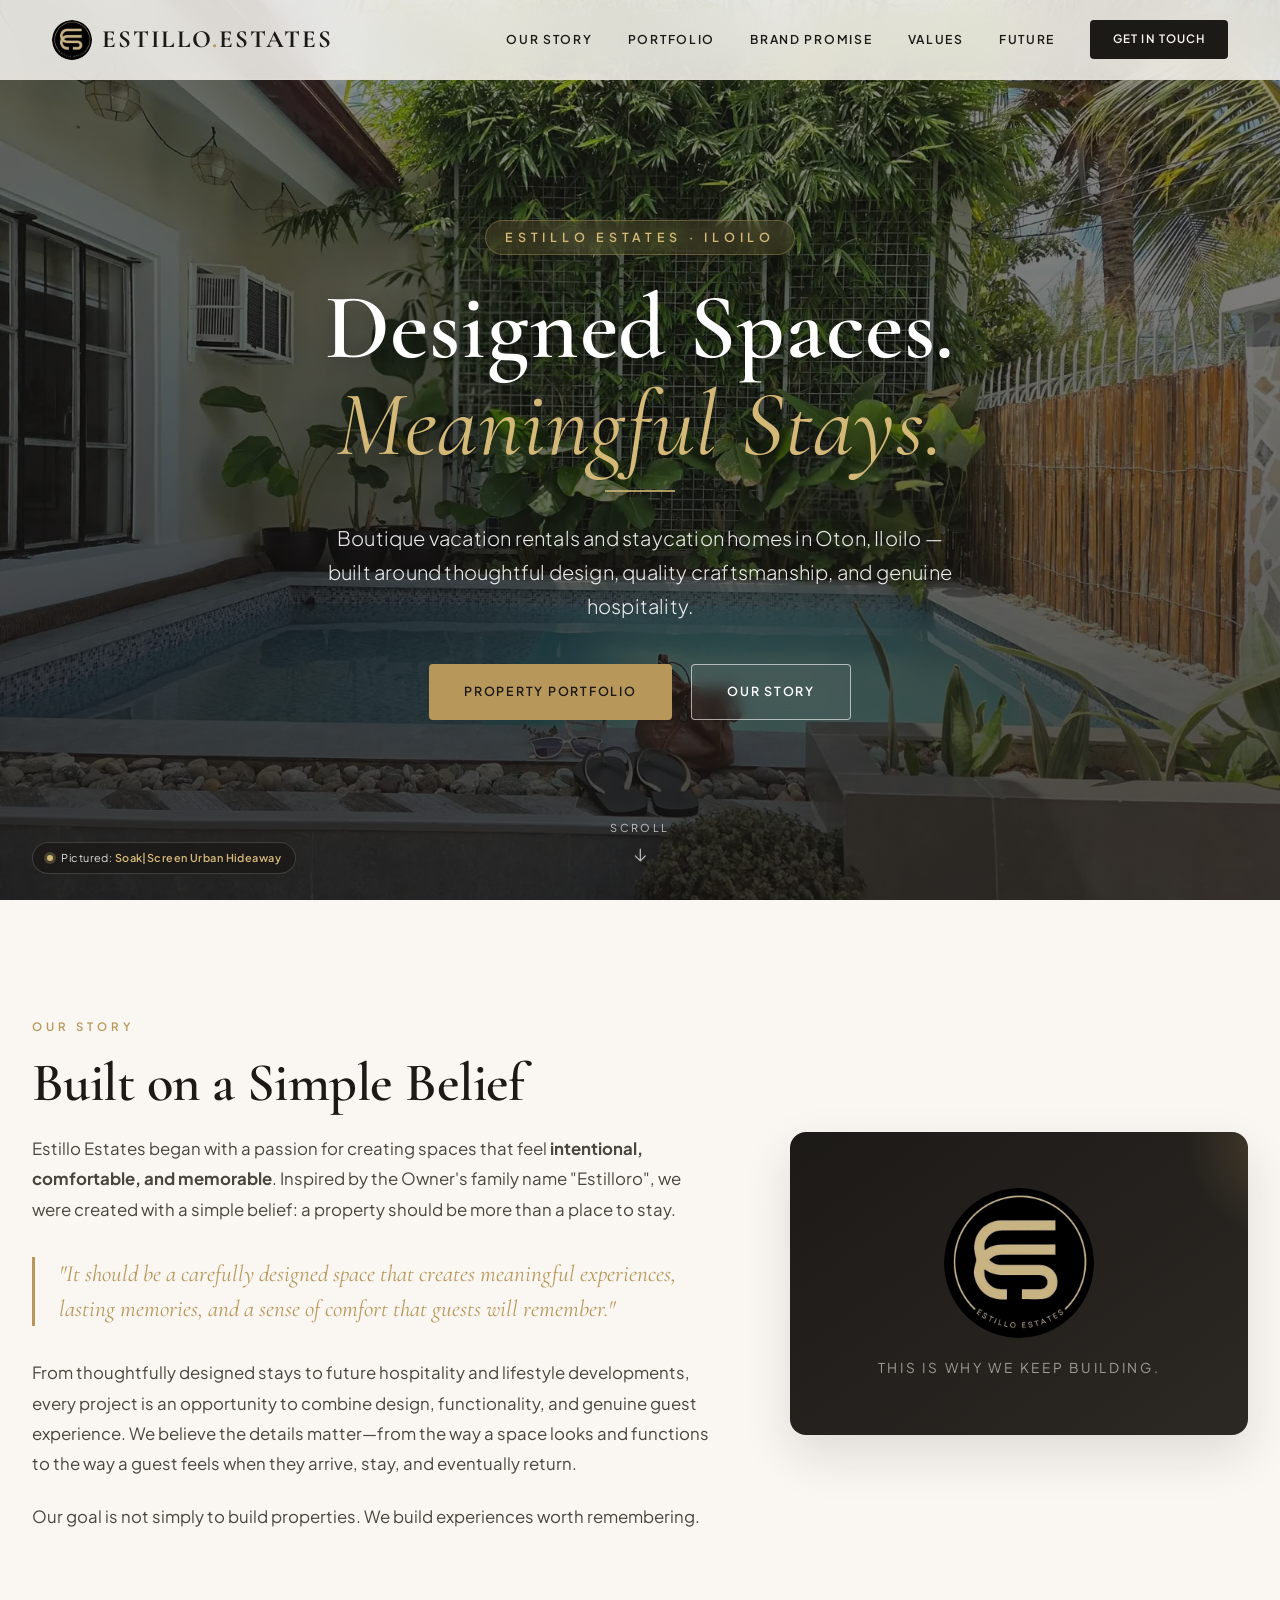
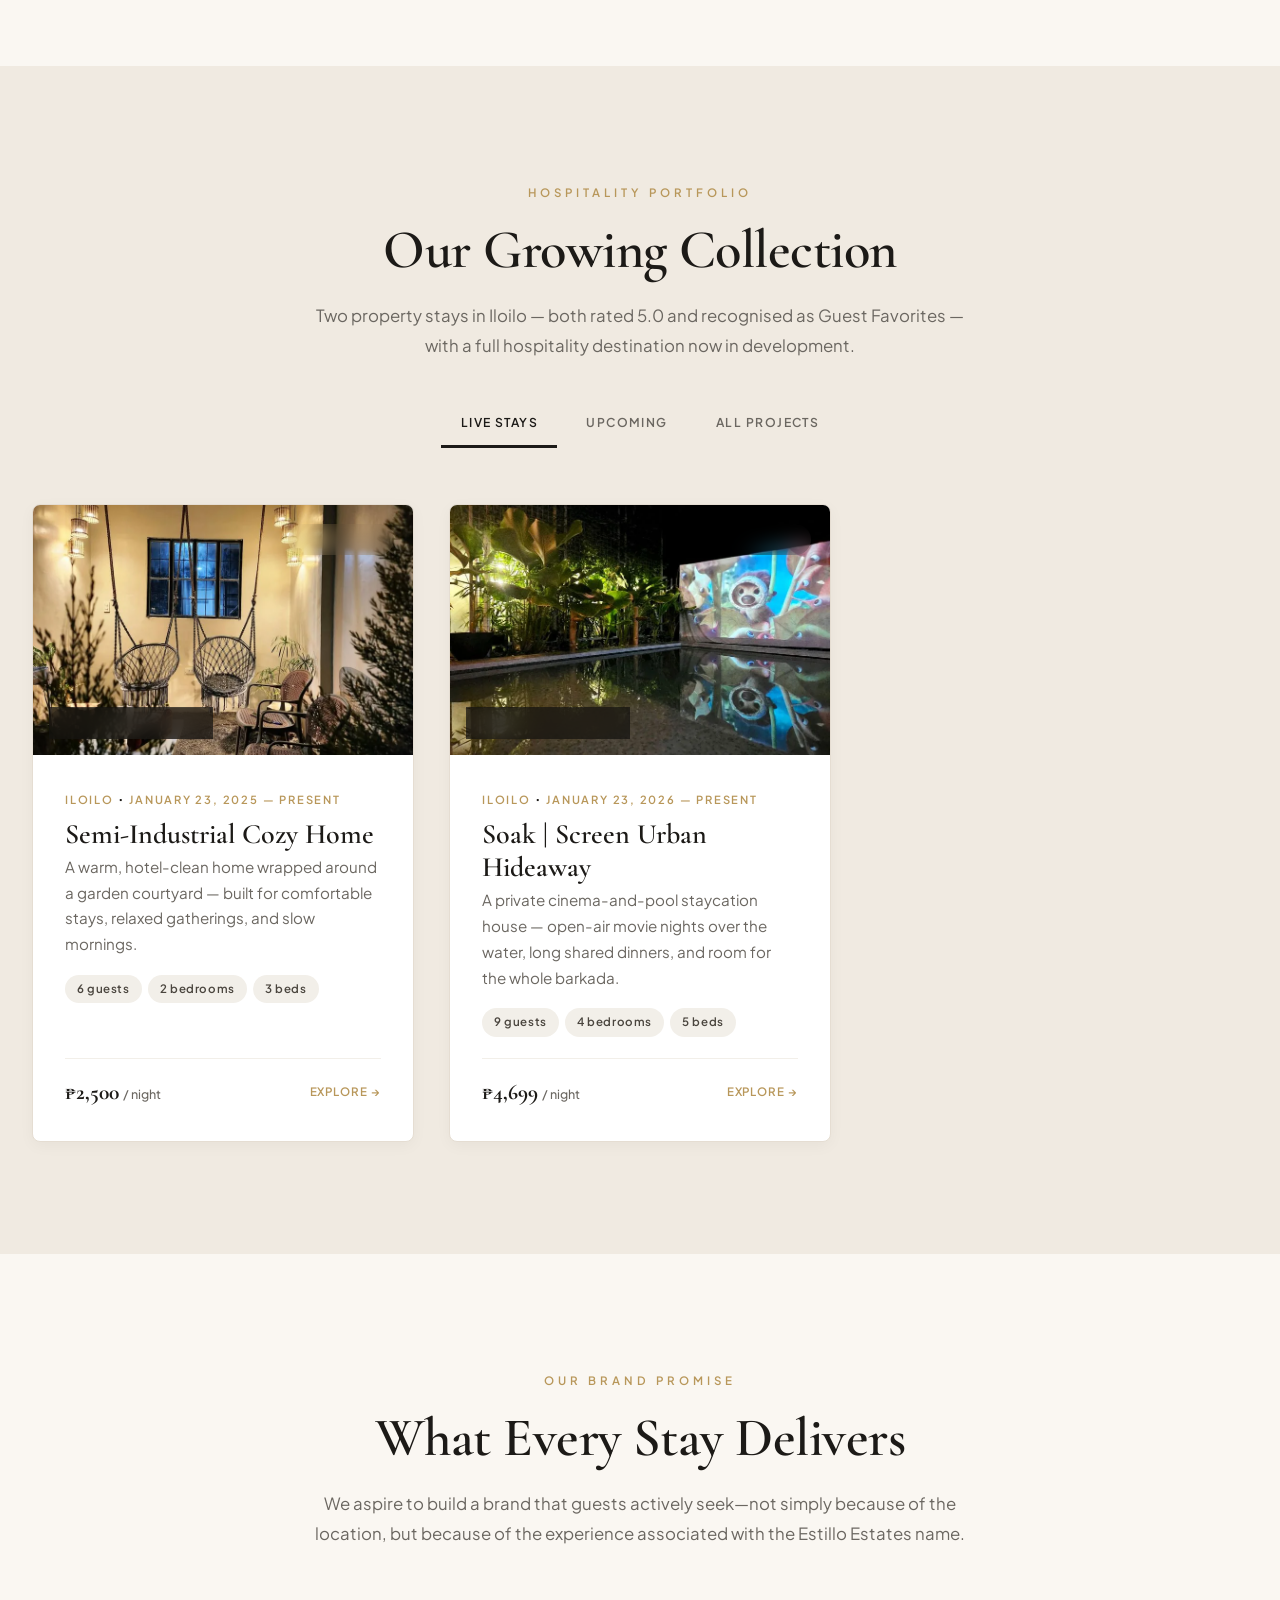
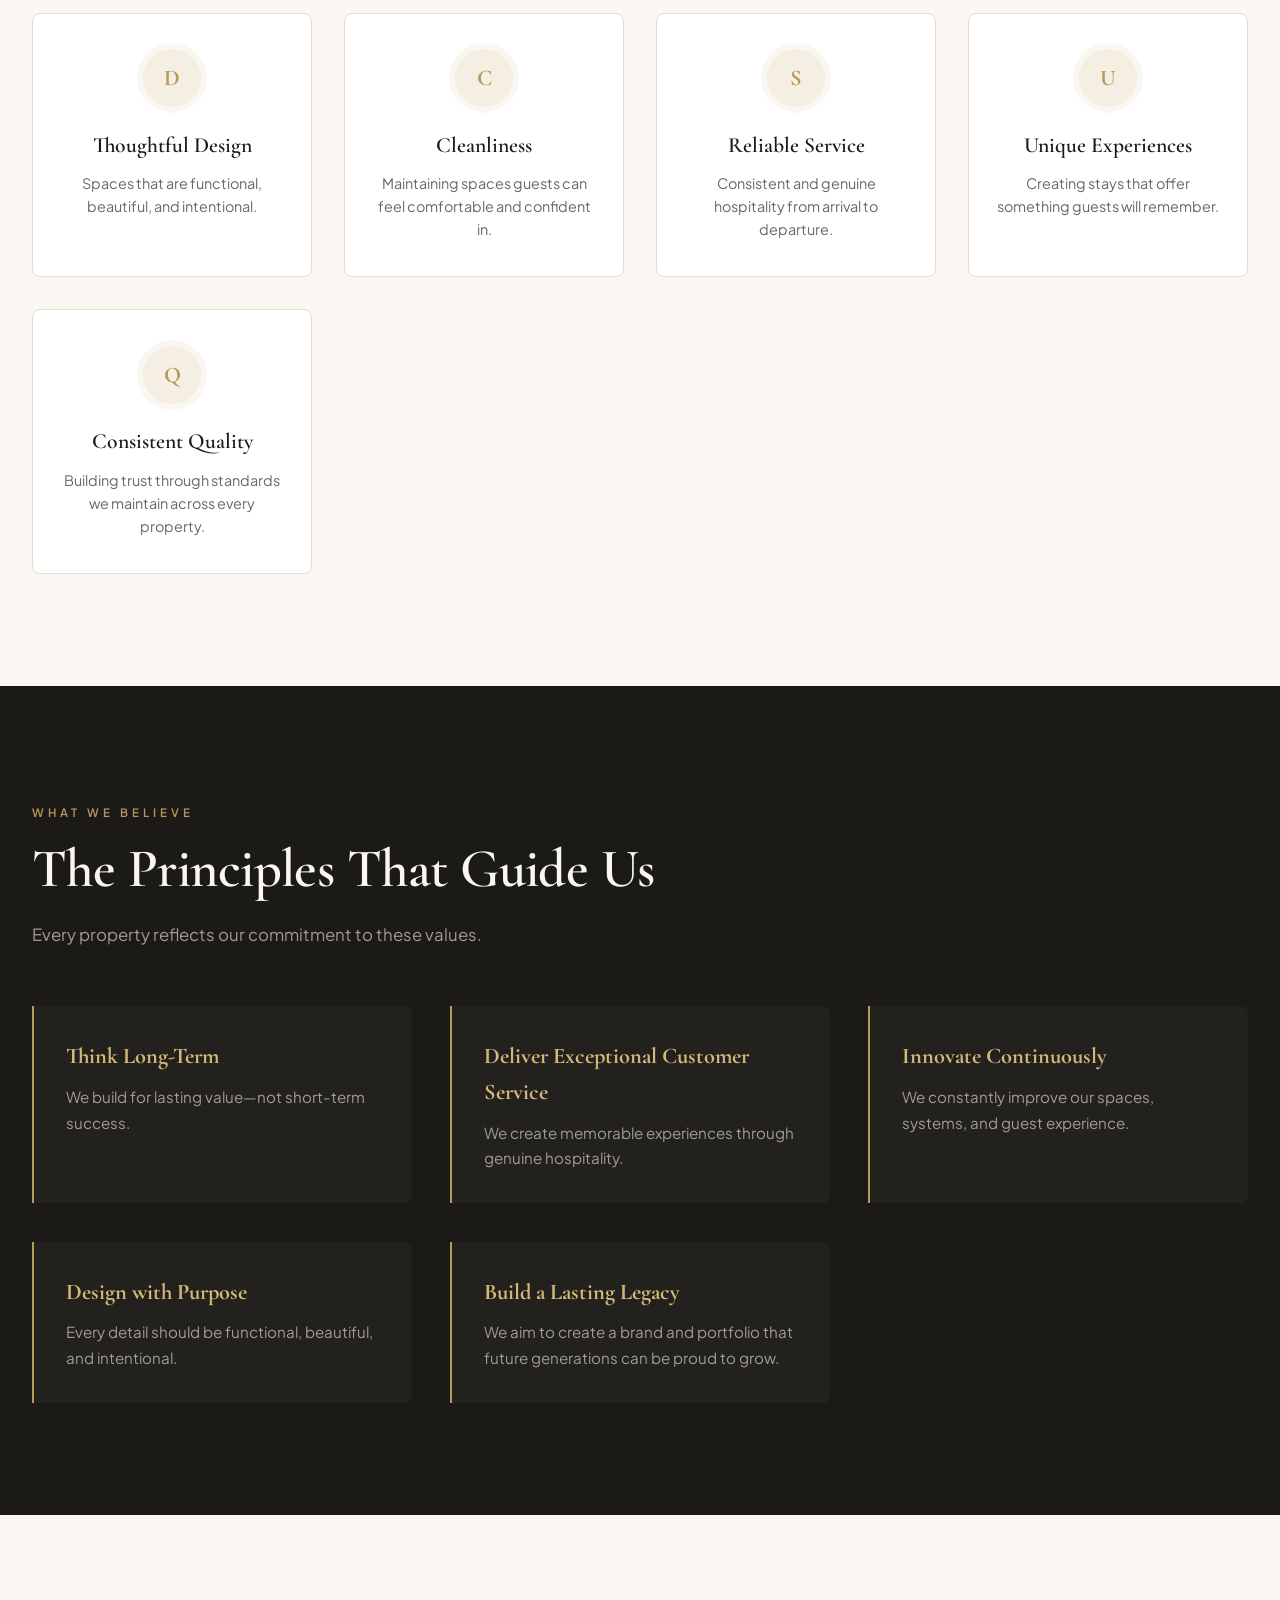
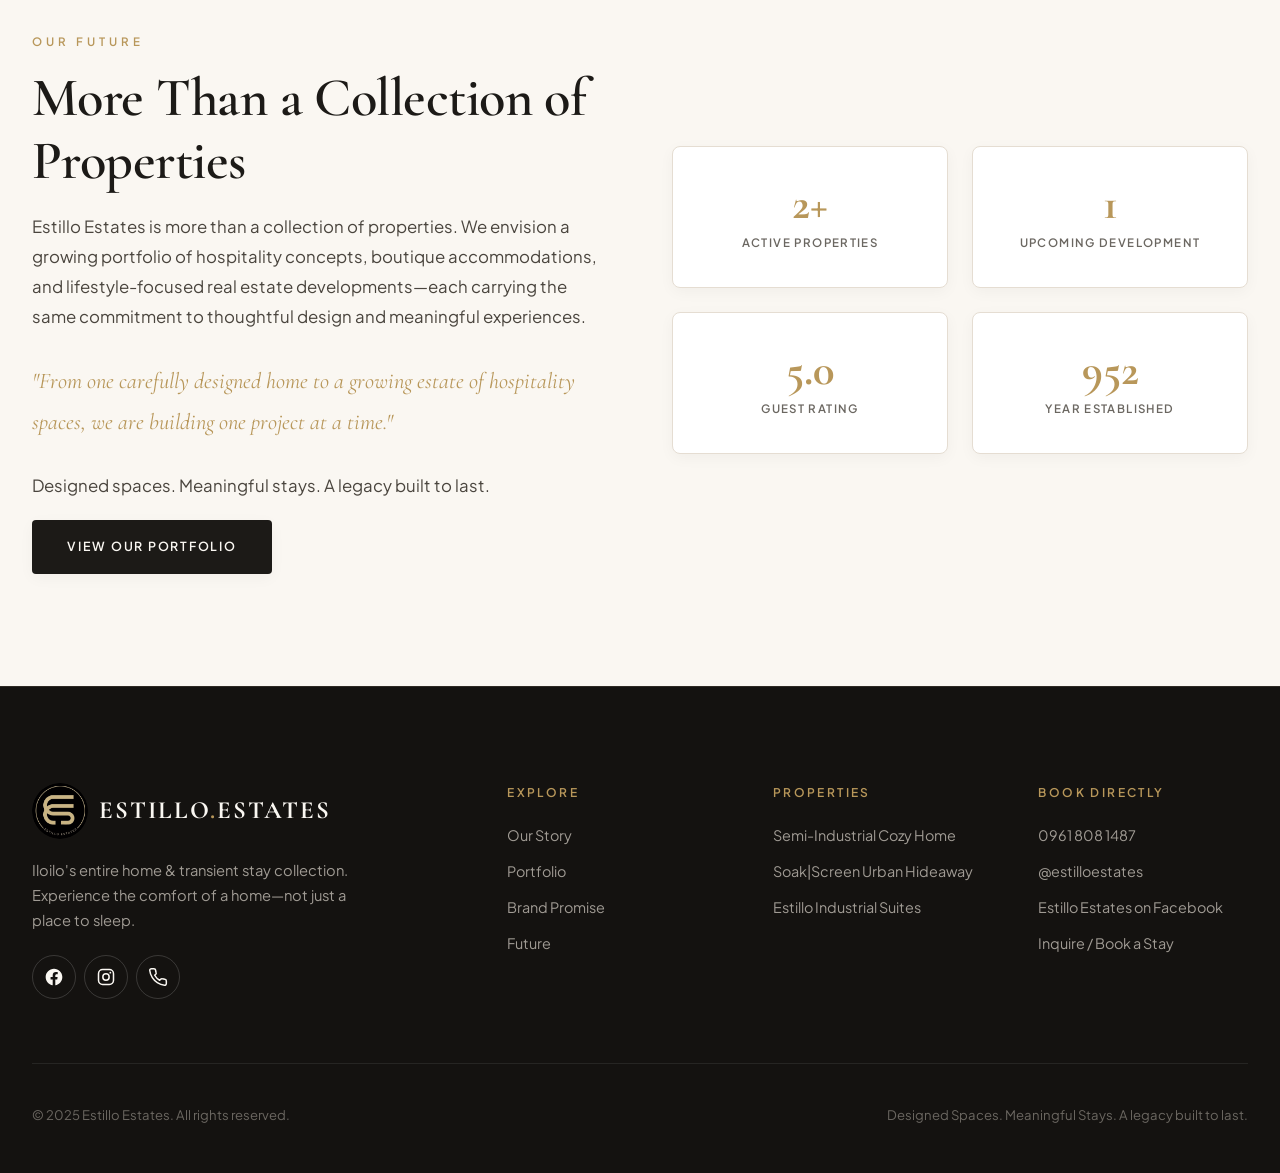
==== commit e0ac6640: "Update index.html" ====
--- a/index.html
+++ b/index.html
@@ -196,7 +196,7 @@
     <!-- Hero Section -->
     <section class="hero" id="hero">
         <div class="hero-content">
-            <span class="hero-eyebrow">Estillo Estates<span class="hero-eyebrow-location"> · Oton, Iloilo</span></span>
+            <span class="hero-eyebrow">Estillo Estates<span class="hero-eyebrow-location"> · Iloilo</span></span>
             <h1 class="hero-title">
                 Designed Spaces.<br>
                 <span class="accent">Meaningful Stays.</span>
